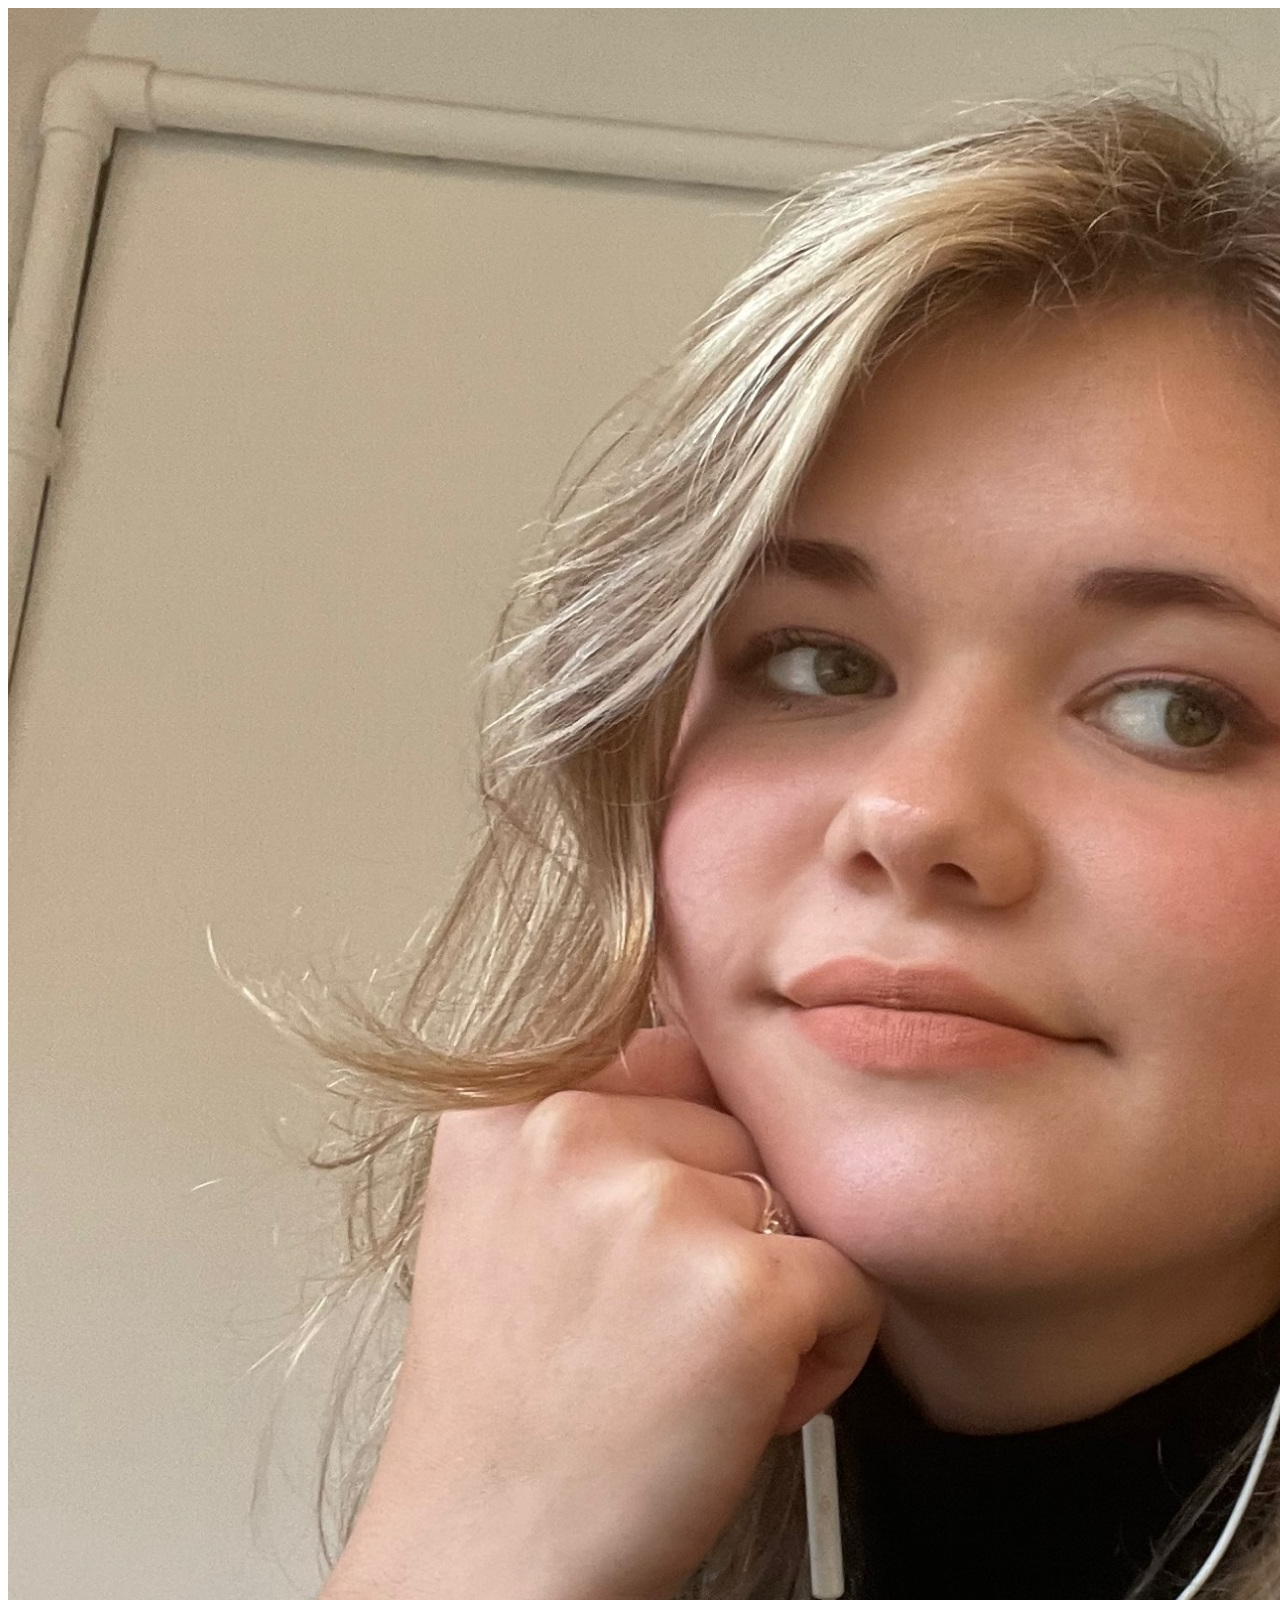
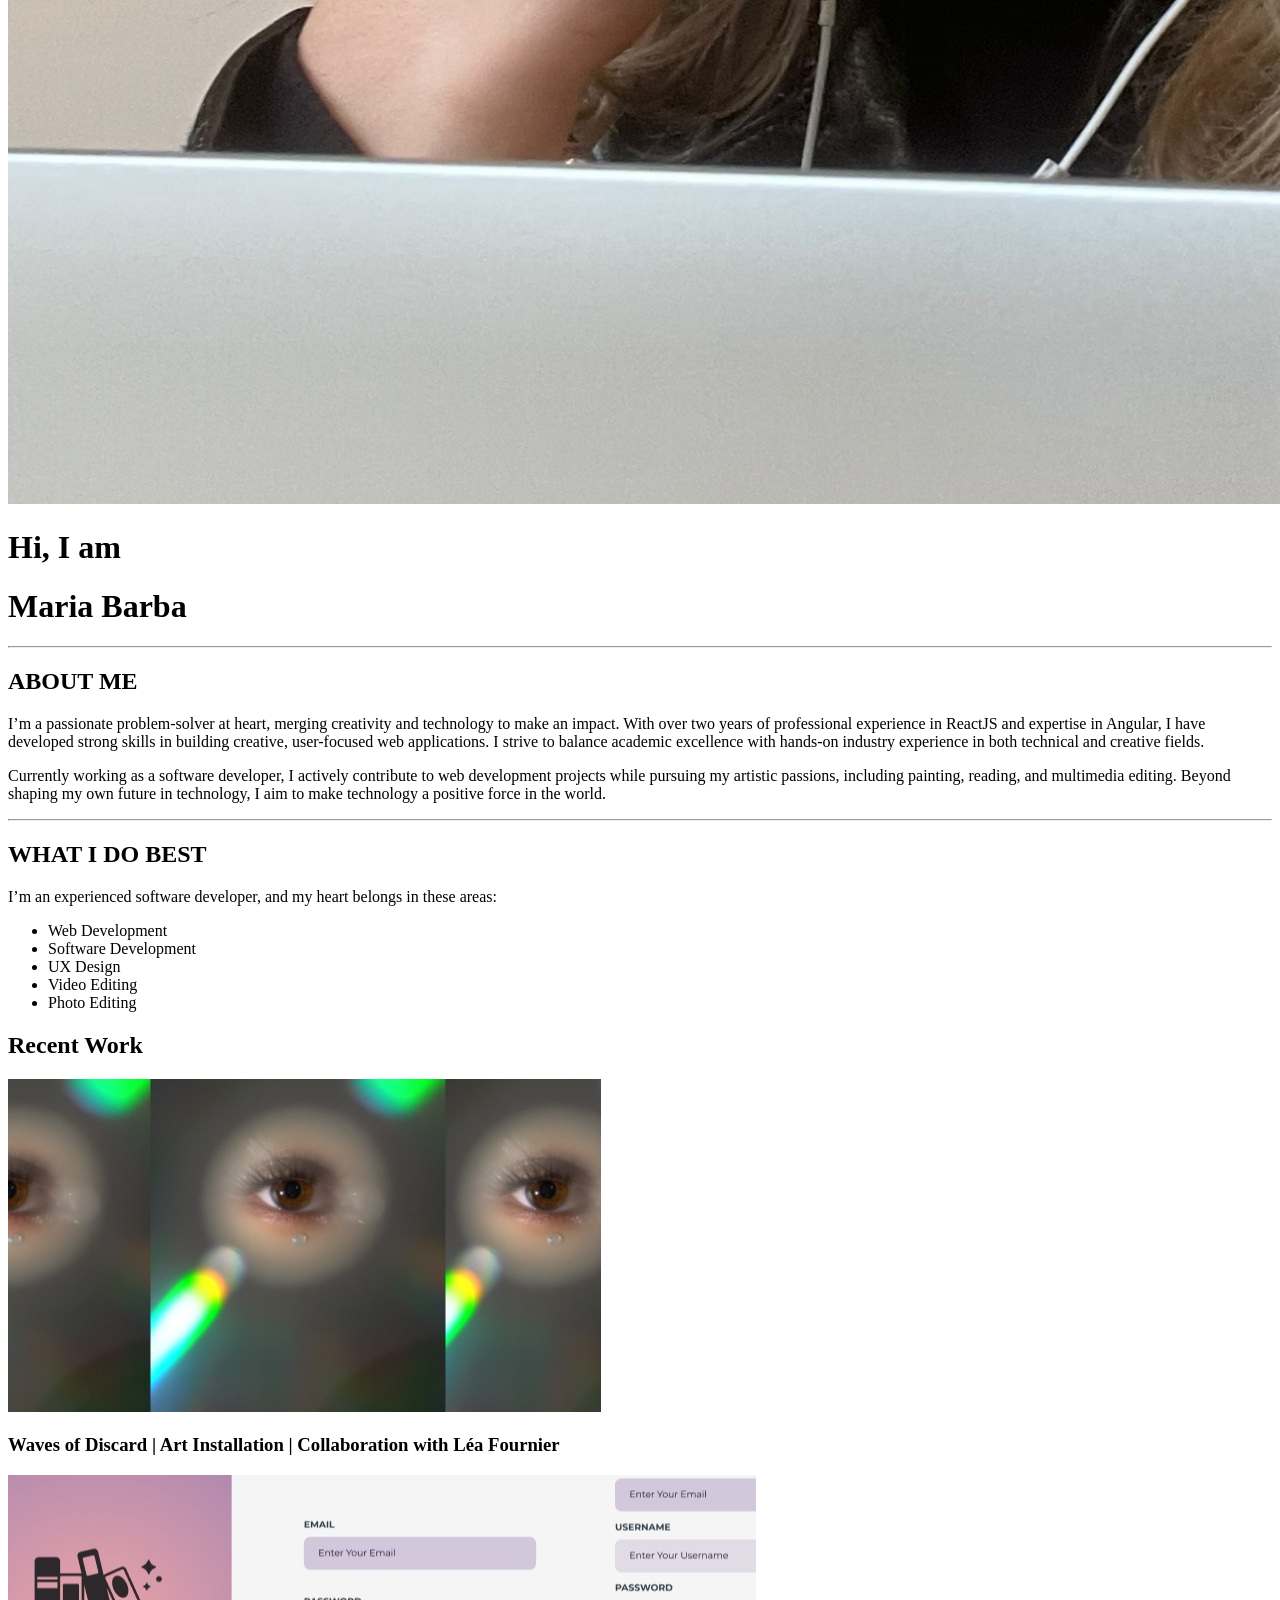
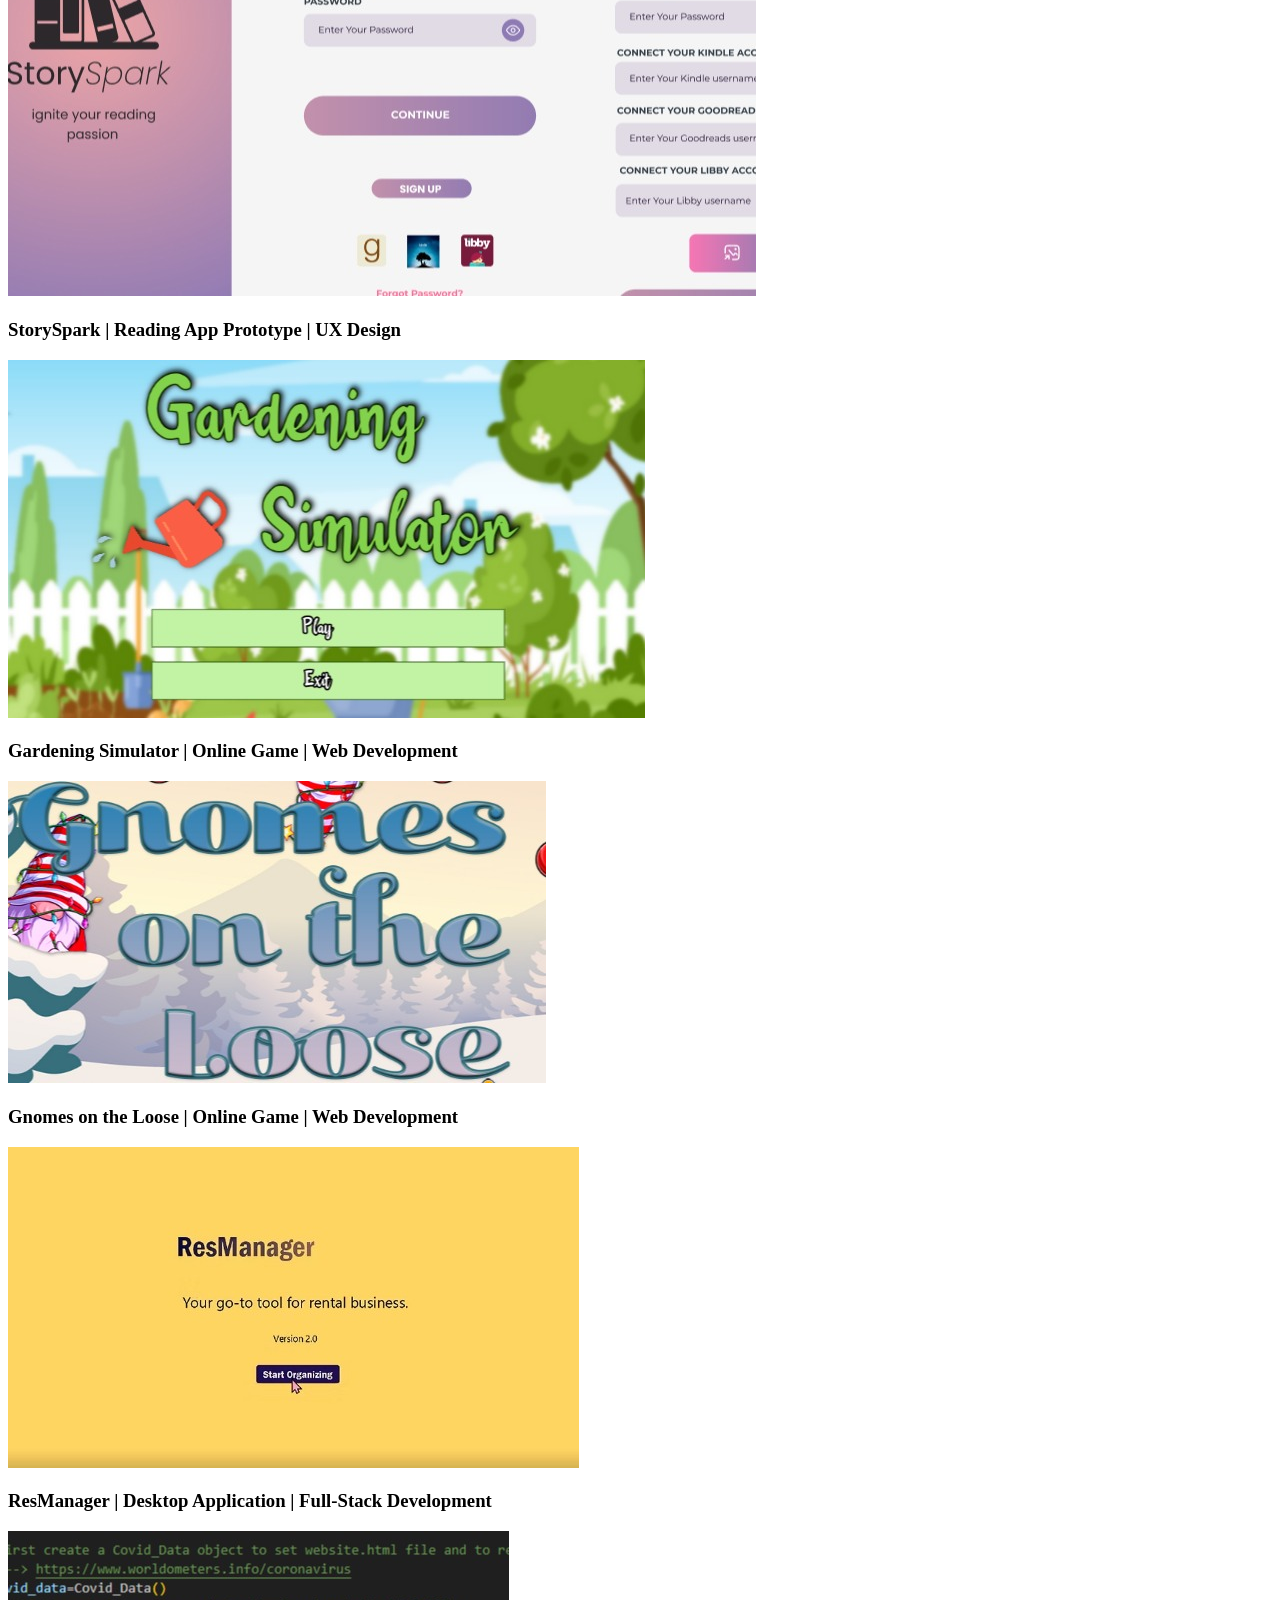
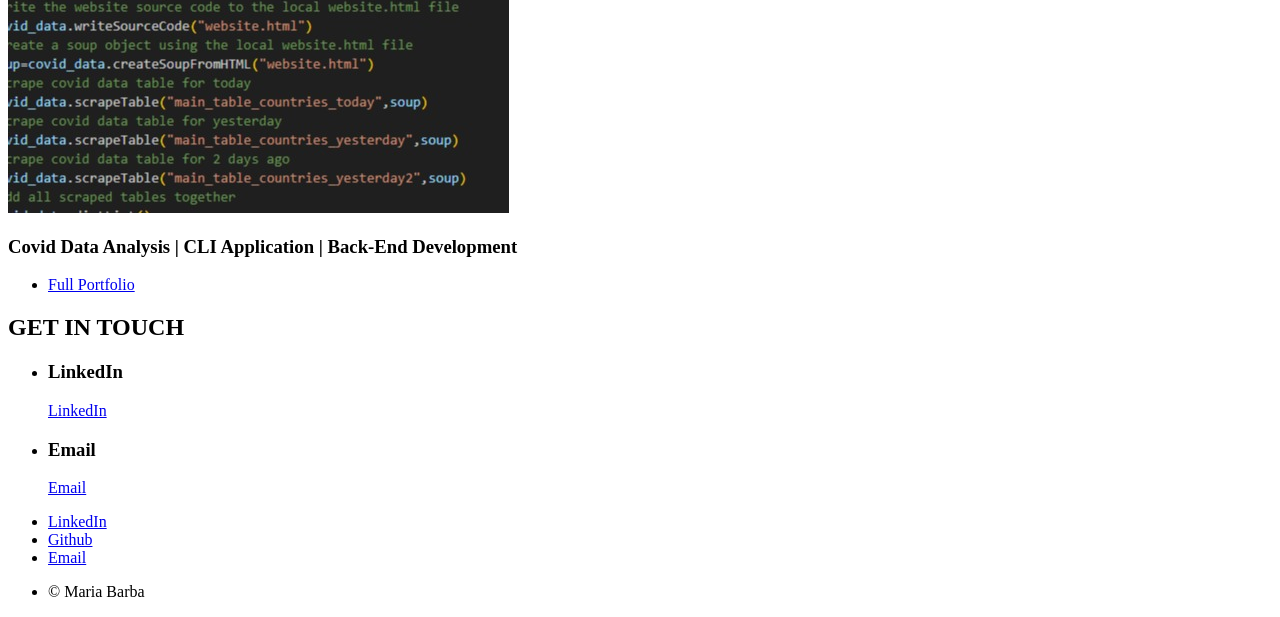
==== index.html @ b574f098 "Add portfolio files" ====
<!DOCTYPE HTML>
<html>

<head>
	<title>Maria Barba</title>
	<meta charset="utf-8" />
	<meta name="viewport" content="width=device-width, initial-scale=1, user-scalable=no" />
	<link rel="stylesheet" href="assets/css/main.css" />
</head>

<body class="is-preload">

	<!-- Header -->
	<header id="header">
		<div class="inner">
			<a href="#" class="image avatar"><img src="images/avatar.jpg" alt="" /></a>
			<h1><strong>Hi, I am </strong> <br />
			</h1>
			<h1><strong>Maria Barba</strong> <br />
			</h1>
		</div>
	</header>

	<!-- Main -->
	<div id="main">

		<!-- One -->
		<section id="one">
			<hr>
			<header class="major">
				<h2>ABOUT ME</h2>
			</header>

			<p>
				I’m a passionate problem-solver at heart, merging creativity and technology to make an impact. With over
				two years of professional experience in ReactJS and expertise in Angular, I have developed strong skills
				in building creative, user-focused web applications. I strive to balance academic excellence with
				hands-on industry experience in both technical and creative fields.
			</p>
			<p>
				Currently working as a software developer, I actively contribute to web development projects while
				pursuing my artistic passions, including painting, reading, and multimedia editing. Beyond shaping my
				own future in technology, I aim to make technology a positive force in the world.
			</p>
			<hr>
			<header class="major">
				<h2>WHAT I DO BEST</h2>
				<p>
					I’m an experienced software developer, and my heart belongs in these areas:
				</p>
				<ul>
					<li>Web Development</li>
					<li>Software Development</li>
					<li>UX Design</li>
					<li>Video Editing</li>
					<li>Photo Editing</li>
				</ul>
			</header>
		</section>

		<!-- Two -->
		<section id="two">
			<h2>Recent Work</h2>
			<div class="row">
				<article class="col-6 col-12-xsmall work-item">
					<a href="images/fulls/01.jpg" class="image fit thumb"><img src="images/thumbs/01.jpg" alt="" /></a>
					<h3>Waves of Discard | Art Installation | Collaboration with Léa Fournier</h3>
				</article>
				<article class="col-6 col-12-xsmall work-item">
					<a href="images/fulls/02.jpg" class="image fit thumb"><img src="images/thumbs/02.jpg" alt="" /></a>
					<h3>StorySpark | Reading App Prototype | UX Design </h3>
				</article>
				<article class="col-6 col-12-xsmall work-item">
					<a href="images/fulls/03.jpg" class="image fit thumb"><img src="images/thumbs/03.jpg" alt="" /></a>
					<h3>Gardening Simulator | Online Game | Web Development </h3>
				</article>
				<article class="col-6 col-12-xsmall work-item">
					<a href="images/fulls/04.jpg" class="image fit thumb"><img src="images/thumbs/04.jpg" alt="" /></a>
					<h3>Gnomes on the Loose | Online Game | Web Development </h3>
				</article>
				<article class="col-6 col-12-xsmall work-item">
					<a href="images/fulls/05.jpg" class="image fit thumb"><img src="images/thumbs/05.jpg" alt="" /></a>
					<h3>ResManager | Desktop Application | Full-Stack Development</h3>
				</article>
				<article class="col-6 col-12-xsmall work-item">
					<a href="images/fulls/06.jpg" class="image fit thumb"><img src="images/thumbs/06.jpg" alt="" /></a>
					<h3>Covid Data Analysis | CLI Application | Back-End Development</h3>
				</article>
			</div>
			<ul class="actions">
				<li><a href="#" class="button">Full Portfolio</a></li>
			</ul>
		</section>

		<!-- Three -->
		<section id="three">
			<h2>GET IN TOUCH</h2>
			<div class="row">
				<div class="col-4 col-12-small">
					<ul class="labeled-icons">
						<li>

							<h3 class="icon brands fa-linkedin"><span class="label">LinkedIn</span></h3>
							<a href="https://www.linkedin.com/in/maria-barba-035b821a1/">LinkedIn</a>

						</li>
						<li>
							<h3 class="icon solid fa-envelope"><span class="label">Email</span></h3>
							<a href="mailto:brmaria716@gmail.com">Email</a>
						</li>
					</ul>
				</div>
			</div>
		</section>
		<!-- Footer -->
		<footer id="footer">
			<div class="inner">
				<ul class="icons">
					<li><a href="https://www.linkedin.com/in/maria-barba-035b821a1/"
							class="icon brands fa-linkedin"><span class="label">LinkedIn</span></a></li>
					<li><a href="https://github.com/marb543" class="icon brands fa-github"><span
								class="label">Github</span></a></li>
					<li><a href="mailto:brmaria716@gmail.com" class="icon solid fa-envelope"><span
								class="label">Email</span></a></li>
				</ul>
				<ul class="copyright">
					<li>&copy; Maria Barba</li>
				</ul>
			</div>
		</footer>

		<!-- Scripts -->
		<script src="assets/js/jquery.min.js"></script>
		<script src="assets/js/jquery.poptrox.min.js"></script>
		<script src="assets/js/browser.min.js"></script>
		<script src="assets/js/breakpoints.min.js"></script>
		<script src="assets/js/util.js"></script>
		<script src="assets/js/main.js"></script>

</body>

</html>
---- assets/css/main.css ----
@import url("fontawesome-all.min.css");
@import url("https://fonts.googleapis.com/css?family=Source+Sans+Pro:400,400italic");

/*
	Strata by HTML5 UP
	html5up.net | @ajlkn
	Free for personal and commercial use under the CCA 3.0 license (html5up.net/license)
*/

html, body, div, span, applet, object,
iframe, h1, h2, h3, h4, h5, h6, p, blockquote,
pre, a, abbr, acronym, address, big, cite,
code, del, dfn, em, img, ins, kbd, q, s, samp,
small, strike, strong, sub, sup, tt, var, b,
u, i, center, dl, dt, dd, ol, ul, li, fieldset,
form, label, legend, table, caption, tbody,
tfoot, thead, tr, th, td, article, aside,
canvas, details, embed, figure, figcaption,
footer, header, hgroup, menu, nav, output, ruby,
section, summary, time, mark, audio, video {
	margin: 0;
	padding: 0;
	border: 0;
	font-size: 100%;
	font: inherit;
	vertical-align: baseline;}

article, aside, details, figcaption, figure,
footer, header, hgroup, menu, nav, section {
	display: block;}

body {
	line-height: 1;
}

ol, ul {
	list-style: none;
}

blockquote, q {
	quotes: none;
}

	blockquote:before, blockquote:after, q:before, q:after {
		content: '';
		content: none;
	}

table {
	border-collapse: collapse;
	border-spacing: 0;
}

body {
	-webkit-text-size-adjust: none;
}

mark {
	background-color: transparent;
	color: inherit;
}

input::-moz-focus-inner {
	border: 0;
	padding: 0;
}

input, select, textarea {
	-moz-appearance: none;
	-webkit-appearance: none;
	-ms-appearance: none;
	appearance: none;
}

/* Basic */

	html {
		box-sizing: border-box;
	}

	*, *:before, *:after {
		box-sizing: inherit;
	}

	body {
		background: #fff;
	}

		body.is-preload *, body.is-preload *:before, body.is-preload *:after {
			-moz-animation: none !important;
			-webkit-animation: none !important;
			-ms-animation: none !important;
			animation: none !important;
			-moz-transition: none !important;
			-webkit-transition: none !important;
			-ms-transition: none !important;
			transition: none !important;
		}

	body, input, select, textarea {
		color: #a2a2a2;
		font-family: "Source Sans Pro", Helvetica, sans-serif;
		font-size: 16pt;
		font-weight: 400;
		line-height: 1.75em;
	}

	a {
		-moz-transition: color 0.2s ease-in-out, border-color 0.2s ease-in-out;
		-webkit-transition: color 0.2s ease-in-out, border-color 0.2s ease-in-out;
		-ms-transition: color 0.2s ease-in-out, border-color 0.2s ease-in-out;
		transition: color 0.2s ease-in-out, border-color 0.2s ease-in-out;
		border-bottom: dotted 1px;
		color: #49bf9d;
		text-decoration: none;
	}

		a:hover {
			border-bottom-color: transparent;
			color: #49bf9d !important;
			text-decoration: none;
		}

	strong, b {
		color: #787878;
		font-weight: 400;
	}

	em, i {
		font-style: italic;
	}

	p {
		margin: 0 0 2em 0;
	}

	h1, h2, h3, h4, h5, h6 {
		color: #787878;
		font-weight: 400;
		line-height: 1em;
		margin: 0 0 1em 0;
	}

		h1 a, h2 a, h3 a, h4 a, h5 a, h6 a {
			color: inherit;
			text-decoration: none;
		}

	h1 {
		font-size: 2em;
		line-height: 1.5em;
	}

	h2 {
		font-size: 1.5em;
		line-height: 1.5em;
	}

	h3 {
		font-size: 1.25em;
		line-height: 1.5em;
	}

	h4 {
		font-size: 1.1em;
		line-height: 1.5em;
	}

	h5 {
		font-size: 0.9em;
		line-height: 1.5em;
	}

	h6 {
		font-size: 0.7em;
		line-height: 1.5em;
	}

	sub {
		font-size: 0.8em;
		position: relative;
		top: 0.5em;
	}

	sup {
		font-size: 0.8em;
		position: relative;
		top: -0.5em;
	}

	hr {
		border: 0;
		border-bottom: solid 2px #efefef;
		margin: 2em 0;
	}

		hr.major {
			margin: 3em 0;
		}

	blockquote {
		border-left: solid 6px #efefef;
		font-style: italic;
		margin: 0 0 2em 0;
		padding: 0.5em 0 0.5em 1.5em;
	}

	code {
		background: #f7f7f7;
		border-radius: 0.35em;
		border: solid 2px #efefef;
		font-family: "Courier New", monospace;
		font-size: 0.9em;
		margin: 0 0.25em;
		padding: 0.25em 0.65em;
	}

	pre {
		-webkit-overflow-scrolling: touch;
		font-family: "Courier New", monospace;
		font-size: 0.9em;
		margin: 0 0 2em 0;
	}

		pre code {
			display: block;
			line-height: 1.75em;
			padding: 1em 1.5em;
			overflow-x: auto;
		}

	.align-left {
		text-align: left;
	}

	.align-center {
		text-align: center;
	}

	.align-right {
		text-align: right;
	}

/* Container */

	.container {
		margin: 0 auto;
		max-width: calc(100% - 4em);
		width: 100%;
	}

		.container.xsmall {
			width: 25%;
		}

		.container.small {
			width: 50%;
		}

		.container.medium {
			width: 75%;
		}

		.container.large {
			width: 125%;
		}

		.container.xlarge {
			width: 150%;
		}

		.container.max {
			width: 100%;
		}

		@media screen and (max-width: 980px) {

			.container {
				width: 100% !important;
				max-width: 100% !important;
			}

		}

		@media screen and (max-width: 480px) {

			.container {
				max-width: calc(100% - 3em);
			}

		}

/* Row */

	.row {
		display: flex;
		flex-wrap: wrap;
		box-sizing: border-box;
		align-items: stretch;
	}

		.row > * {
			box-sizing: border-box;
		}

		.row.gtr-uniform > * > :last-child {
			margin-bottom: 0;
		}

		.row.aln-left {
			justify-content: flex-start;
		}

		.row.aln-center {
			justify-content: center;
		}

		.row.aln-right {
			justify-content: flex-end;
		}

		.row.aln-top {
			align-items: flex-start;
		}

		.row.aln-middle {
			align-items: center;
		}

		.row.aln-bottom {
			align-items: flex-end;
		}

		.row > .imp {
			order: -1;
		}

		.row > .col-1 {
			width: 8.33333%;
		}

		.row > .off-1 {
			margin-left: 8.33333%;
		}

		.row > .col-2 {
			width: 16.66667%;
		}

		.row > .off-2 {
			margin-left: 16.66667%;
		}

		.row > .col-3 {
			width: 25%;
		}

		.row > .off-3 {
			margin-left: 25%;
		}

		.row > .col-4 {
			width: 33.33333%;
		}

		.row > .off-4 {
			margin-left: 33.33333%;
		}

		.row > .col-5 {
			width: 41.66667%;
		}

		.row > .off-5 {
			margin-left: 41.66667%;
		}

		.row > .col-6 {
			width: 50%;
		}

		.row > .off-6 {
			margin-left: 50%;
		}

		.row > .col-7 {
			width: 58.33333%;
		}

		.row > .off-7 {
			margin-left: 58.33333%;
		}

		.row > .col-8 {
			width: 66.66667%;
		}

		.row > .off-8 {
			margin-left: 66.66667%;
		}

		.row > .col-9 {
			width: 75%;
		}

		.row > .off-9 {
			margin-left: 75%;
		}

		.row > .col-10 {
			width: 83.33333%;
		}

		.row > .off-10 {
			margin-left: 83.33333%;
		}

		.row > .col-11 {
			width: 91.66667%;
		}

		.row > .off-11 {
			margin-left: 91.66667%;
		}

		.row > .col-12 {
			width: 100%;
		}

		.row > .off-12 {
			margin-left: 100%;
		}

		.row.gtr-0 {
			margin-top: 0;
			margin-left: 0em;
		}

			.row.gtr-0 > * {
				padding: 0 0 0 0em;
			}

			.row.gtr-0.gtr-uniform {
				margin-top: 0em;
			}

				.row.gtr-0.gtr-uniform > * {
					padding-top: 0em;
				}

		.row.gtr-25 {
			margin-top: 0;
			margin-left: -0.625em;
		}

			.row.gtr-25 > * {
				padding: 0 0 0 0.625em;
			}

			.row.gtr-25.gtr-uniform {
				margin-top: -0.625em;
			}

				.row.gtr-25.gtr-uniform > * {
					padding-top: 0.625em;
				}

		.row.gtr-50 {
			margin-top: 0;
			margin-left: -1.25em;
		}

			.row.gtr-50 > * {
				padding: 0 0 0 1.25em;
			}

			.row.gtr-50.gtr-uniform {
				margin-top: -1.25em;
			}

				.row.gtr-50.gtr-uniform > * {
					padding-top: 1.25em;
				}

		.row {
			margin-top: 0;
			margin-left: -2.5em;
		}

			.row > * {
				padding: 0 0 0 2.5em;
			}

			.row.gtr-uniform {
				margin-top: -2.5em;
			}

				.row.gtr-uniform > * {
					padding-top: 2.5em;
				}

		.row.gtr-150 {
			margin-top: 0;
			margin-left: -3.75em;
		}

			.row.gtr-150 > * {
				padding: 0 0 0 3.75em;
			}

			.row.gtr-150.gtr-uniform {
				margin-top: -3.75em;
			}

				.row.gtr-150.gtr-uniform > * {
					padding-top: 3.75em;
				}

		.row.gtr-200 {
			margin-top: 0;
			margin-left: -5em;
		}

			.row.gtr-200 > * {
				padding: 0 0 0 5em;
			}

			.row.gtr-200.gtr-uniform {
				margin-top: -5em;
			}

				.row.gtr-200.gtr-uniform > * {
					padding-top: 5em;
				}

		@media screen and (max-width: 1800px) {

			.row {
				display: flex;
				flex-wrap: wrap;
				box-sizing: border-box;
				align-items: stretch;
			}

				.row > * {
					box-sizing: border-box;
				}

				.row.gtr-uniform > * > :last-child {
					margin-bottom: 0;
				}

				.row.aln-left {
					justify-content: flex-start;
				}

				.row.aln-center {
					justify-content: center;
				}

				.row.aln-right {
					justify-content: flex-end;
				}

				.row.aln-top {
					align-items: flex-start;
				}

				.row.aln-middle {
					align-items: center;
				}

				.row.aln-bottom {
					align-items: flex-end;
				}

				.row > .imp-xlarge {
					order: -1;
				}

				.row > .col-1-xlarge {
					width: 8.33333%;
				}

				.row > .off-1-xlarge {
					margin-left: 8.33333%;
				}

				.row > .col-2-xlarge {
					width: 16.66667%;
				}

				.row > .off-2-xlarge {
					margin-left: 16.66667%;
				}

				.row > .col-3-xlarge {
					width: 25%;
				}

				.row > .off-3-xlarge {
					margin-left: 25%;
				}

				.row > .col-4-xlarge {
					width: 33.33333%;
				}

				.row > .off-4-xlarge {
					margin-left: 33.33333%;
				}

				.row > .col-5-xlarge {
					width: 41.66667%;
				}

				.row > .off-5-xlarge {
					margin-left: 41.66667%;
				}

				.row > .col-6-xlarge {
					width: 50%;
				}

				.row > .off-6-xlarge {
					margin-left: 50%;
				}

				.row > .col-7-xlarge {
					width: 58.33333%;
				}

				.row > .off-7-xlarge {
					margin-left: 58.33333%;
				}

				.row > .col-8-xlarge {
					width: 66.66667%;
				}

				.row > .off-8-xlarge {
					margin-left: 66.66667%;
				}

				.row > .col-9-xlarge {
					width: 75%;
				}

				.row > .off-9-xlarge {
					margin-left: 75%;
				}

				.row > .col-10-xlarge {
					width: 83.33333%;
				}

				.row > .off-10-xlarge {
					margin-left: 83.33333%;
				}

				.row > .col-11-xlarge {
					width: 91.66667%;
				}

				.row > .off-11-xlarge {
					margin-left: 91.66667%;
				}

				.row > .col-12-xlarge {
					width: 100%;
				}

				.row > .off-12-xlarge {
					margin-left: 100%;
				}

				.row.gtr-0 {
					margin-top: 0;
					margin-left: 0em;
				}

					.row.gtr-0 > * {
						padding: 0 0 0 0em;
					}

					.row.gtr-0.gtr-uniform {
						margin-top: 0em;
					}

						.row.gtr-0.gtr-uniform > * {
							padding-top: 0em;
						}

				.row.gtr-25 {
					margin-top: 0;
					margin-left: -0.625em;
				}

					.row.gtr-25 > * {
						padding: 0 0 0 0.625em;
					}

					.row.gtr-25.gtr-uniform {
						margin-top: -0.625em;
					}

						.row.gtr-25.gtr-uniform > * {
							padding-top: 0.625em;
						}

				.row.gtr-50 {
					margin-top: 0;
					margin-left: -1.25em;
				}

					.row.gtr-50 > * {
						padding: 0 0 0 1.25em;
					}

					.row.gtr-50.gtr-uniform {
						margin-top: -1.25em;
					}

						.row.gtr-50.gtr-uniform > * {
							padding-top: 1.25em;
						}

				.row {
					margin-top: 0;
					margin-left: -2.5em;
				}

					.row > * {
						padding: 0 0 0 2.5em;
					}

					.row.gtr-uniform {
						margin-top: -2.5em;
					}

						.row.gtr-uniform > * {
							padding-top: 2.5em;
						}

				.row.gtr-150 {
					margin-top: 0;
					margin-left: -3.75em;
				}

					.row.gtr-150 > * {
						padding: 0 0 0 3.75em;
					}

					.row.gtr-150.gtr-uniform {
						margin-top: -3.75em;
					}

						.row.gtr-150.gtr-uniform > * {
							padding-top: 3.75em;
						}

				.row.gtr-200 {
					margin-top: 0;
					margin-left: -5em;
				}

					.row.gtr-200 > * {
						padding: 0 0 0 5em;
					}

					.row.gtr-200.gtr-uniform {
						margin-top: -5em;
					}

						.row.gtr-200.gtr-uniform > * {
							padding-top: 5em;
						}

		}

		@media screen and (max-width: 1280px) {

			.row {
				display: flex;
				flex-wrap: wrap;
				box-sizing: border-box;
				align-items: stretch;
			}

				.row > * {
					box-sizing: border-box;
				}

				.row.gtr-uniform > * > :last-child {
					margin-bottom: 0;
				}

				.row.aln-left {
					justify-content: flex-start;
				}

				.row.aln-center {
					justify-content: center;
				}

				.row.aln-right {
					justify-content: flex-end;
				}

				.row.aln-top {
					align-items: flex-start;
				}

				.row.aln-middle {
					align-items: center;
				}

				.row.aln-bottom {
					align-items: flex-end;
				}

				.row > .imp-large {
					order: -1;
				}

				.row > .col-1-large {
					width: 8.33333%;
				}

				.row > .off-1-large {
					margin-left: 8.33333%;
				}

				.row > .col-2-large {
					width: 16.66667%;
				}

				.row > .off-2-large {
					margin-left: 16.66667%;
				}

				.row > .col-3-large {
					width: 25%;
				}

				.row > .off-3-large {
					margin-left: 25%;
				}

				.row > .col-4-large {
					width: 33.33333%;
				}

				.row > .off-4-large {
					margin-left: 33.33333%;
				}

				.row > .col-5-large {
					width: 41.66667%;
				}

				.row > .off-5-large {
					margin-left: 41.66667%;
				}

				.row > .col-6-large {
					width: 50%;
				}

				.row > .off-6-large {
					margin-left: 50%;
				}

				.row > .col-7-large {
					width: 58.33333%;
				}

				.row > .off-7-large {
					margin-left: 58.33333%;
				}

				.row > .col-8-large {
					width: 66.66667%;
				}

				.row > .off-8-large {
					margin-left: 66.66667%;
				}

				.row > .col-9-large {
					width: 75%;
				}

				.row > .off-9-large {
					margin-left: 75%;
				}

				.row > .col-10-large {
					width: 83.33333%;
				}

				.row > .off-10-large {
					margin-left: 83.33333%;
				}

				.row > .col-11-large {
					width: 91.66667%;
				}

				.row > .off-11-large {
					margin-left: 91.66667%;
				}

				.row > .col-12-large {
					width: 100%;
				}

				.row > .off-12-large {
					margin-left: 100%;
				}

				.row.gtr-0 {
					margin-top: 0;
					margin-left: 0em;
				}

					.row.gtr-0 > * {
						padding: 0 0 0 0em;
					}

					.row.gtr-0.gtr-uniform {
						margin-top: 0em;
					}

						.row.gtr-0.gtr-uniform > * {
							padding-top: 0em;
						}

				.row.gtr-25 {
					margin-top: 0;
					margin-left: -0.5em;
				}

					.row.gtr-25 > * {
						padding: 0 0 0 0.5em;
					}

					.row.gtr-25.gtr-uniform {
						margin-top: -0.5em;
					}

						.row.gtr-25.gtr-uniform > * {
							padding-top: 0.5em;
						}

				.row.gtr-50 {
					margin-top: 0;
					margin-left: -1em;
				}

					.row.gtr-50 > * {
						padding: 0 0 0 1em;
					}

					.row.gtr-50.gtr-uniform {
						margin-top: -1em;
					}

						.row.gtr-50.gtr-uniform > * {
							padding-top: 1em;
						}

				.row {
					margin-top: 0;
					margin-left: -2em;
				}

					.row > * {
						padding: 0 0 0 2em;
					}

					.row.gtr-uniform {
						margin-top: -2em;
					}

						.row.gtr-uniform > * {
							padding-top: 2em;
						}

				.row.gtr-150 {
					margin-top: 0;
					margin-left: -3em;
				}

					.row.gtr-150 > * {
						padding: 0 0 0 3em;
					}

					.row.gtr-150.gtr-uniform {
						margin-top: -3em;
					}

						.row.gtr-150.gtr-uniform > * {
							padding-top: 3em;
						}

				.row.gtr-200 {
					margin-top: 0;
					margin-left: -4em;
				}

					.row.gtr-200 > * {
						padding: 0 0 0 4em;
					}

					.row.gtr-200.gtr-uniform {
						margin-top: -4em;
					}

						.row.gtr-200.gtr-uniform > * {
							padding-top: 4em;
						}

		}

		@media screen and (max-width: 980px) {

			.row {
				display: flex;
				flex-wrap: wrap;
				box-sizing: border-box;
				align-items: stretch;
			}

				.row > * {
					box-sizing: border-box;
				}

				.row.gtr-uniform > * > :last-child {
					margin-bottom: 0;
				}

				.row.aln-left {
					justify-content: flex-start;
				}

				.row.aln-center {
					justify-content: center;
				}

				.row.aln-right {
					justify-content: flex-end;
				}

				.row.aln-top {
					align-items: flex-start;
				}

				.row.aln-middle {
					align-items: center;
				}

				.row.aln-bottom {
					align-items: flex-end;
				}

				.row > .imp-medium {
					order: -1;
				}

				.row > .col-1-medium {
					width: 8.33333%;
				}

				.row > .off-1-medium {
					margin-left: 8.33333%;
				}

				.row > .col-2-medium {
					width: 16.66667%;
				}

				.row > .off-2-medium {
					margin-left: 16.66667%;
				}

				.row > .col-3-medium {
					width: 25%;
				}

				.row > .off-3-medium {
					margin-left: 25%;
				}

				.row > .col-4-medium {
					width: 33.33333%;
				}

				.row > .off-4-medium {
					margin-left: 33.33333%;
				}

				.row > .col-5-medium {
					width: 41.66667%;
				}

				.row > .off-5-medium {
					margin-left: 41.66667%;
				}

				.row > .col-6-medium {
					width: 50%;
				}

				.row > .off-6-medium {
					margin-left: 50%;
				}

				.row > .col-7-medium {
					width: 58.33333%;
				}

				.row > .off-7-medium {
					margin-left: 58.33333%;
				}

				.row > .col-8-medium {
					width: 66.66667%;
				}

				.row > .off-8-medium {
					margin-left: 66.66667%;
				}

				.row > .col-9-medium {
					width: 75%;
				}

				.row > .off-9-medium {
					margin-left: 75%;
				}

				.row > .col-10-medium {
					width: 83.33333%;
				}

				.row > .off-10-medium {
					margin-left: 83.33333%;
				}

				.row > .col-11-medium {
					width: 91.66667%;
				}

				.row > .off-11-medium {
					margin-left: 91.66667%;
				}

				.row > .col-12-medium {
					width: 100%;
				}

				.row > .off-12-medium {
					margin-left: 100%;
				}

				.row.gtr-0 {
					margin-top: 0;
					margin-left: 0em;
				}

					.row.gtr-0 > * {
						padding: 0 0 0 0em;
					}

					.row.gtr-0.gtr-uniform {
						margin-top: 0em;
					}

						.row.gtr-0.gtr-uniform > * {
							padding-top: 0em;
						}

				.row.gtr-25 {
					margin-top: 0;
					margin-left: -0.5em;
				}

					.row.gtr-25 > * {
						padding: 0 0 0 0.5em;
					}

					.row.gtr-25.gtr-uniform {
						margin-top: -0.5em;
					}

						.row.gtr-25.gtr-uniform > * {
							padding-top: 0.5em;
						}

				.row.gtr-50 {
					margin-top: 0;
					margin-left: -1em;
				}

					.row.gtr-50 > * {
						padding: 0 0 0 1em;
					}

					.row.gtr-50.gtr-uniform {
						margin-top: -1em;
					}

						.row.gtr-50.gtr-uniform > * {
							padding-top: 1em;
						}

				.row {
					margin-top: 0;
					margin-left: -2em;
				}

					.row > * {
						padding: 0 0 0 2em;
					}

					.row.gtr-uniform {
						margin-top: -2em;
					}

						.row.gtr-uniform > * {
							padding-top: 2em;
						}

				.row.gtr-150 {
					margin-top: 0;
					margin-left: -3em;
				}

					.row.gtr-150 > * {
						padding: 0 0 0 3em;
					}

					.row.gtr-150.gtr-uniform {
						margin-top: -3em;
					}

						.row.gtr-150.gtr-uniform > * {
							padding-top: 3em;
						}

				.row.gtr-200 {
					margin-top: 0;
					margin-left: -4em;
				}

					.row.gtr-200 > * {
						padding: 0 0 0 4em;
					}

					.row.gtr-200.gtr-uniform {
						margin-top: -4em;
					}

						.row.gtr-200.gtr-uniform > * {
							padding-top: 4em;
						}

		}

		@media screen and (max-width: 736px) {

			.row {
				display: flex;
				flex-wrap: wrap;
				box-sizing: border-box;
				align-items: stretch;
			}

				.row > * {
					box-sizing: border-box;
				}

				.row.gtr-uniform > * > :last-child {
					margin-bottom: 0;
				}

				.row.aln-left {
					justify-content: flex-start;
				}

				.row.aln-center {
					justify-content: center;
				}

				.row.aln-right {
					justify-content: flex-end;
				}

				.row.aln-top {
					align-items: flex-start;
				}

				.row.aln-middle {
					align-items: center;
				}

				.row.aln-bottom {
					align-items: flex-end;
				}

				.row > .imp-small {
					order: -1;
				}

				.row > .col-1-small {
					width: 8.33333%;
				}

				.row > .off-1-small {
					margin-left: 8.33333%;
				}

				.row > .col-2-small {
					width: 16.66667%;
				}

				.row > .off-2-small {
					margin-left: 16.66667%;
				}

				.row > .col-3-small {
					width: 25%;
				}

				.row > .off-3-small {
					margin-left: 25%;
				}

				.row > .col-4-small {
					width: 33.33333%;
				}

				.row > .off-4-small {
					margin-left: 33.33333%;
				}

				.row > .col-5-small {
					width: 41.66667%;
				}

				.row > .off-5-small {
					margin-left: 41.66667%;
				}

				.row > .col-6-small {
					width: 50%;
				}

				.row > .off-6-small {
					margin-left: 50%;
				}

				.row > .col-7-small {
					width: 58.33333%;
				}

				.row > .off-7-small {
					margin-left: 58.33333%;
				}

				.row > .col-8-small {
					width: 66.66667%;
				}

				.row > .off-8-small {
					margin-left: 66.66667%;
				}

				.row > .col-9-small {
					width: 75%;
				}

				.row > .off-9-small {
					margin-left: 75%;
				}

				.row > .col-10-small {
					width: 83.33333%;
				}

				.row > .off-10-small {
					margin-left: 83.33333%;
				}

				.row > .col-11-small {
					width: 91.66667%;
				}

				.row > .off-11-small {
					margin-left: 91.66667%;
				}

				.row > .col-12-small {
					width: 100%;
				}

				.row > .off-12-small {
					margin-left: 100%;
				}

				.row.gtr-0 {
					margin-top: 0;
					margin-left: 0em;
				}

					.row.gtr-0 > * {
						padding: 0 0 0 0em;
					}

					.row.gtr-0.gtr-uniform {
						margin-top: 0em;
					}

						.row.gtr-0.gtr-uniform > * {
							padding-top: 0em;
						}

				.row.gtr-25 {
					margin-top: 0;
					margin-left: -0.375em;
				}

					.row.gtr-25 > * {
						padding: 0 0 0 0.375em;
					}

					.row.gtr-25.gtr-uniform {
						margin-top: -0.375em;
					}

						.row.gtr-25.gtr-uniform > * {
							padding-top: 0.375em;
						}

				.row.gtr-50 {
					margin-top: 0;
					margin-left: -0.75em;
				}

					.row.gtr-50 > * {
						padding: 0 0 0 0.75em;
					}

					.row.gtr-50.gtr-uniform {
						margin-top: -0.75em;
					}

						.row.gtr-50.gtr-uniform > * {
							padding-top: 0.75em;
						}

				.row {
					margin-top: 0;
					margin-left: -1.5em;
				}

					.row > * {
						padding: 0 0 0 1.5em;
					}

					.row.gtr-uniform {
						margin-top: -1.5em;
					}

						.row.gtr-uniform > * {
							padding-top: 1.5em;
						}

				.row.gtr-150 {
					margin-top: 0;
					margin-left: -2.25em;
				}

					.row.gtr-150 > * {
						padding: 0 0 0 2.25em;
					}

					.row.gtr-150.gtr-uniform {
						margin-top: -2.25em;
					}

						.row.gtr-150.gtr-uniform > * {
							padding-top: 2.25em;
						}

				.row.gtr-200 {
					margin-top: 0;
					margin-left: -3em;
				}

					.row.gtr-200 > * {
						padding: 0 0 0 3em;
					}

					.row.gtr-200.gtr-uniform {
						margin-top: -3em;
					}

						.row.gtr-200.gtr-uniform > * {
							padding-top: 3em;
						}

		}

		@media screen and (max-width: 480px) {

			.row {
				display: flex;
				flex-wrap: wrap;
				box-sizing: border-box;
				align-items: stretch;
			}

				.row > * {
					box-sizing: border-box;
				}

				.row.gtr-uniform > * > :last-child {
					margin-bottom: 0;
				}

				.row.aln-left {
					justify-content: flex-start;
				}

				.row.aln-center {
					justify-content: center;
				}

				.row.aln-right {
					justify-content: flex-end;
				}

				.row.aln-top {
					align-items: flex-start;
				}

				.row.aln-middle {
					align-items: center;
				}

				.row.aln-bottom {
					align-items: flex-end;
				}

				.row > .imp-xsmall {
					order: -1;
				}

				.row > .col-1-xsmall {
					width: 8.33333%;
				}

				.row > .off-1-xsmall {
					margin-left: 8.33333%;
				}

				.row > .col-2-xsmall {
					width: 16.66667%;
				}

				.row > .off-2-xsmall {
					margin-left: 16.66667%;
				}

				.row > .col-3-xsmall {
					width: 25%;
				}

				.row > .off-3-xsmall {
					margin-left: 25%;
				}

				.row > .col-4-xsmall {
					width: 33.33333%;
				}

				.row > .off-4-xsmall {
					margin-left: 33.33333%;
				}

				.row > .col-5-xsmall {
					width: 41.66667%;
				}

				.row > .off-5-xsmall {
					margin-left: 41.66667%;
				}

				.row > .col-6-xsmall {
					width: 50%;
				}

				.row > .off-6-xsmall {
					margin-left: 50%;
				}

				.row > .col-7-xsmall {
					width: 58.33333%;
				}

				.row > .off-7-xsmall {
					margin-left: 58.33333%;
				}

				.row > .col-8-xsmall {
					width: 66.66667%;
				}

				.row > .off-8-xsmall {
					margin-left: 66.66667%;
				}

				.row > .col-9-xsmall {
					width: 75%;
				}

				.row > .off-9-xsmall {
					margin-left: 75%;
				}

				.row > .col-10-xsmall {
					width: 83.33333%;
				}

				.row > .off-10-xsmall {
					margin-left: 83.33333%;
				}

				.row > .col-11-xsmall {
					width: 91.66667%;
				}

				.row > .off-11-xsmall {
					margin-left: 91.66667%;
				}

				.row > .col-12-xsmall {
					width: 100%;
				}

				.row > .off-12-xsmall {
					margin-left: 100%;
				}

				.row.gtr-0 {
					margin-top: 0;
					margin-left: 0em;
				}

					.row.gtr-0 > * {
						padding: 0 0 0 0em;
					}

					.row.gtr-0.gtr-uniform {
						margin-top: 0em;
					}

						.row.gtr-0.gtr-uniform > * {
							padding-top: 0em;
						}

				.row.gtr-25 {
					margin-top: 0;
					margin-left: -0.375em;
				}

					.row.gtr-25 > * {
						padding: 0 0 0 0.375em;
					}

					.row.gtr-25.gtr-uniform {
						margin-top: -0.375em;
					}

						.row.gtr-25.gtr-uniform > * {
							padding-top: 0.375em;
						}

				.row.gtr-50 {
					margin-top: 0;
					margin-left: -0.75em;
				}

					.row.gtr-50 > * {
						padding: 0 0 0 0.75em;
					}

					.row.gtr-50.gtr-uniform {
						margin-top: -0.75em;
					}

						.row.gtr-50.gtr-uniform > * {
							padding-top: 0.75em;
						}

				.row {
					margin-top: 0;
					margin-left: -1.5em;
				}

					.row > * {
						padding: 0 0 0 1.5em;
					}

					.row.gtr-uniform {
						margin-top: -1.5em;
					}

						.row.gtr-uniform > * {
							padding-top: 1.5em;
						}

				.row.gtr-150 {
					margin-top: 0;
					margin-left: -2.25em;
				}

					.row.gtr-150 > * {
						padding: 0 0 0 2.25em;
					}

					.row.gtr-150.gtr-uniform {
						margin-top: -2.25em;
					}

						.row.gtr-150.gtr-uniform > * {
							padding-top: 2.25em;
						}

				.row.gtr-200 {
					margin-top: 0;
					margin-left: -3em;
				}

					.row.gtr-200 > * {
						padding: 0 0 0 3em;
					}

					.row.gtr-200.gtr-uniform {
						margin-top: -3em;
					}

						.row.gtr-200.gtr-uniform > * {
							padding-top: 3em;
						}

		}

/* Section/Article */

	section.special, article.special {
		text-align: center;
	}

	header p {
		color: #b2b2b2;
		position: relative;
		margin: 0 0 1.5em 0;
	}

	header h2 + p {
		font-size: 1.25em;
		margin-top: -1em;
		line-height: 1.5em;
	}

	header h3 + p {
		font-size: 1.1em;
		margin-top: -0.8em;
		line-height: 1.5em;
	}

	header h4 + p,
	header h5 + p,
	header h6 + p {
		font-size: 0.9em;
		margin-top: -0.6em;
		line-height: 1.5em;
	}

	header.major h2 {
		font-size: 2em;
	}

/* Form */

	form {
		margin: 0 0 2em 0;
	}

	label {
		color: #787878;
		display: block;
		font-size: 0.9em;
		font-weight: 400;
		margin: 0 0 1em 0;
	}

	input[type="text"],
	input[type="password"],
	input[type="email"],
	select,
	textarea {
		-moz-appearance: none;
		-webkit-appearance: none;
		-ms-appearance: none;
		appearance: none;
		background: #f7f7f7;
		border-radius: 0.35em;
		border: solid 2px transparent;
		color: inherit;
		display: block;
		outline: 0;
		padding: 0 0.75em;
		text-decoration: none;
		width: 100%;
	}

		input[type="text"]:invalid,
		input[type="password"]:invalid,
		input[type="email"]:invalid,
		select:invalid,
		textarea:invalid {
			box-shadow: none;
		}

		input[type="text"]:focus,
		input[type="password"]:focus,
		input[type="email"]:focus,
		select:focus,
		textarea:focus {
			border-color: #49bf9d;
		}

	select {
		background-image: url("data:image/svg+xml;charset=utf8,%3Csvg xmlns='http://www.w3.org/2000/svg' width='40' height='40' preserveAspectRatio='none' viewBox='0 0 40 40'%3E%3Cpath d='M9.4,12.3l10.4,10.4l10.4-10.4c0.2-0.2,0.5-0.4,0.9-0.4c0.3,0,0.6,0.1,0.9,0.4l3.3,3.3c0.2,0.2,0.4,0.5,0.4,0.9 c0,0.4-0.1,0.6-0.4,0.9L20.7,31.9c-0.2,0.2-0.5,0.4-0.9,0.4c-0.3,0-0.6-0.1-0.9-0.4L4.3,17.3c-0.2-0.2-0.4-0.5-0.4-0.9 c0-0.4,0.1-0.6,0.4-0.9l3.3-3.3c0.2-0.2,0.5-0.4,0.9-0.4S9.1,12.1,9.4,12.3z' fill='%23dfdfdf' /%3E%3C/svg%3E");
		background-size: 1.25rem;
		background-repeat: no-repeat;
		background-position: calc(100% - 1rem) center;
		height: 2.75em;
		padding-right: 2.75em;
		text-overflow: ellipsis;
	}

		select option {
			color: #787878;
			background: #fff;
		}

		select:focus::-ms-value {
			background-color: transparent;
		}

		select::-ms-expand {
			display: none;
		}

	input[type="text"],
	input[type="password"],
	input[type="email"],
	select {
		height: 2.75em;
	}

	textarea {
		padding: 0.75em;
	}

	input[type="checkbox"],
	input[type="radio"] {
		-moz-appearance: none;
		-webkit-appearance: none;
		-ms-appearance: none;
		appearance: none;
		display: block;
		float: left;
		margin-right: -2em;
		opacity: 0;
		width: 1em;
		z-index: -1;
	}

		input[type="checkbox"] + label,
		input[type="radio"] + label {
			text-decoration: none;
			color: #a2a2a2;
			cursor: pointer;
			display: inline-block;
			font-size: 1em;
			font-weight: 400;
			padding-left: 2.4em;
			padding-right: 0.75em;
			position: relative;
		}

			input[type="checkbox"] + label:before,
			input[type="radio"] + label:before {
				-moz-osx-font-smoothing: grayscale;
				-webkit-font-smoothing: antialiased;
				display: inline-block;
				font-style: normal;
				font-variant: normal;
				text-rendering: auto;
				line-height: 1;
				text-transform: none !important;
				font-family: 'Font Awesome 5 Free';
				font-weight: 900;
			}

			input[type="checkbox"] + label:before,
			input[type="radio"] + label:before {
				background: #f7f7f7;
				border-radius: 0.35em;
				border: solid 2px transparent;
				content: '';
				display: inline-block;
				font-size: 0.8em;
				height: 2.0625em;
				left: 0;
				line-height: 1.85625em;
				position: absolute;
				text-align: center;
				top: 0;
				width: 2.0625em;
			}

		input[type="checkbox"]:checked + label:before,
		input[type="radio"]:checked + label:before {
			background: #787878;
			border-color: #787878;
			color: #fff;
			content: '\f00c';
		}

		input[type="checkbox"]:focus + label:before,
		input[type="radio"]:focus + label:before {
			border-color: #49bf9d;
		}

	input[type="checkbox"] + label:before {
		border-radius: 0.35em;
	}

	input[type="radio"] + label:before {
		border-radius: 100%;
	}

	::-webkit-input-placeholder {
		color: #b2b2b2 !important;
		opacity: 1.0;
	}

	:-moz-placeholder {
		color: #b2b2b2 !important;
		opacity: 1.0;
	}

	::-moz-placeholder {
		color: #b2b2b2 !important;
		opacity: 1.0;
	}

	:-ms-input-placeholder {
		color: #b2b2b2 !important;
		opacity: 1.0;
	}

/* Box */

	.box {
		border-radius: 0.35em;
		border: solid 2px #efefef;
		margin-bottom: 2em;
		padding: 1.5em;
	}

		.box > :last-child,
		.box > :last-child > :last-child,
		.box > :last-child > :last-child > :last-child {
			margin-bottom: 0;
		}

		.box.alt {
			border: 0;
			border-radius: 0;
			padding: 0;
		}

/* Icon */

	.icon {
		text-decoration: none;
		border-bottom: none;
		position: relative;
	}

		.icon:before {
			-moz-osx-font-smoothing: grayscale;
			-webkit-font-smoothing: antialiased;
			display: inline-block;
			font-style: normal;
			font-variant: normal;
			text-rendering: auto;
			line-height: 1;
			text-transform: none !important;
			font-family: 'Font Awesome 5 Free';
			font-weight: 400;
		}

		.icon > .label {
			display: none;
		}

		.icon:before {
			line-height: inherit;
		}

		.icon.solid:before {
			font-weight: 900;
		}

		.icon.brands:before {
			font-family: 'Font Awesome 5 Brands';
		}

/* Image */

	.image {
		border-radius: 0.35em;
		border: 0;
		display: inline-block;
		position: relative;
	}

		.image:before {
			-moz-transition: opacity 0.2s ease-in-out;
			-webkit-transition: opacity 0.2s ease-in-out;
			-ms-transition: opacity 0.2s ease-in-out;
			transition: opacity 0.2s ease-in-out;
			background: url("images/overlay.png");
			border-radius: 0.35em;
			content: '';
			display: block;
			height: 100%;
			left: 0;
			opacity: 0.5;
			position: absolute;
			top: 0;
			width: 100%;
		}

		.image.thumb {
			text-align: center;
		}

			.image.thumb:after {
				-moz-transition: opacity 0.2s ease-in-out;
				-webkit-transition: opacity 0.2s ease-in-out;
				-ms-transition: opacity 0.2s ease-in-out;
				transition: opacity 0.2s ease-in-out;
				border-radius: 0.35em;
				border: solid 3px rgba(255, 255, 255, 0.5);
				color: #fff;
				content: 'View';
				display: inline-block;
				font-size: 0.8em;
				font-weight: 400;
				left: 50%;
				line-height: 2.25em;
				margin: -1.25em 0 0 -3em;
				opacity: 0;
				padding: 0 1.5em;
				position: absolute;
				text-align: center;
				text-decoration: none;
				top: 50%;
				white-space: nowrap;
			}

			.image.thumb:hover:after {
				opacity: 1.0;
			}

			.image.thumb:hover:before {
				background: url("images/overlay.png"), url("images/overlay.png");
				opacity: 1.0;
			}

		.image img {
			border-radius: 0.35em;
			display: block;
		}

		.image.left {
			float: left;
			margin: 0 1.5em 1em 0;
			top: 0.25em;
		}

		.image.right {
			float: right;
			margin: 0 0 1em 1.5em;
			top: 0.25em;
		}

		.image.left, .image.right {
			max-width: 40%;
		}

			.image.left img, .image.right img {
				width: 100%;
			}

		.image.fit {
			display: block;
			margin: 0 0 2em 0;
			width: 100%;
		}

			.image.fit img {
				width: 100%;
			}

		.image.avatar {
			border-radius: 100%;
		}

			.image.avatar:before {
				display: none;
			}

			.image.avatar img {
				border-radius: 100%;
				width: 100%;
			}

/* List */

	ol {
		list-style: decimal;
		margin: 0 0 2em 0;
		padding-left: 1.25em;
	}

		ol li {
			padding-left: 0.25em;
		}

	ul {
		list-style: disc;
		margin: 0 0 2em 0;
		padding-left: 1em;
	}

		ul li {
			padding-left: 0.5em;
		}

		ul.alt {
			list-style: none;
			padding-left: 0;
		}

			ul.alt li {
				border-top: solid 2px #efefef;
				padding: 0.5em 0;
			}

				ul.alt li:first-child {
					border-top: 0;
					padding-top: 0;
				}

	dl {
		margin: 0 0 2em 0;
	}

/* Icons */

	ul.icons {
		cursor: default;
		list-style: none;
		padding-left: 0;
	}

		ul.icons li {
			display: inline-block;
			padding: 0 1em 0 0;
		}

			ul.icons li:last-child {
				padding-right: 0;
			}

			ul.icons li .icon:before {
				font-size: 1.5em;
			}

/* Labeled Icons */

	ul.labeled-icons {
		list-style: none;
		padding: 0;
	}

		ul.labeled-icons li {
			line-height: 1.75em;
			margin: 1.5em 0 0 0;
			padding-left: 2.25em;
			position: relative;
		}

			ul.labeled-icons li:first-child {
				margin-top: 0;
			}

			ul.labeled-icons li a {
				color: inherit;
			}

			ul.labeled-icons li h3 {
				color: #b2b2b2;
				left: 0;
				position: absolute;
				text-align: center;
				top: 0;
				width: 1em;
			}

/* Actions */

	ul.actions {
		display: -moz-flex;
		display: -webkit-flex;
		display: -ms-flex;
		display: flex;
		cursor: default;
		list-style: none;
		margin-left: -1em;
		padding-left: 0;
	}

		ul.actions li {
			padding: 0 0 0 1em;
			vertical-align: middle;
		}

		ul.actions.special {
			-moz-justify-content: center;
			-webkit-justify-content: center;
			-ms-justify-content: center;
			justify-content: center;
			width: 100%;
			margin-left: 0;
		}

			ul.actions.special li:first-child {
				padding-left: 0;
			}

		ul.actions.stacked {
			-moz-flex-direction: column;
			-webkit-flex-direction: column;
			-ms-flex-direction: column;
			flex-direction: column;
			margin-left: 0;
		}

			ul.actions.stacked li {
				padding: 1.3em 0 0 0;
			}

				ul.actions.stacked li:first-child {
					padding-top: 0;
				}

		ul.actions.fit {
			width: calc(100% + 1em);
		}

			ul.actions.fit li {
				-moz-flex-grow: 1;
				-webkit-flex-grow: 1;
				-ms-flex-grow: 1;
				flex-grow: 1;
				-moz-flex-shrink: 1;
				-webkit-flex-shrink: 1;
				-ms-flex-shrink: 1;
				flex-shrink: 1;
				width: 100%;
			}

				ul.actions.fit li > * {
					width: 100%;
				}

			ul.actions.fit.stacked {
				width: 100%;
			}

		@media screen and (max-width: 480px) {

			ul.actions:not(.fixed) {
				-moz-flex-direction: column;
				-webkit-flex-direction: column;
				-ms-flex-direction: column;
				flex-direction: column;
				margin-left: 0;
				width: 100% !important;
			}

				ul.actions:not(.fixed) li {
					-moz-flex-grow: 1;
					-webkit-flex-grow: 1;
					-ms-flex-grow: 1;
					flex-grow: 1;
					-moz-flex-shrink: 1;
					-webkit-flex-shrink: 1;
					-ms-flex-shrink: 1;
					flex-shrink: 1;
					padding: 1em 0 0 0;
					text-align: center;
					width: 100%;
				}

					ul.actions:not(.fixed) li > * {
						width: 100%;
					}

					ul.actions:not(.fixed) li:first-child {
						padding-top: 0;
					}

					ul.actions:not(.fixed) li input[type="submit"],
					ul.actions:not(.fixed) li input[type="reset"],
					ul.actions:not(.fixed) li input[type="button"],
					ul.actions:not(.fixed) li button,
					ul.actions:not(.fixed) li .button {
						width: 100%;
					}

						ul.actions:not(.fixed) li input[type="submit"].icon:before,
						ul.actions:not(.fixed) li input[type="reset"].icon:before,
						ul.actions:not(.fixed) li input[type="button"].icon:before,
						ul.actions:not(.fixed) li button.icon:before,
						ul.actions:not(.fixed) li .button.icon:before {
							margin-left: -0.5em;
						}

		}

/* Table */

	.table-wrapper {
		-webkit-overflow-scrolling: touch;
		overflow-x: auto;
	}

	table {
		margin: 0 0 2em 0;
		width: 100%;
	}

		table tbody tr {
			border: solid 1px #efefef;
			border-left: 0;
			border-right: 0;
		}

			table tbody tr:nth-child(2n + 1) {
				background-color: #f7f7f7;
			}

		table td {
			padding: 0.75em 0.75em;
		}

		table th {
			color: #787878;
			font-size: 0.9em;
			font-weight: 400;
			padding: 0 0.75em 0.75em 0.75em;
			text-align: left;
		}

		table thead {
			border-bottom: solid 2px #efefef;
		}

		table tfoot {
			border-top: solid 2px #efefef;
		}

		table.alt {
			border-collapse: separate;
		}

			table.alt tbody tr td {
				border: solid 2px #efefef;
				border-left-width: 0;
				border-top-width: 0;
			}

				table.alt tbody tr td:first-child {
					border-left-width: 2px;
				}

			table.alt tbody tr:first-child td {
				border-top-width: 2px;
			}

			table.alt thead {
				border-bottom: 0;
			}

			table.alt tfoot {
				border-top: 0;
			}

/* Button */

	input[type="submit"],
	input[type="reset"],
	input[type="button"],
	.button {
		-moz-appearance: none;
		-webkit-appearance: none;
		-ms-appearance: none;
		appearance: none;
		-moz-transition: background-color 0.2s ease-in-out, color 0.2s ease-in-out, border-color 0.2s ease-in-out;
		-webkit-transition: background-color 0.2s ease-in-out, color 0.2s ease-in-out, border-color 0.2s ease-in-out;
		-ms-transition: background-color 0.2s ease-in-out, color 0.2s ease-in-out, border-color 0.2s ease-in-out;
		transition: background-color 0.2s ease-in-out, color 0.2s ease-in-out, border-color 0.2s ease-in-out;
		background-color: transparent;
		border-radius: 0.35em;
		border: solid 3px #efefef;
		color: #787878 !important;
		cursor: pointer;
		display: inline-block;
		font-weight: 400;
		height: 3.15em;
		height: calc(2.75em + 6px);
		line-height: 2.75em;
		min-width: 10em;
		padding: 0 1.5em;
		text-align: center;
		text-decoration: none;
		white-space: nowrap;
	}

		input[type="submit"]:hover,
		input[type="reset"]:hover,
		input[type="button"]:hover,
		.button:hover {
			border-color: #49bf9d;
			color: #49bf9d !important;
		}

		input[type="submit"]:active,
		input[type="reset"]:active,
		input[type="button"]:active,
		.button:active {
			background-color: rgba(73, 191, 157, 0.1);
			border-color: #49bf9d;
			color: #49bf9d !important;
		}

		input[type="submit"].icon,
		input[type="reset"].icon,
		input[type="button"].icon,
		.button.icon {
			padding-left: 1.35em;
		}

			input[type="submit"].icon:before,
			input[type="reset"].icon:before,
			input[type="button"].icon:before,
			.button.icon:before {
				margin-right: 0.5em;
			}

		input[type="submit"].fit,
		input[type="reset"].fit,
		input[type="button"].fit,
		.button.fit {
			min-width: 0;
			width: 100%;
		}

		input[type="submit"].small,
		input[type="reset"].small,
		input[type="button"].small,
		.button.small {
			font-size: 0.8em;
		}

		input[type="submit"].large,
		input[type="reset"].large,
		input[type="button"].large,
		.button.large {
			font-size: 1.35em;
		}

		input[type="submit"].primary,
		input[type="reset"].primary,
		input[type="button"].primary,
		.button.primary {
			background-color: #49bf9d;
			border-color: #49bf9d;
			color: #ffffff !important;
		}

			input[type="submit"].primary:hover,
			input[type="reset"].primary:hover,
			input[type="button"].primary:hover,
			.button.primary:hover {
				background-color: #5cc6a7;
				border-color: #5cc6a7;
			}

			input[type="submit"].primary:active,
			input[type="reset"].primary:active,
			input[type="button"].primary:active,
			.button.primary:active {
				background-color: #3eb08f;
				border-color: #3eb08f;
			}

		input[type="submit"].disabled, input[type="submit"]:disabled,
		input[type="reset"].disabled,
		input[type="reset"]:disabled,
		input[type="button"].disabled,
		input[type="button"]:disabled,
		.button.disabled,
		.button:disabled {
			background-color: #e7e7e7 !important;
			border-color: #e7e7e7 !important;
			color: #b2b2b2 !important;
			cursor: default;
		}

/* Work Item */

	.work-item {
		margin: 0 0 2em 0;
	}

		.work-item .image {
			margin: 0 0 1.5em 0;
		}

		.work-item h3 {
			font-size: 1em;
			margin: 0 0 0.5em 0;
		}

		.work-item p {
			font-size: 0.8em;
			line-height: 1.5em;
			margin: 0;
		}

/* Header */

	#header {
		display: -moz-flex;
		display: -webkit-flex;
		display: -ms-flex;
		display: flex;
		-moz-flex-direction: column;
		-webkit-flex-direction: column;
		-ms-flex-direction: column;
		flex-direction: column;
		-moz-align-items: -moz-flex-end;
		-webkit-align-items: -webkit-flex-end;
		-ms-align-items: -ms-flex-end;
		align-items: flex-end;
		-moz-justify-content: space-between;
		-webkit-justify-content: space-between;
		-ms-justify-content: space-between;
		justify-content: space-between;
		background-color: #1f1815;
		background-attachment: scroll,								scroll;
		background-image: url("images/overlay.png"), url("../../images/bg.jpg");
		background-position: top left,							top left;
		background-repeat: repeat,								no-repeat;
		background-size: auto,								150%;
		color: rgba(255, 255, 255, 0.5);
		height: 100%;
		left: 0;
		padding: 8em 4em;
		position: fixed;
		text-align: right;
		top: 0;
		width: 35%;
	}

		#header > * {
			-moz-flex-shrink: 0;
			-webkit-flex-shrink: 0;
			-ms-flex-shrink: 0;
			flex-shrink: 0;
			width: 100%;
		}

		#header > .inner {
			-moz-flex-grow: 1;
			-webkit-flex-grow: 1;
			-ms-flex-grow: 1;
			flex-grow: 1;
			margin: 0 0 2em 0;
		}

		#header strong, #header b {
			color: #ffffff;
		}

		#header h2, #header h3, #header h4, #header h5, #header h6 {
			color: #ffffff;
		}

		#header h1 {
			color: rgba(255, 255, 255, 0.5);
			font-size: 1.35em;
			line-height: 1.75em;
			margin: 0;
		}

		#header .image.avatar {
			margin: 0 0 1em 0;
			width: 6.25em;
		}

/* Footer */

	#footer .icons {
		margin: 1em 0 0 0;
	}

		#footer .icons a {
			color: rgba(255, 255, 255, 0.4);
		}

	#footer .copyright {
		color: rgba(255, 255, 255, 0.4);
		font-size: 0.8em;
		list-style: none;
		margin: 1em 0 0 0;
		padding: 0;
	}

		#footer .copyright li {
			border-left: solid 1px rgba(255, 255, 255, 0.25);
			display: inline-block;
			line-height: 1em;
			margin-left: 0.75em;
			padding-left: 0.75em;
		}

			#footer .copyright li:first-child {
				border-left: 0;
				margin-left: 0;
				padding-left: 0;
			}

			#footer .copyright li a {
				color: inherit;
			}

/* Main */

	#main {
		margin-left: 35%;
		max-width: 54em;
		padding: 8em 4em 4em 4em;
		width: calc(100% - 35%);
	}

		#main > section {
			border-top: solid 2px #efefef;
			margin: 4em 0 0 0;
			padding: 4em 0 0 0;
		}

			#main > section:first-child {
				border-top: 0;
				margin-top: 0;
				padding-top: 0;
			}

/* Poptrox */

	@-moz-keyframes spin {
		0% {
			-moz-transform: rotate(0deg);
			-webkit-transform: rotate(0deg);
			-ms-transform: rotate(0deg);
			transform: rotate(0deg);
		}

		100% {
			-moz-transform: rotate(360deg);
			-webkit-transform: rotate(360deg);
			-ms-transform: rotate(360deg);
			transform: rotate(360deg);
		}
	}

	@-webkit-keyframes spin {
		0% {
			-moz-transform: rotate(0deg);
			-webkit-transform: rotate(0deg);
			-ms-transform: rotate(0deg);
			transform: rotate(0deg);
		}

		100% {
			-moz-transform: rotate(360deg);
			-webkit-transform: rotate(360deg);
			-ms-transform: rotate(360deg);
			transform: rotate(360deg);
		}
	}

	@-ms-keyframes spin {
		0% {
			-moz-transform: rotate(0deg);
			-webkit-transform: rotate(0deg);
			-ms-transform: rotate(0deg);
			transform: rotate(0deg);
		}

		100% {
			-moz-transform: rotate(360deg);
			-webkit-transform: rotate(360deg);
			-ms-transform: rotate(360deg);
			transform: rotate(360deg);
		}
	}

	@keyframes spin {
		0% {
			-moz-transform: rotate(0deg);
			-webkit-transform: rotate(0deg);
			-ms-transform: rotate(0deg);
			transform: rotate(0deg);
		}

		100% {
			-moz-transform: rotate(360deg);
			-webkit-transform: rotate(360deg);
			-ms-transform: rotate(360deg);
			transform: rotate(360deg);
		}
	}

	.poptrox-popup {
		-moz-box-sizing: content-box;
		-webkit-box-sizing: content-box;
		-ms-box-sizing: content-box;
		box-sizing: content-box;
		-webkit-tap-highlight-color: rgba(255, 255, 255, 0);
		background: #fff;
		border-radius: 0.35em;
		box-shadow: 0 0.1em 0.15em 0 rgba(0, 0, 0, 0.15);
		overflow: hidden;
		padding-bottom: 3em;
	}

		.poptrox-popup .loader {
			text-decoration: none;
			-moz-animation: spin 1s linear infinite;
			-webkit-animation: spin 1s linear infinite;
			-ms-animation: spin 1s linear infinite;
			animation: spin 1s linear infinite;
			font-size: 1.5em;
			height: 1em;
			left: 50%;
			line-height: 1em;
			margin: -0.5em 0 0 -0.5em;
			position: absolute;
			top: 50%;
			width: 1em;
		}

			.poptrox-popup .loader:before {
				-moz-osx-font-smoothing: grayscale;
				-webkit-font-smoothing: antialiased;
				display: inline-block;
				font-style: normal;
				font-variant: normal;
				text-rendering: auto;
				line-height: 1;
				text-transform: none !important;
				font-family: 'Font Awesome 5 Free';
				font-weight: 900;
			}

			.poptrox-popup .loader:before {
				content: '\f1ce';
			}

		.poptrox-popup .caption {
			background: #fff;
			bottom: 0;
			cursor: default;
			font-size: 0.9em;
			height: 3em;
			left: 0;
			line-height: 2.8em;
			position: absolute;
			text-align: center;
			width: 100%;
			z-index: 1;
		}

		.poptrox-popup .nav-next,
		.poptrox-popup .nav-previous {
			text-decoration: none;
			-moz-transition: opacity 0.2s ease-in-out;
			-webkit-transition: opacity 0.2s ease-in-out;
			-ms-transition: opacity 0.2s ease-in-out;
			transition: opacity 0.2s ease-in-out;
			-webkit-tap-highlight-color: rgba(255, 255, 255, 0);
			background: rgba(0, 0, 0, 0.01);
			cursor: pointer;
			height: 100%;
			opacity: 0;
			position: absolute;
			top: 0;
			width: 50%;
		}

			.poptrox-popup .nav-next:before,
			.poptrox-popup .nav-previous:before {
				-moz-osx-font-smoothing: grayscale;
				-webkit-font-smoothing: antialiased;
				display: inline-block;
				font-style: normal;
				font-variant: normal;
				text-rendering: auto;
				line-height: 1;
				text-transform: none !important;
				font-family: 'Font Awesome 5 Free';
				font-weight: 900;
			}

			.poptrox-popup .nav-next:before,
			.poptrox-popup .nav-previous:before {
				color: #fff;
				font-size: 2.5em;
				height: 1em;
				line-height: 1em;
				margin-top: -0.75em;
				position: absolute;
				text-align: center;
				top: 50%;
				width: 1.5em;
			}

		.poptrox-popup .nav-next {
			right: 0;
		}

			.poptrox-popup .nav-next:before {
				content: '\f105';
				right: 0;
			}

		.poptrox-popup .nav-previous {
			left: 0;
		}

			.poptrox-popup .nav-previous:before {
				content: '\f104';
				left: 0;
			}

		.poptrox-popup .closer {
			text-decoration: none;
			-moz-transition: opacity 0.2s ease-in-out;
			-webkit-transition: opacity 0.2s ease-in-out;
			-ms-transition: opacity 0.2s ease-in-out;
			transition: opacity 0.2s ease-in-out;
			-webkit-tap-highlight-color: rgba(255, 255, 255, 0);
			color: #fff;
			height: 4em;
			line-height: 4em;
			opacity: 0;
			position: absolute;
			right: 0;
			text-align: center;
			top: 0;
			width: 4em;
			z-index: 2;
		}

			.poptrox-popup .closer:before {
				-moz-osx-font-smoothing: grayscale;
				-webkit-font-smoothing: antialiased;
				display: inline-block;
				font-style: normal;
				font-variant: normal;
				text-rendering: auto;
				line-height: 1;
				text-transform: none !important;
				font-family: 'Font Awesome 5 Free';
				font-weight: 900;
			}

			.poptrox-popup .closer:before {
				-moz-box-sizing: content-box;
				-webkit-box-sizing: content-box;
				-ms-box-sizing: content-box;
				box-sizing: content-box;
				border-radius: 100%;
				border: solid 3px rgba(255, 255, 255, 0.5);
				content: '\f00d';
				display: block;
				font-size: 1em;
				height: 1.75em;
				left: 50%;
				line-height: 1.75em;
				margin: -0.875em 0 0 -0.875em;
				position: absolute;
				top: 50%;
				width: 1.75em;
			}

		.poptrox-popup:hover .nav-next,
		.poptrox-popup:hover .nav-previous {
			opacity: 0.5;
		}

			.poptrox-popup:hover .nav-next:hover,
			.poptrox-popup:hover .nav-previous:hover {
				opacity: 1.0;
			}

		.poptrox-popup:hover .closer {
			opacity: 0.5;
		}

			.poptrox-popup:hover .closer:hover {
				opacity: 1.0;
			}

/* Touch */

	body.is-touch .image.thumb:before {
		opacity: 0.5 !important;
	}

	body.is-touch .image.thumb:after {
		display: none !important;
	}

	body.is-touch #header {
		background-attachment: scroll;
		background-size: auto, cover;
	}

	body.is-touch .poptrox-popup .nav-next,
	body.is-touch .poptrox-popup .nav-previous,
	body.is-touch .poptrox-popup .closer {
		opacity: 1.0 !important;
	}

/* XLarge */

	@media screen and (max-width: 1800px) {

		/* Basic */

			body, input, select, textarea {
				font-size: 12pt;
			}

	}

/* Large */

	@media screen and (max-width: 1280px) {

		/* Header */

			#header {
				padding: 6em 3em 3em 3em;
				width: 30%;
			}

				#header h1 {
					font-size: 1.25em;
				}

					#header h1 br {
						display: none;
					}

				#header > .inner {
					margin-bottom: 0;
				}

		/* Footer */

			#footer .copyright li {
				border-left-width: 0;
				display: block;
				line-height: 2.25em;
				margin-left: 0;
				padding-left: 0;
			}

		/* Main */

			#main {
				margin-left: 30%;
				max-width: none;
				padding: 6em 3em 3em 3em;
				width: calc(100% - 30%);
			}

	}

/* Medium */

	@media screen and (max-width: 980px) {

		/* Basic */

			h1 br, h2 br, h3 br, h4 br, h5 br, h6 br {
				display: none;
			}

		/* List */

			ul.icons li .icon {
				font-size: 1.25em;
			}

		/* Header */

			#header {
				background-attachment: scroll;
				background-position: top left, center center;
				background-size: auto,		cover;
				left: auto;
				padding: 6em 4em;
				position: relative;
				text-align: center;
				top: auto;
				width: 100%;
				display: block;
			}

				#header h1 {
					font-size: 1.75em;
				}

					#header h1 br {
						display: inline;
					}

		/* Footer */

			#footer {
				background-attachment: scroll;
				background-color: #1f1815;
				background-image: url("images/overlay.png"), url("../../images/bg.jpg");
				background-position: top left,						bottom center;
				background-repeat: repeat,							no-repeat;
				background-size: auto,							cover;
				bottom: auto;
				left: auto;
				padding: 4em 4em 6em 4em;
				position: relative;
				text-align: center;
				width: 100%;
			}

				#footer .icons {
					margin: 0 0 1em 0;
				}

				#footer .copyright {
					margin: 0 0 1em 0;
				}

					#footer .copyright li {
						border-left-width: 1px;
						display: inline-block;
						line-height: 1em;
						margin-left: 0.75em;
						padding-left: 0.75em;
					}

		/* Main */

			#main {
				margin: 0;
				padding: 6em 4em;
				width: 100%;
			}

	}

/* Small */

	@media screen and (max-width: 736px) {

		/* Basic */

			h1 {
				font-size: 1.5em;
			}

			h2 {
				font-size: 1.2em;
			}

			h3 {
				font-size: 1em;
			}

		/* Section/Article */

			section.special, article.special {
				text-align: center;
			}

			header.major h2 {
				font-size: 1.35em;
			}

		/* List */

			ul.labeled-icons li {
				padding-left: 2em;
			}

				ul.labeled-icons li h3 {
					line-height: 1.75em;
				}

		/* Header */

			#header {
				padding: 2.25em 1.5em;
			}

				#header h1 {
					font-size: 1.35em;
				}

		/* Footer */

			#footer {
				padding: 2.25em 1.5em;
			}

		/* Main */

			#main {
				padding: 2.25em 1.5em 0.25em 1.5em;
			}

				#main > section {
					margin: 2.25em 0 0 0;
					padding: 2.25em 0 0 0;
				}

		/* Poptrox */

			.poptrox-popup {
				border-radius: 0;
			}

				.poptrox-popup .nav-next:before,
				.poptrox-popup .nav-previous:before {
					margin-top: -1em;
				}

	}

/* XSmall */

	@media screen and (max-width: 480px) {

		/* Header */

			#header {
				padding: 4.5em 1.5em;
			}

				#header h1 br {
					display: none;
				}

		/* Footer */

			#footer .copyright li {
				border-left-width: 0;
				display: block;
				line-height: 2.25em;
				margin-left: 0;
				padding-left: 0;
			}

	}
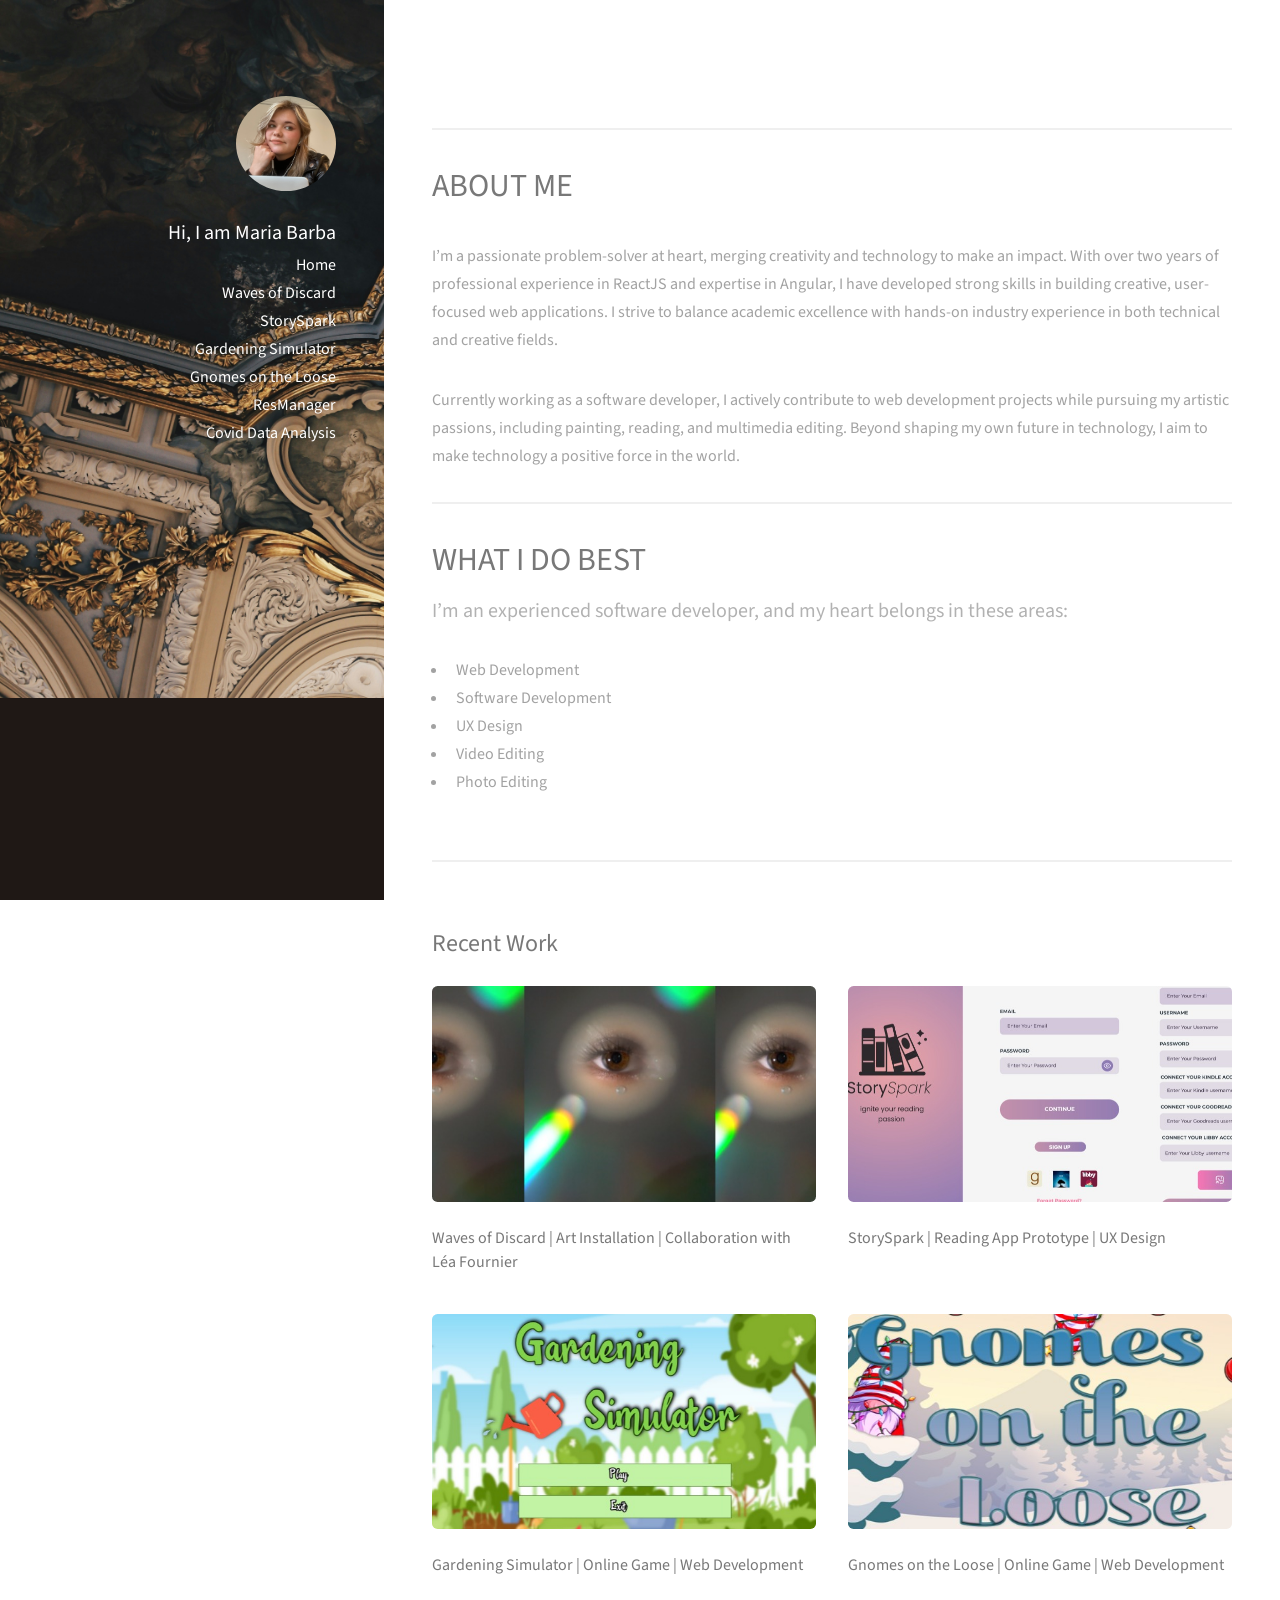
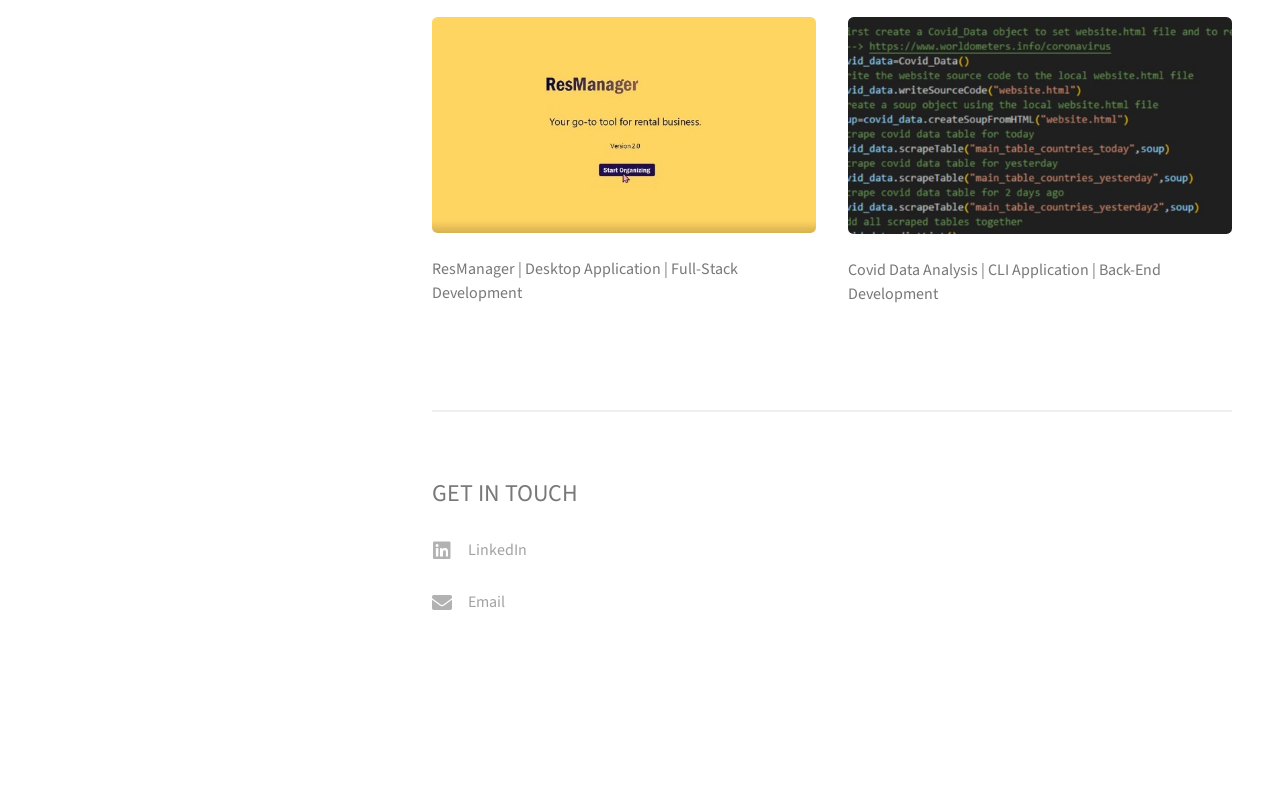
==== commit 6a7d1010: "Push updates" ====
--- a/index.html
+++ b/index.html
@@ -14,10 +14,15 @@
 	<header id="header">
 		<div class="inner">
 			<a href="#" class="image avatar"><img src="images/avatar.jpg" alt="" /></a>
-			<h1><strong>Hi, I am </strong> <br />
+			<h1><strong>Hi, I am Maria Barba</strong>
 			</h1>
-			<h1><strong>Maria Barba</strong> <br />
-			</h1>
+			<div><a href="./index.html">Home</a></div>
+			<div><a href="./WavesOfDiscard.html">Waves of Discard</a></div>
+			<div><a href="./StorySpark.html">StorySpark</a></div>
+			<div><a href="./GardeningSimulator.html">Gardening Simulator</a></div>
+			<div><a href="./GnomesOnTheLoose.html">Gnomes on the Loose</a></div>
+			<div><a href="./ResManager.html">ResManager</a></div>
+			<div><a href="./CovidDataAnalysis.html">Covid Data Analysis</a></div>
 		</div>
 	</header>
 
@@ -64,32 +69,34 @@
 			<div class="row">
 				<article class="col-6 col-12-xsmall work-item">
 					<a href="images/fulls/01.jpg" class="image fit thumb"><img src="images/thumbs/01.jpg" alt="" /></a>
-					<h3>Waves of Discard | Art Installation | Collaboration with Léa Fournier</h3>
+					<h3><a href="./WavesOfDiscard.html">Waves of Discard | Art Installation | Collaboration with Léa
+							Fournier</a></h3>
 				</article>
 				<article class="col-6 col-12-xsmall work-item">
 					<a href="images/fulls/02.jpg" class="image fit thumb"><img src="images/thumbs/02.jpg" alt="" /></a>
-					<h3>StorySpark | Reading App Prototype | UX Design </h3>
+					<h3><a href="./StorySpark.html">StorySpark | Reading App Prototype | UX Design </a></h3>
 				</article>
 				<article class="col-6 col-12-xsmall work-item">
 					<a href="images/fulls/03.jpg" class="image fit thumb"><img src="images/thumbs/03.jpg" alt="" /></a>
-					<h3>Gardening Simulator | Online Game | Web Development </h3>
+					<h3><a href="./GardeningSimulator.html">Gardening Simulator | Online Game | Web Development </a>
+					</h3>
 				</article>
 				<article class="col-6 col-12-xsmall work-item">
 					<a href="images/fulls/04.jpg" class="image fit thumb"><img src="images/thumbs/04.jpg" alt="" /></a>
-					<h3>Gnomes on the Loose | Online Game | Web Development </h3>
+					<h3><a href="./GnomesOnTheLoose.html">Gnomes on the Loose | Online Game | Web Development</a></h3>
 				</article>
 				<article class="col-6 col-12-xsmall work-item">
 					<a href="images/fulls/05.jpg" class="image fit thumb"><img src="images/thumbs/05.jpg" alt="" /></a>
-					<h3>ResManager | Desktop Application | Full-Stack Development</h3>
+					<h3><a href="./ResManager.html">ResManager | Desktop Application | Full-Stack Development</a>
+					</h3>
 				</article>
 				<article class="col-6 col-12-xsmall work-item">
 					<a href="images/fulls/06.jpg" class="image fit thumb"><img src="images/thumbs/06.jpg" alt="" /></a>
-					<h3>Covid Data Analysis | CLI Application | Back-End Development</h3>
+					<h3><a href="./CovidDataAnalysis.html">Covid Data Analysis | CLI Application | Back-End
+							Development</a>
+					</h3>
 				</article>
 			</div>
-			<ul class="actions">
-				<li><a href="#" class="button">Full Portfolio</a></li>
-			</ul>
 		</section>
 
 		<!-- Three -->
--- a/assets/css/main.css
+++ b/assets/css/main.css
@@ -110,8 +110,7 @@
 		-webkit-transition: color 0.2s ease-in-out, border-color 0.2s ease-in-out;
 		-ms-transition: color 0.2s ease-in-out, border-color 0.2s ease-in-out;
 		transition: color 0.2s ease-in-out, border-color 0.2s ease-in-out;
-		border-bottom: dotted 1px;
-		color: #49bf9d;
+		color: #fffffe;
 		text-decoration: none;
 	}
 
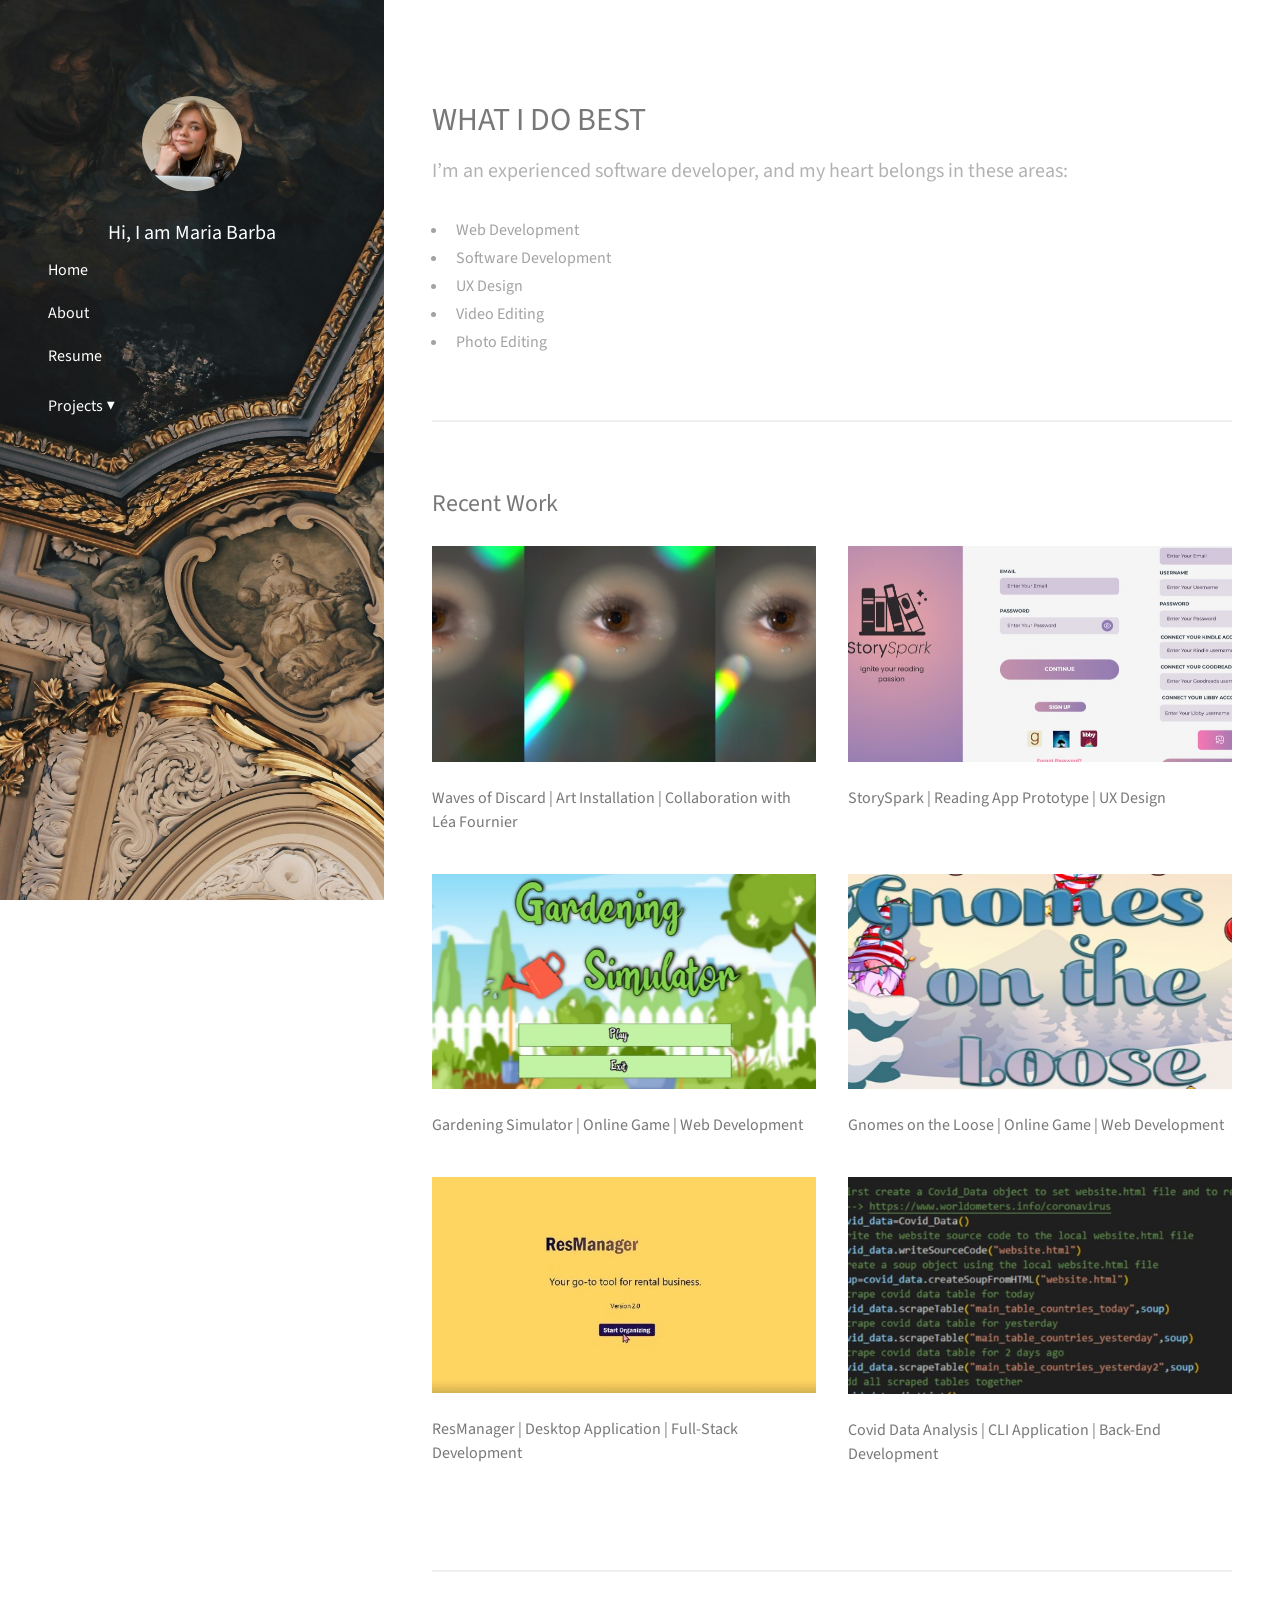
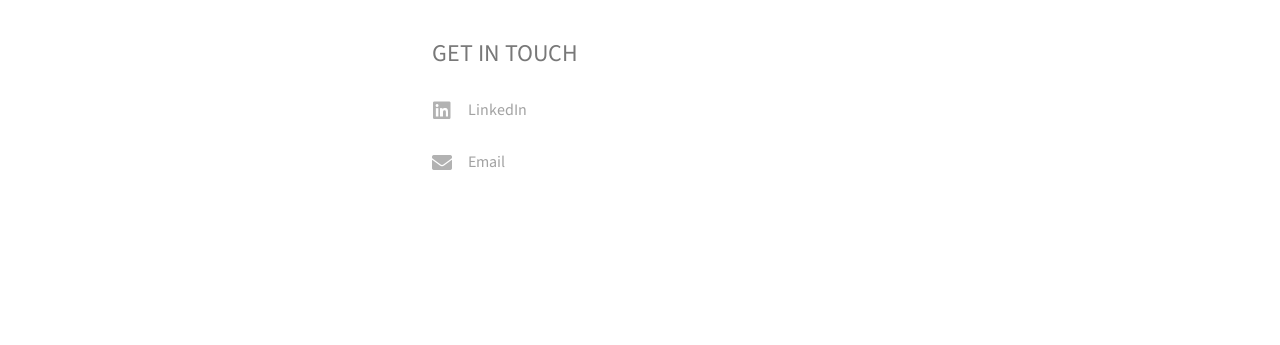
==== commit df25fd17: "Add new header" ====
--- a/index.html
+++ b/index.html
@@ -11,56 +11,25 @@
 <body class="is-preload">
 
 	<!-- Header -->
-	<header id="header">
-		<div class="inner">
-			<a href="#" class="image avatar"><img src="images/avatar.jpg" alt="" /></a>
-			<h1><strong>Hi, I am Maria Barba</strong>
-			</h1>
-			<div><a href="./index.html">Home</a></div>
-			<div><a href="./WavesOfDiscard.html">Waves of Discard</a></div>
-			<div><a href="./StorySpark.html">StorySpark</a></div>
-			<div><a href="./GardeningSimulator.html">Gardening Simulator</a></div>
-			<div><a href="./GnomesOnTheLoose.html">Gnomes on the Loose</a></div>
-			<div><a href="./ResManager.html">ResManager</a></div>
-			<div><a href="./CovidDataAnalysis.html">Covid Data Analysis</a></div>
-		</div>
-	</header>
+	<div id="header-container"></div>
 
 	<!-- Main -->
 	<div id="main">
 
 		<!-- One -->
-		<section id="one">
-			<hr>
-			<header class="major">
-				<h2>ABOUT ME</h2>
-			</header>
-
+		<header class="major">
+			<h2>WHAT I DO BEST</h2>
 			<p>
-				I’m a passionate problem-solver at heart, merging creativity and technology to make an impact. With over
-				two years of professional experience in ReactJS and expertise in Angular, I have developed strong skills
-				in building creative, user-focused web applications. I strive to balance academic excellence with
-				hands-on industry experience in both technical and creative fields.
+				I’m an experienced software developer, and my heart belongs in these areas:
 			</p>
-			<p>
-				Currently working as a software developer, I actively contribute to web development projects while
-				pursuing my artistic passions, including painting, reading, and multimedia editing. Beyond shaping my
-				own future in technology, I aim to make technology a positive force in the world.
-			</p>
-			<hr>
-			<header class="major">
-				<h2>WHAT I DO BEST</h2>
-				<p>
-					I’m an experienced software developer, and my heart belongs in these areas:
-				</p>
-				<ul>
-					<li>Web Development</li>
-					<li>Software Development</li>
-					<li>UX Design</li>
-					<li>Video Editing</li>
-					<li>Photo Editing</li>
-				</ul>
-			</header>
+			<ul>
+				<li>Web Development</li>
+				<li>Software Development</li>
+				<li>UX Design</li>
+				<li>Video Editing</li>
+				<li>Photo Editing</li>
+			</ul>
+		</header>
 		</section>
 
 		<!-- Two -->
@@ -120,21 +89,7 @@
 			</div>
 		</section>
 		<!-- Footer -->
-		<footer id="footer">
-			<div class="inner">
-				<ul class="icons">
-					<li><a href="https://www.linkedin.com/in/maria-barba-035b821a1/"
-							class="icon brands fa-linkedin"><span class="label">LinkedIn</span></a></li>
-					<li><a href="https://github.com/marb543" class="icon brands fa-github"><span
-								class="label">Github</span></a></li>
-					<li><a href="mailto:brmaria716@gmail.com" class="icon solid fa-envelope"><span
-								class="label">Email</span></a></li>
-				</ul>
-				<ul class="copyright">
-					<li>&copy; Maria Barba</li>
-				</ul>
-			</div>
-		</footer>
+		<div id="footer-container"></div>
 
 		<!-- Scripts -->
 		<script src="assets/js/jquery.min.js"></script>
--- a/assets/css/main.css
+++ b/assets/css/main.css
@@ -7,44 +7,130 @@
 	Free for personal and commercial use under the CCA 3.0 license (html5up.net/license)
 */
 
-html, body, div, span, applet, object,
-iframe, h1, h2, h3, h4, h5, h6, p, blockquote,
-pre, a, abbr, acronym, address, big, cite,
-code, del, dfn, em, img, ins, kbd, q, s, samp,
-small, strike, strong, sub, sup, tt, var, b,
-u, i, center, dl, dt, dd, ol, ul, li, fieldset,
-form, label, legend, table, caption, tbody,
-tfoot, thead, tr, th, td, article, aside,
-canvas, details, embed, figure, figcaption,
-footer, header, hgroup, menu, nav, output, ruby,
-section, summary, time, mark, audio, video {
+html,
+body,
+div,
+span,
+applet,
+object,
+iframe,
+h1,
+h2,
+h3,
+h4,
+h5,
+h6,
+p,
+blockquote,
+pre,
+a,
+abbr,
+acronym,
+address,
+big,
+cite,
+code,
+del,
+dfn,
+em,
+img,
+ins,
+kbd,
+q,
+s,
+samp,
+small,
+strike,
+strong,
+sub,
+sup,
+tt,
+var,
+b,
+u,
+i,
+center,
+dl,
+dt,
+dd,
+ol,
+ul,
+li,
+fieldset,
+form,
+label,
+legend,
+table,
+caption,
+tbody,
+tfoot,
+thead,
+tr,
+th,
+td,
+article,
+aside,
+canvas,
+details,
+embed,
+figure,
+figcaption,
+footer,
+header,
+hgroup,
+menu,
+nav,
+output,
+ruby,
+section,
+summary,
+time,
+mark,
+audio,
+video {
 	margin: 0;
 	padding: 0;
 	border: 0;
 	font-size: 100%;
 	font: inherit;
-	vertical-align: baseline;}
-
-article, aside, details, figcaption, figure,
-footer, header, hgroup, menu, nav, section {
-	display: block;}
+	vertical-align: baseline;
+}
+
+article,
+aside,
+details,
+figcaption,
+figure,
+footer,
+header,
+hgroup,
+menu,
+nav,
+section {
+	display: block;
+}
 
 body {
 	line-height: 1;
 }
 
-ol, ul {
+ol,
+ul {
 	list-style: none;
 }
 
-blockquote, q {
+blockquote,
+q {
 	quotes: none;
 }
 
-	blockquote:before, blockquote:after, q:before, q:after {
-		content: '';
-		content: none;
-	}
+blockquote:before,
+blockquote:after,
+q:before,
+q:after {
+	content: '';
+	content: none;
+}
 
 table {
 	border-collapse: collapse;
@@ -65,7 +151,9 @@
 	padding: 0;
 }
 
-input, select, textarea {
+input,
+select,
+textarea {
 	-moz-appearance: none;
 	-webkit-appearance: none;
 	-ms-appearance: none;
@@ -74,222 +162,484 @@
 
 /* Basic */
 
-	html {
-		box-sizing: border-box;
-	}
-
-	*, *:before, *:after {
-		box-sizing: inherit;
-	}
-
-	body {
-		background: #fff;
-	}
-
-		body.is-preload *, body.is-preload *:before, body.is-preload *:after {
-			-moz-animation: none !important;
-			-webkit-animation: none !important;
-			-ms-animation: none !important;
-			animation: none !important;
-			-moz-transition: none !important;
-			-webkit-transition: none !important;
-			-ms-transition: none !important;
-			transition: none !important;
-		}
-
-	body, input, select, textarea {
-		color: #a2a2a2;
-		font-family: "Source Sans Pro", Helvetica, sans-serif;
-		font-size: 16pt;
-		font-weight: 400;
-		line-height: 1.75em;
-	}
-
-	a {
-		-moz-transition: color 0.2s ease-in-out, border-color 0.2s ease-in-out;
-		-webkit-transition: color 0.2s ease-in-out, border-color 0.2s ease-in-out;
-		-ms-transition: color 0.2s ease-in-out, border-color 0.2s ease-in-out;
-		transition: color 0.2s ease-in-out, border-color 0.2s ease-in-out;
-		color: #fffffe;
-		text-decoration: none;
-	}
-
-		a:hover {
-			border-bottom-color: transparent;
-			color: #49bf9d !important;
-			text-decoration: none;
-		}
-
-	strong, b {
-		color: #787878;
-		font-weight: 400;
-	}
-
-	em, i {
-		font-style: italic;
-	}
-
-	p {
-		margin: 0 0 2em 0;
-	}
-
-	h1, h2, h3, h4, h5, h6 {
-		color: #787878;
-		font-weight: 400;
-		line-height: 1em;
-		margin: 0 0 1em 0;
-	}
-
-		h1 a, h2 a, h3 a, h4 a, h5 a, h6 a {
-			color: inherit;
-			text-decoration: none;
-		}
-
-	h1 {
-		font-size: 2em;
-		line-height: 1.5em;
-	}
-
-	h2 {
-		font-size: 1.5em;
-		line-height: 1.5em;
-	}
-
-	h3 {
-		font-size: 1.25em;
-		line-height: 1.5em;
-	}
-
-	h4 {
-		font-size: 1.1em;
-		line-height: 1.5em;
-	}
-
-	h5 {
-		font-size: 0.9em;
-		line-height: 1.5em;
-	}
-
-	h6 {
-		font-size: 0.7em;
-		line-height: 1.5em;
-	}
-
-	sub {
-		font-size: 0.8em;
-		position: relative;
-		top: 0.5em;
-	}
-
-	sup {
-		font-size: 0.8em;
-		position: relative;
-		top: -0.5em;
-	}
-
-	hr {
-		border: 0;
-		border-bottom: solid 2px #efefef;
-		margin: 2em 0;
-	}
-
-		hr.major {
-			margin: 3em 0;
-		}
-
-	blockquote {
-		border-left: solid 6px #efefef;
-		font-style: italic;
-		margin: 0 0 2em 0;
-		padding: 0.5em 0 0.5em 1.5em;
-	}
-
-	code {
-		background: #f7f7f7;
-		border-radius: 0.35em;
-		border: solid 2px #efefef;
-		font-family: "Courier New", monospace;
-		font-size: 0.9em;
-		margin: 0 0.25em;
-		padding: 0.25em 0.65em;
-	}
-
-	pre {
-		-webkit-overflow-scrolling: touch;
-		font-family: "Courier New", monospace;
-		font-size: 0.9em;
-		margin: 0 0 2em 0;
-	}
-
-		pre code {
-			display: block;
-			line-height: 1.75em;
-			padding: 1em 1.5em;
-			overflow-x: auto;
-		}
-
-	.align-left {
-		text-align: left;
-	}
-
-	.align-center {
-		text-align: center;
-	}
-
-	.align-right {
-		text-align: right;
-	}
+html {
+	box-sizing: border-box;
+}
+
+*,
+*:before,
+*:after {
+	box-sizing: inherit;
+}
+
+body {
+	background: #fff;
+}
+
+body.is-preload *,
+body.is-preload *:before,
+body.is-preload *:after {
+	-moz-animation: none !important;
+	-webkit-animation: none !important;
+	-ms-animation: none !important;
+	animation: none !important;
+	-moz-transition: none !important;
+	-webkit-transition: none !important;
+	-ms-transition: none !important;
+	transition: none !important;
+}
+
+body,
+input,
+select,
+textarea {
+	color: #a2a2a2;
+	font-family: "Source Sans Pro", Helvetica, sans-serif;
+	font-size: 16pt;
+	font-weight: 400;
+	line-height: 1.75em;
+}
+
+a {
+	-moz-transition: color 0.2s ease-in-out, border-color 0.2s ease-in-out;
+	-webkit-transition: color 0.2s ease-in-out, border-color 0.2s ease-in-out;
+	-ms-transition: color 0.2s ease-in-out, border-color 0.2s ease-in-out;
+	transition: color 0.2s ease-in-out, border-color 0.2s ease-in-out;
+	color: #fffffe;
+	text-decoration: none;
+}
+
+a:hover {
+	border-bottom-color: transparent;
+	color: #d1caa8 !important;
+	text-decoration: none;
+}
+
+strong,
+b {
+	color: #787878;
+	font-weight: 400;
+}
+
+em,
+i {
+	font-style: italic;
+}
+
+p {
+	margin: 0 0 2em 0;
+}
+
+h1,
+h2,
+h3,
+h4,
+h5,
+h6 {
+	color: #787878;
+	font-weight: 400;
+	line-height: 1em;
+	margin: 0 0 1em 0;
+}
+
+h1 a,
+h2 a,
+h3 a,
+h4 a,
+h5 a,
+h6 a {
+	color: inherit;
+	text-decoration: none;
+}
+
+h1 {
+	font-size: 2em;
+	line-height: 1.5em;
+}
+
+h2 {
+	font-size: 1.5em;
+	line-height: 1.5em;
+}
+
+h3 {
+	font-size: 1.25em;
+	line-height: 1.5em;
+}
+
+h4 {
+	font-size: 1.1em;
+	line-height: 1.5em;
+}
+
+h5 {
+	font-size: 0.9em;
+	line-height: 1.5em;
+}
+
+h6 {
+	font-size: 0.7em;
+	line-height: 1.5em;
+}
+
+sub {
+	font-size: 0.8em;
+	position: relative;
+	top: 0.5em;
+}
+
+sup {
+	font-size: 0.8em;
+	position: relative;
+	top: -0.5em;
+}
+
+hr {
+	border: 0;
+	border-bottom: solid 2px #efefef;
+	margin: 2em 0;
+}
+
+hr.major {
+	margin: 3em 0;
+}
+
+blockquote {
+	border-left: solid 6px #efefef;
+	font-style: italic;
+	margin: 0 0 2em 0;
+	padding: 0.5em 0 0.5em 1.5em;
+}
+
+code {
+	background: #f7f7f7;
+	border-radius: 0.35em;
+	border: solid 2px #efefef;
+	font-family: "Courier New", monospace;
+	font-size: 0.9em;
+	margin: 0 0.25em;
+	padding: 0.25em 0.65em;
+}
+
+pre {
+	-webkit-overflow-scrolling: touch;
+	font-family: "Courier New", monospace;
+	font-size: 0.9em;
+	margin: 0 0 2em 0;
+}
+
+pre code {
+	display: block;
+	line-height: 1.75em;
+	padding: 1em 1.5em;
+	overflow-x: auto;
+}
+
+.align-left {
+	text-align: left;
+}
+
+.align-center {
+	text-align: center;
+}
+
+.align-right {
+	text-align: right;
+}
 
 /* Container */
 
+.container {
+	margin: 0 auto;
+	max-width: calc(100% - 4em);
+	width: 100%;
+}
+
+.container.xsmall {
+	width: 25%;
+}
+
+.container.small {
+	width: 50%;
+}
+
+.container.medium {
+	width: 75%;
+}
+
+.container.large {
+	width: 125%;
+}
+
+.container.xlarge {
+	width: 150%;
+}
+
+.container.max {
+	width: 100%;
+}
+
+@media screen and (max-width: 980px) {
+
 	.container {
-		margin: 0 auto;
-		max-width: calc(100% - 4em);
-		width: 100%;
-	}
-
-		.container.xsmall {
-			width: 25%;
-		}
-
-		.container.small {
-			width: 50%;
-		}
-
-		.container.medium {
-			width: 75%;
-		}
-
-		.container.large {
-			width: 125%;
-		}
-
-		.container.xlarge {
-			width: 150%;
-		}
-
-		.container.max {
-			width: 100%;
-		}
-
-		@media screen and (max-width: 980px) {
-
-			.container {
-				width: 100% !important;
-				max-width: 100% !important;
-			}
-
-		}
-
-		@media screen and (max-width: 480px) {
-
-			.container {
-				max-width: calc(100% - 3em);
-			}
-
-		}
+		width: 100% !important;
+		max-width: 100% !important;
+	}
+
+}
+
+@media screen and (max-width: 480px) {
+
+	.container {
+		max-width: calc(100% - 3em);
+	}
+
+}
 
 /* Row */
+
+.row {
+	display: flex;
+	flex-wrap: wrap;
+	box-sizing: border-box;
+	align-items: stretch;
+}
+
+.row>* {
+	box-sizing: border-box;
+}
+
+.row.gtr-uniform>*> :last-child {
+	margin-bottom: 0;
+}
+
+.row.aln-left {
+	justify-content: flex-start;
+}
+
+.row.aln-center {
+	justify-content: center;
+}
+
+.row.aln-right {
+	justify-content: flex-end;
+}
+
+.row.aln-top {
+	align-items: flex-start;
+}
+
+.row.aln-middle {
+	align-items: center;
+}
+
+.row.aln-bottom {
+	align-items: flex-end;
+}
+
+.row>.imp {
+	order: -1;
+}
+
+.row>.col-1 {
+	width: 8.33333%;
+}
+
+.row>.off-1 {
+	margin-left: 8.33333%;
+}
+
+.row>.col-2 {
+	width: 16.66667%;
+}
+
+.row>.off-2 {
+	margin-left: 16.66667%;
+}
+
+.row>.col-3 {
+	width: 25%;
+}
+
+.row>.off-3 {
+	margin-left: 25%;
+}
+
+.row>.col-4 {
+	width: 33.33333%;
+}
+
+.row>.off-4 {
+	margin-left: 33.33333%;
+}
+
+.row>.col-5 {
+	width: 41.66667%;
+}
+
+.row>.off-5 {
+	margin-left: 41.66667%;
+}
+
+.row>.col-6 {
+	width: 50%;
+}
+
+.row>.off-6 {
+	margin-left: 50%;
+}
+
+.row>.col-7 {
+	width: 58.33333%;
+}
+
+.row>.off-7 {
+	margin-left: 58.33333%;
+}
+
+.row>.col-8 {
+	width: 66.66667%;
+}
+
+.row>.off-8 {
+	margin-left: 66.66667%;
+}
+
+.row>.col-9 {
+	width: 75%;
+}
+
+.row>.off-9 {
+	margin-left: 75%;
+}
+
+.row>.col-10 {
+	width: 83.33333%;
+}
+
+.row>.off-10 {
+	margin-left: 83.33333%;
+}
+
+.row>.col-11 {
+	width: 91.66667%;
+}
+
+.row>.off-11 {
+	margin-left: 91.66667%;
+}
+
+.row>.col-12 {
+	width: 100%;
+}
+
+.row>.off-12 {
+	margin-left: 100%;
+}
+
+.row.gtr-0 {
+	margin-top: 0;
+	margin-left: 0em;
+}
+
+.row.gtr-0>* {
+	padding: 0 0 0 0em;
+}
+
+.row.gtr-0.gtr-uniform {
+	margin-top: 0em;
+}
+
+.row.gtr-0.gtr-uniform>* {
+	padding-top: 0em;
+}
+
+.row.gtr-25 {
+	margin-top: 0;
+	margin-left: -0.625em;
+}
+
+.row.gtr-25>* {
+	padding: 0 0 0 0.625em;
+}
+
+.row.gtr-25.gtr-uniform {
+	margin-top: -0.625em;
+}
+
+.row.gtr-25.gtr-uniform>* {
+	padding-top: 0.625em;
+}
+
+.row.gtr-50 {
+	margin-top: 0;
+	margin-left: -1.25em;
+}
+
+.row.gtr-50>* {
+	padding: 0 0 0 1.25em;
+}
+
+.row.gtr-50.gtr-uniform {
+	margin-top: -1.25em;
+}
+
+.row.gtr-50.gtr-uniform>* {
+	padding-top: 1.25em;
+}
+
+.row {
+	margin-top: 0;
+	margin-left: -2.5em;
+}
+
+.row>* {
+	padding: 0 0 0 2.5em;
+}
+
+.row.gtr-uniform {
+	margin-top: -2.5em;
+}
+
+.row.gtr-uniform>* {
+	padding-top: 2.5em;
+}
+
+.row.gtr-150 {
+	margin-top: 0;
+	margin-left: -3.75em;
+}
+
+.row.gtr-150>* {
+	padding: 0 0 0 3.75em;
+}
+
+.row.gtr-150.gtr-uniform {
+	margin-top: -3.75em;
+}
+
+.row.gtr-150.gtr-uniform>* {
+	padding-top: 3.75em;
+}
+
+.row.gtr-200 {
+	margin-top: 0;
+	margin-left: -5em;
+}
+
+.row.gtr-200>* {
+	padding: 0 0 0 5em;
+}
+
+.row.gtr-200.gtr-uniform {
+	margin-top: -5em;
+}
+
+.row.gtr-200.gtr-uniform>* {
+	padding-top: 5em;
+}
+
+@media screen and (max-width: 1800px) {
 
 	.row {
 		display: flex;
@@ -298,2923 +648,2826 @@
 		align-items: stretch;
 	}
 
-		.row > * {
-			box-sizing: border-box;
-		}
-
-		.row.gtr-uniform > * > :last-child {
-			margin-bottom: 0;
-		}
-
-		.row.aln-left {
-			justify-content: flex-start;
-		}
-
-		.row.aln-center {
-			justify-content: center;
-		}
-
-		.row.aln-right {
-			justify-content: flex-end;
-		}
-
-		.row.aln-top {
-			align-items: flex-start;
-		}
-
-		.row.aln-middle {
-			align-items: center;
-		}
-
-		.row.aln-bottom {
-			align-items: flex-end;
-		}
-
-		.row > .imp {
-			order: -1;
-		}
-
-		.row > .col-1 {
-			width: 8.33333%;
-		}
-
-		.row > .off-1 {
-			margin-left: 8.33333%;
-		}
-
-		.row > .col-2 {
-			width: 16.66667%;
-		}
-
-		.row > .off-2 {
-			margin-left: 16.66667%;
-		}
-
-		.row > .col-3 {
-			width: 25%;
-		}
-
-		.row > .off-3 {
-			margin-left: 25%;
-		}
-
-		.row > .col-4 {
-			width: 33.33333%;
-		}
-
-		.row > .off-4 {
-			margin-left: 33.33333%;
-		}
-
-		.row > .col-5 {
-			width: 41.66667%;
-		}
-
-		.row > .off-5 {
-			margin-left: 41.66667%;
-		}
-
-		.row > .col-6 {
-			width: 50%;
-		}
-
-		.row > .off-6 {
-			margin-left: 50%;
-		}
-
-		.row > .col-7 {
-			width: 58.33333%;
-		}
-
-		.row > .off-7 {
-			margin-left: 58.33333%;
-		}
-
-		.row > .col-8 {
-			width: 66.66667%;
-		}
-
-		.row > .off-8 {
-			margin-left: 66.66667%;
-		}
-
-		.row > .col-9 {
-			width: 75%;
-		}
-
-		.row > .off-9 {
-			margin-left: 75%;
-		}
-
-		.row > .col-10 {
-			width: 83.33333%;
-		}
-
-		.row > .off-10 {
-			margin-left: 83.33333%;
-		}
-
-		.row > .col-11 {
-			width: 91.66667%;
-		}
-
-		.row > .off-11 {
-			margin-left: 91.66667%;
-		}
-
-		.row > .col-12 {
-			width: 100%;
-		}
-
-		.row > .off-12 {
-			margin-left: 100%;
-		}
-
-		.row.gtr-0 {
-			margin-top: 0;
-			margin-left: 0em;
-		}
-
-			.row.gtr-0 > * {
-				padding: 0 0 0 0em;
-			}
-
-			.row.gtr-0.gtr-uniform {
-				margin-top: 0em;
-			}
-
-				.row.gtr-0.gtr-uniform > * {
-					padding-top: 0em;
-				}
-
-		.row.gtr-25 {
-			margin-top: 0;
-			margin-left: -0.625em;
-		}
-
-			.row.gtr-25 > * {
-				padding: 0 0 0 0.625em;
-			}
-
-			.row.gtr-25.gtr-uniform {
-				margin-top: -0.625em;
-			}
-
-				.row.gtr-25.gtr-uniform > * {
-					padding-top: 0.625em;
-				}
-
-		.row.gtr-50 {
-			margin-top: 0;
-			margin-left: -1.25em;
-		}
-
-			.row.gtr-50 > * {
-				padding: 0 0 0 1.25em;
-			}
-
-			.row.gtr-50.gtr-uniform {
-				margin-top: -1.25em;
-			}
-
-				.row.gtr-50.gtr-uniform > * {
-					padding-top: 1.25em;
-				}
-
-		.row {
-			margin-top: 0;
-			margin-left: -2.5em;
-		}
-
-			.row > * {
-				padding: 0 0 0 2.5em;
-			}
-
-			.row.gtr-uniform {
-				margin-top: -2.5em;
-			}
-
-				.row.gtr-uniform > * {
-					padding-top: 2.5em;
-				}
-
-		.row.gtr-150 {
-			margin-top: 0;
-			margin-left: -3.75em;
-		}
-
-			.row.gtr-150 > * {
-				padding: 0 0 0 3.75em;
-			}
-
-			.row.gtr-150.gtr-uniform {
-				margin-top: -3.75em;
-			}
-
-				.row.gtr-150.gtr-uniform > * {
-					padding-top: 3.75em;
-				}
-
-		.row.gtr-200 {
-			margin-top: 0;
-			margin-left: -5em;
-		}
-
-			.row.gtr-200 > * {
-				padding: 0 0 0 5em;
-			}
-
-			.row.gtr-200.gtr-uniform {
-				margin-top: -5em;
-			}
-
-				.row.gtr-200.gtr-uniform > * {
-					padding-top: 5em;
-				}
-
-		@media screen and (max-width: 1800px) {
-
-			.row {
-				display: flex;
-				flex-wrap: wrap;
-				box-sizing: border-box;
-				align-items: stretch;
-			}
-
-				.row > * {
-					box-sizing: border-box;
-				}
-
-				.row.gtr-uniform > * > :last-child {
-					margin-bottom: 0;
-				}
-
-				.row.aln-left {
-					justify-content: flex-start;
-				}
-
-				.row.aln-center {
-					justify-content: center;
-				}
-
-				.row.aln-right {
-					justify-content: flex-end;
-				}
-
-				.row.aln-top {
-					align-items: flex-start;
-				}
-
-				.row.aln-middle {
-					align-items: center;
-				}
-
-				.row.aln-bottom {
-					align-items: flex-end;
-				}
-
-				.row > .imp-xlarge {
-					order: -1;
-				}
-
-				.row > .col-1-xlarge {
-					width: 8.33333%;
-				}
-
-				.row > .off-1-xlarge {
-					margin-left: 8.33333%;
-				}
-
-				.row > .col-2-xlarge {
-					width: 16.66667%;
-				}
-
-				.row > .off-2-xlarge {
-					margin-left: 16.66667%;
-				}
-
-				.row > .col-3-xlarge {
-					width: 25%;
-				}
-
-				.row > .off-3-xlarge {
-					margin-left: 25%;
-				}
-
-				.row > .col-4-xlarge {
-					width: 33.33333%;
-				}
-
-				.row > .off-4-xlarge {
-					margin-left: 33.33333%;
-				}
-
-				.row > .col-5-xlarge {
-					width: 41.66667%;
-				}
-
-				.row > .off-5-xlarge {
-					margin-left: 41.66667%;
-				}
-
-				.row > .col-6-xlarge {
-					width: 50%;
-				}
-
-				.row > .off-6-xlarge {
-					margin-left: 50%;
-				}
-
-				.row > .col-7-xlarge {
-					width: 58.33333%;
-				}
-
-				.row > .off-7-xlarge {
-					margin-left: 58.33333%;
-				}
-
-				.row > .col-8-xlarge {
-					width: 66.66667%;
-				}
-
-				.row > .off-8-xlarge {
-					margin-left: 66.66667%;
-				}
-
-				.row > .col-9-xlarge {
-					width: 75%;
-				}
-
-				.row > .off-9-xlarge {
-					margin-left: 75%;
-				}
-
-				.row > .col-10-xlarge {
-					width: 83.33333%;
-				}
-
-				.row > .off-10-xlarge {
-					margin-left: 83.33333%;
-				}
-
-				.row > .col-11-xlarge {
-					width: 91.66667%;
-				}
-
-				.row > .off-11-xlarge {
-					margin-left: 91.66667%;
-				}
-
-				.row > .col-12-xlarge {
-					width: 100%;
-				}
-
-				.row > .off-12-xlarge {
-					margin-left: 100%;
-				}
-
-				.row.gtr-0 {
-					margin-top: 0;
-					margin-left: 0em;
-				}
-
-					.row.gtr-0 > * {
-						padding: 0 0 0 0em;
-					}
-
-					.row.gtr-0.gtr-uniform {
-						margin-top: 0em;
-					}
-
-						.row.gtr-0.gtr-uniform > * {
-							padding-top: 0em;
-						}
-
-				.row.gtr-25 {
-					margin-top: 0;
-					margin-left: -0.625em;
-				}
-
-					.row.gtr-25 > * {
-						padding: 0 0 0 0.625em;
-					}
-
-					.row.gtr-25.gtr-uniform {
-						margin-top: -0.625em;
-					}
-
-						.row.gtr-25.gtr-uniform > * {
-							padding-top: 0.625em;
-						}
-
-				.row.gtr-50 {
-					margin-top: 0;
-					margin-left: -1.25em;
-				}
-
-					.row.gtr-50 > * {
-						padding: 0 0 0 1.25em;
-					}
-
-					.row.gtr-50.gtr-uniform {
-						margin-top: -1.25em;
-					}
-
-						.row.gtr-50.gtr-uniform > * {
-							padding-top: 1.25em;
-						}
-
-				.row {
-					margin-top: 0;
-					margin-left: -2.5em;
-				}
-
-					.row > * {
-						padding: 0 0 0 2.5em;
-					}
-
-					.row.gtr-uniform {
-						margin-top: -2.5em;
-					}
-
-						.row.gtr-uniform > * {
-							padding-top: 2.5em;
-						}
-
-				.row.gtr-150 {
-					margin-top: 0;
-					margin-left: -3.75em;
-				}
-
-					.row.gtr-150 > * {
-						padding: 0 0 0 3.75em;
-					}
-
-					.row.gtr-150.gtr-uniform {
-						margin-top: -3.75em;
-					}
-
-						.row.gtr-150.gtr-uniform > * {
-							padding-top: 3.75em;
-						}
-
-				.row.gtr-200 {
-					margin-top: 0;
-					margin-left: -5em;
-				}
-
-					.row.gtr-200 > * {
-						padding: 0 0 0 5em;
-					}
-
-					.row.gtr-200.gtr-uniform {
-						margin-top: -5em;
-					}
-
-						.row.gtr-200.gtr-uniform > * {
-							padding-top: 5em;
-						}
-
-		}
-
-		@media screen and (max-width: 1280px) {
-
-			.row {
-				display: flex;
-				flex-wrap: wrap;
-				box-sizing: border-box;
-				align-items: stretch;
-			}
-
-				.row > * {
-					box-sizing: border-box;
-				}
-
-				.row.gtr-uniform > * > :last-child {
-					margin-bottom: 0;
-				}
-
-				.row.aln-left {
-					justify-content: flex-start;
-				}
-
-				.row.aln-center {
-					justify-content: center;
-				}
-
-				.row.aln-right {
-					justify-content: flex-end;
-				}
-
-				.row.aln-top {
-					align-items: flex-start;
-				}
-
-				.row.aln-middle {
-					align-items: center;
-				}
-
-				.row.aln-bottom {
-					align-items: flex-end;
-				}
-
-				.row > .imp-large {
-					order: -1;
-				}
-
-				.row > .col-1-large {
-					width: 8.33333%;
-				}
-
-				.row > .off-1-large {
-					margin-left: 8.33333%;
-				}
-
-				.row > .col-2-large {
-					width: 16.66667%;
-				}
-
-				.row > .off-2-large {
-					margin-left: 16.66667%;
-				}
-
-				.row > .col-3-large {
-					width: 25%;
-				}
-
-				.row > .off-3-large {
-					margin-left: 25%;
-				}
-
-				.row > .col-4-large {
-					width: 33.33333%;
-				}
-
-				.row > .off-4-large {
-					margin-left: 33.33333%;
-				}
-
-				.row > .col-5-large {
-					width: 41.66667%;
-				}
-
-				.row > .off-5-large {
-					margin-left: 41.66667%;
-				}
-
-				.row > .col-6-large {
-					width: 50%;
-				}
-
-				.row > .off-6-large {
-					margin-left: 50%;
-				}
-
-				.row > .col-7-large {
-					width: 58.33333%;
-				}
-
-				.row > .off-7-large {
-					margin-left: 58.33333%;
-				}
-
-				.row > .col-8-large {
-					width: 66.66667%;
-				}
-
-				.row > .off-8-large {
-					margin-left: 66.66667%;
-				}
-
-				.row > .col-9-large {
-					width: 75%;
-				}
-
-				.row > .off-9-large {
-					margin-left: 75%;
-				}
-
-				.row > .col-10-large {
-					width: 83.33333%;
-				}
-
-				.row > .off-10-large {
-					margin-left: 83.33333%;
-				}
-
-				.row > .col-11-large {
-					width: 91.66667%;
-				}
-
-				.row > .off-11-large {
-					margin-left: 91.66667%;
-				}
-
-				.row > .col-12-large {
-					width: 100%;
-				}
-
-				.row > .off-12-large {
-					margin-left: 100%;
-				}
-
-				.row.gtr-0 {
-					margin-top: 0;
-					margin-left: 0em;
-				}
-
-					.row.gtr-0 > * {
-						padding: 0 0 0 0em;
-					}
-
-					.row.gtr-0.gtr-uniform {
-						margin-top: 0em;
-					}
-
-						.row.gtr-0.gtr-uniform > * {
-							padding-top: 0em;
-						}
-
-				.row.gtr-25 {
-					margin-top: 0;
-					margin-left: -0.5em;
-				}
-
-					.row.gtr-25 > * {
-						padding: 0 0 0 0.5em;
-					}
-
-					.row.gtr-25.gtr-uniform {
-						margin-top: -0.5em;
-					}
-
-						.row.gtr-25.gtr-uniform > * {
-							padding-top: 0.5em;
-						}
-
-				.row.gtr-50 {
-					margin-top: 0;
-					margin-left: -1em;
-				}
-
-					.row.gtr-50 > * {
-						padding: 0 0 0 1em;
-					}
-
-					.row.gtr-50.gtr-uniform {
-						margin-top: -1em;
-					}
-
-						.row.gtr-50.gtr-uniform > * {
-							padding-top: 1em;
-						}
-
-				.row {
-					margin-top: 0;
-					margin-left: -2em;
-				}
-
-					.row > * {
-						padding: 0 0 0 2em;
-					}
-
-					.row.gtr-uniform {
-						margin-top: -2em;
-					}
-
-						.row.gtr-uniform > * {
-							padding-top: 2em;
-						}
-
-				.row.gtr-150 {
-					margin-top: 0;
-					margin-left: -3em;
-				}
-
-					.row.gtr-150 > * {
-						padding: 0 0 0 3em;
-					}
-
-					.row.gtr-150.gtr-uniform {
-						margin-top: -3em;
-					}
-
-						.row.gtr-150.gtr-uniform > * {
-							padding-top: 3em;
-						}
-
-				.row.gtr-200 {
-					margin-top: 0;
-					margin-left: -4em;
-				}
-
-					.row.gtr-200 > * {
-						padding: 0 0 0 4em;
-					}
-
-					.row.gtr-200.gtr-uniform {
-						margin-top: -4em;
-					}
-
-						.row.gtr-200.gtr-uniform > * {
-							padding-top: 4em;
-						}
-
-		}
-
-		@media screen and (max-width: 980px) {
-
-			.row {
-				display: flex;
-				flex-wrap: wrap;
-				box-sizing: border-box;
-				align-items: stretch;
-			}
-
-				.row > * {
-					box-sizing: border-box;
-				}
-
-				.row.gtr-uniform > * > :last-child {
-					margin-bottom: 0;
-				}
-
-				.row.aln-left {
-					justify-content: flex-start;
-				}
-
-				.row.aln-center {
-					justify-content: center;
-				}
-
-				.row.aln-right {
-					justify-content: flex-end;
-				}
-
-				.row.aln-top {
-					align-items: flex-start;
-				}
-
-				.row.aln-middle {
-					align-items: center;
-				}
-
-				.row.aln-bottom {
-					align-items: flex-end;
-				}
-
-				.row > .imp-medium {
-					order: -1;
-				}
-
-				.row > .col-1-medium {
-					width: 8.33333%;
-				}
-
-				.row > .off-1-medium {
-					margin-left: 8.33333%;
-				}
-
-				.row > .col-2-medium {
-					width: 16.66667%;
-				}
-
-				.row > .off-2-medium {
-					margin-left: 16.66667%;
-				}
-
-				.row > .col-3-medium {
-					width: 25%;
-				}
-
-				.row > .off-3-medium {
-					margin-left: 25%;
-				}
-
-				.row > .col-4-medium {
-					width: 33.33333%;
-				}
-
-				.row > .off-4-medium {
-					margin-left: 33.33333%;
-				}
-
-				.row > .col-5-medium {
-					width: 41.66667%;
-				}
-
-				.row > .off-5-medium {
-					margin-left: 41.66667%;
-				}
-
-				.row > .col-6-medium {
-					width: 50%;
-				}
-
-				.row > .off-6-medium {
-					margin-left: 50%;
-				}
-
-				.row > .col-7-medium {
-					width: 58.33333%;
-				}
-
-				.row > .off-7-medium {
-					margin-left: 58.33333%;
-				}
-
-				.row > .col-8-medium {
-					width: 66.66667%;
-				}
-
-				.row > .off-8-medium {
-					margin-left: 66.66667%;
-				}
-
-				.row > .col-9-medium {
-					width: 75%;
-				}
-
-				.row > .off-9-medium {
-					margin-left: 75%;
-				}
-
-				.row > .col-10-medium {
-					width: 83.33333%;
-				}
-
-				.row > .off-10-medium {
-					margin-left: 83.33333%;
-				}
-
-				.row > .col-11-medium {
-					width: 91.66667%;
-				}
-
-				.row > .off-11-medium {
-					margin-left: 91.66667%;
-				}
-
-				.row > .col-12-medium {
-					width: 100%;
-				}
-
-				.row > .off-12-medium {
-					margin-left: 100%;
-				}
-
-				.row.gtr-0 {
-					margin-top: 0;
-					margin-left: 0em;
-				}
-
-					.row.gtr-0 > * {
-						padding: 0 0 0 0em;
-					}
-
-					.row.gtr-0.gtr-uniform {
-						margin-top: 0em;
-					}
-
-						.row.gtr-0.gtr-uniform > * {
-							padding-top: 0em;
-						}
-
-				.row.gtr-25 {
-					margin-top: 0;
-					margin-left: -0.5em;
-				}
-
-					.row.gtr-25 > * {
-						padding: 0 0 0 0.5em;
-					}
-
-					.row.gtr-25.gtr-uniform {
-						margin-top: -0.5em;
-					}
-
-						.row.gtr-25.gtr-uniform > * {
-							padding-top: 0.5em;
-						}
-
-				.row.gtr-50 {
-					margin-top: 0;
-					margin-left: -1em;
-				}
-
-					.row.gtr-50 > * {
-						padding: 0 0 0 1em;
-					}
-
-					.row.gtr-50.gtr-uniform {
-						margin-top: -1em;
-					}
-
-						.row.gtr-50.gtr-uniform > * {
-							padding-top: 1em;
-						}
-
-				.row {
-					margin-top: 0;
-					margin-left: -2em;
-				}
-
-					.row > * {
-						padding: 0 0 0 2em;
-					}
-
-					.row.gtr-uniform {
-						margin-top: -2em;
-					}
-
-						.row.gtr-uniform > * {
-							padding-top: 2em;
-						}
-
-				.row.gtr-150 {
-					margin-top: 0;
-					margin-left: -3em;
-				}
-
-					.row.gtr-150 > * {
-						padding: 0 0 0 3em;
-					}
-
-					.row.gtr-150.gtr-uniform {
-						margin-top: -3em;
-					}
-
-						.row.gtr-150.gtr-uniform > * {
-							padding-top: 3em;
-						}
-
-				.row.gtr-200 {
-					margin-top: 0;
-					margin-left: -4em;
-				}
-
-					.row.gtr-200 > * {
-						padding: 0 0 0 4em;
-					}
-
-					.row.gtr-200.gtr-uniform {
-						margin-top: -4em;
-					}
-
-						.row.gtr-200.gtr-uniform > * {
-							padding-top: 4em;
-						}
-
-		}
-
-		@media screen and (max-width: 736px) {
-
-			.row {
-				display: flex;
-				flex-wrap: wrap;
-				box-sizing: border-box;
-				align-items: stretch;
-			}
-
-				.row > * {
-					box-sizing: border-box;
-				}
-
-				.row.gtr-uniform > * > :last-child {
-					margin-bottom: 0;
-				}
-
-				.row.aln-left {
-					justify-content: flex-start;
-				}
-
-				.row.aln-center {
-					justify-content: center;
-				}
-
-				.row.aln-right {
-					justify-content: flex-end;
-				}
-
-				.row.aln-top {
-					align-items: flex-start;
-				}
-
-				.row.aln-middle {
-					align-items: center;
-				}
-
-				.row.aln-bottom {
-					align-items: flex-end;
-				}
-
-				.row > .imp-small {
-					order: -1;
-				}
-
-				.row > .col-1-small {
-					width: 8.33333%;
-				}
-
-				.row > .off-1-small {
-					margin-left: 8.33333%;
-				}
-
-				.row > .col-2-small {
-					width: 16.66667%;
-				}
-
-				.row > .off-2-small {
-					margin-left: 16.66667%;
-				}
-
-				.row > .col-3-small {
-					width: 25%;
-				}
-
-				.row > .off-3-small {
-					margin-left: 25%;
-				}
-
-				.row > .col-4-small {
-					width: 33.33333%;
-				}
-
-				.row > .off-4-small {
-					margin-left: 33.33333%;
-				}
-
-				.row > .col-5-small {
-					width: 41.66667%;
-				}
-
-				.row > .off-5-small {
-					margin-left: 41.66667%;
-				}
-
-				.row > .col-6-small {
-					width: 50%;
-				}
-
-				.row > .off-6-small {
-					margin-left: 50%;
-				}
-
-				.row > .col-7-small {
-					width: 58.33333%;
-				}
-
-				.row > .off-7-small {
-					margin-left: 58.33333%;
-				}
-
-				.row > .col-8-small {
-					width: 66.66667%;
-				}
-
-				.row > .off-8-small {
-					margin-left: 66.66667%;
-				}
-
-				.row > .col-9-small {
-					width: 75%;
-				}
-
-				.row > .off-9-small {
-					margin-left: 75%;
-				}
-
-				.row > .col-10-small {
-					width: 83.33333%;
-				}
-
-				.row > .off-10-small {
-					margin-left: 83.33333%;
-				}
-
-				.row > .col-11-small {
-					width: 91.66667%;
-				}
-
-				.row > .off-11-small {
-					margin-left: 91.66667%;
-				}
-
-				.row > .col-12-small {
-					width: 100%;
-				}
-
-				.row > .off-12-small {
-					margin-left: 100%;
-				}
-
-				.row.gtr-0 {
-					margin-top: 0;
-					margin-left: 0em;
-				}
-
-					.row.gtr-0 > * {
-						padding: 0 0 0 0em;
-					}
-
-					.row.gtr-0.gtr-uniform {
-						margin-top: 0em;
-					}
-
-						.row.gtr-0.gtr-uniform > * {
-							padding-top: 0em;
-						}
-
-				.row.gtr-25 {
-					margin-top: 0;
-					margin-left: -0.375em;
-				}
-
-					.row.gtr-25 > * {
-						padding: 0 0 0 0.375em;
-					}
-
-					.row.gtr-25.gtr-uniform {
-						margin-top: -0.375em;
-					}
-
-						.row.gtr-25.gtr-uniform > * {
-							padding-top: 0.375em;
-						}
-
-				.row.gtr-50 {
-					margin-top: 0;
-					margin-left: -0.75em;
-				}
-
-					.row.gtr-50 > * {
-						padding: 0 0 0 0.75em;
-					}
-
-					.row.gtr-50.gtr-uniform {
-						margin-top: -0.75em;
-					}
-
-						.row.gtr-50.gtr-uniform > * {
-							padding-top: 0.75em;
-						}
-
-				.row {
-					margin-top: 0;
-					margin-left: -1.5em;
-				}
-
-					.row > * {
-						padding: 0 0 0 1.5em;
-					}
-
-					.row.gtr-uniform {
-						margin-top: -1.5em;
-					}
-
-						.row.gtr-uniform > * {
-							padding-top: 1.5em;
-						}
-
-				.row.gtr-150 {
-					margin-top: 0;
-					margin-left: -2.25em;
-				}
-
-					.row.gtr-150 > * {
-						padding: 0 0 0 2.25em;
-					}
-
-					.row.gtr-150.gtr-uniform {
-						margin-top: -2.25em;
-					}
-
-						.row.gtr-150.gtr-uniform > * {
-							padding-top: 2.25em;
-						}
-
-				.row.gtr-200 {
-					margin-top: 0;
-					margin-left: -3em;
-				}
-
-					.row.gtr-200 > * {
-						padding: 0 0 0 3em;
-					}
-
-					.row.gtr-200.gtr-uniform {
-						margin-top: -3em;
-					}
-
-						.row.gtr-200.gtr-uniform > * {
-							padding-top: 3em;
-						}
-
-		}
-
-		@media screen and (max-width: 480px) {
-
-			.row {
-				display: flex;
-				flex-wrap: wrap;
-				box-sizing: border-box;
-				align-items: stretch;
-			}
-
-				.row > * {
-					box-sizing: border-box;
-				}
-
-				.row.gtr-uniform > * > :last-child {
-					margin-bottom: 0;
-				}
-
-				.row.aln-left {
-					justify-content: flex-start;
-				}
-
-				.row.aln-center {
-					justify-content: center;
-				}
-
-				.row.aln-right {
-					justify-content: flex-end;
-				}
-
-				.row.aln-top {
-					align-items: flex-start;
-				}
-
-				.row.aln-middle {
-					align-items: center;
-				}
-
-				.row.aln-bottom {
-					align-items: flex-end;
-				}
-
-				.row > .imp-xsmall {
-					order: -1;
-				}
-
-				.row > .col-1-xsmall {
-					width: 8.33333%;
-				}
-
-				.row > .off-1-xsmall {
-					margin-left: 8.33333%;
-				}
-
-				.row > .col-2-xsmall {
-					width: 16.66667%;
-				}
-
-				.row > .off-2-xsmall {
-					margin-left: 16.66667%;
-				}
-
-				.row > .col-3-xsmall {
-					width: 25%;
-				}
-
-				.row > .off-3-xsmall {
-					margin-left: 25%;
-				}
-
-				.row > .col-4-xsmall {
-					width: 33.33333%;
-				}
-
-				.row > .off-4-xsmall {
-					margin-left: 33.33333%;
-				}
-
-				.row > .col-5-xsmall {
-					width: 41.66667%;
-				}
-
-				.row > .off-5-xsmall {
-					margin-left: 41.66667%;
-				}
-
-				.row > .col-6-xsmall {
-					width: 50%;
-				}
-
-				.row > .off-6-xsmall {
-					margin-left: 50%;
-				}
-
-				.row > .col-7-xsmall {
-					width: 58.33333%;
-				}
-
-				.row > .off-7-xsmall {
-					margin-left: 58.33333%;
-				}
-
-				.row > .col-8-xsmall {
-					width: 66.66667%;
-				}
-
-				.row > .off-8-xsmall {
-					margin-left: 66.66667%;
-				}
-
-				.row > .col-9-xsmall {
-					width: 75%;
-				}
-
-				.row > .off-9-xsmall {
-					margin-left: 75%;
-				}
-
-				.row > .col-10-xsmall {
-					width: 83.33333%;
-				}
-
-				.row > .off-10-xsmall {
-					margin-left: 83.33333%;
-				}
-
-				.row > .col-11-xsmall {
-					width: 91.66667%;
-				}
-
-				.row > .off-11-xsmall {
-					margin-left: 91.66667%;
-				}
-
-				.row > .col-12-xsmall {
-					width: 100%;
-				}
-
-				.row > .off-12-xsmall {
-					margin-left: 100%;
-				}
-
-				.row.gtr-0 {
-					margin-top: 0;
-					margin-left: 0em;
-				}
-
-					.row.gtr-0 > * {
-						padding: 0 0 0 0em;
-					}
-
-					.row.gtr-0.gtr-uniform {
-						margin-top: 0em;
-					}
-
-						.row.gtr-0.gtr-uniform > * {
-							padding-top: 0em;
-						}
-
-				.row.gtr-25 {
-					margin-top: 0;
-					margin-left: -0.375em;
-				}
-
-					.row.gtr-25 > * {
-						padding: 0 0 0 0.375em;
-					}
-
-					.row.gtr-25.gtr-uniform {
-						margin-top: -0.375em;
-					}
-
-						.row.gtr-25.gtr-uniform > * {
-							padding-top: 0.375em;
-						}
-
-				.row.gtr-50 {
-					margin-top: 0;
-					margin-left: -0.75em;
-				}
-
-					.row.gtr-50 > * {
-						padding: 0 0 0 0.75em;
-					}
-
-					.row.gtr-50.gtr-uniform {
-						margin-top: -0.75em;
-					}
-
-						.row.gtr-50.gtr-uniform > * {
-							padding-top: 0.75em;
-						}
-
-				.row {
-					margin-top: 0;
-					margin-left: -1.5em;
-				}
-
-					.row > * {
-						padding: 0 0 0 1.5em;
-					}
-
-					.row.gtr-uniform {
-						margin-top: -1.5em;
-					}
-
-						.row.gtr-uniform > * {
-							padding-top: 1.5em;
-						}
-
-				.row.gtr-150 {
-					margin-top: 0;
-					margin-left: -2.25em;
-				}
-
-					.row.gtr-150 > * {
-						padding: 0 0 0 2.25em;
-					}
-
-					.row.gtr-150.gtr-uniform {
-						margin-top: -2.25em;
-					}
-
-						.row.gtr-150.gtr-uniform > * {
-							padding-top: 2.25em;
-						}
-
-				.row.gtr-200 {
-					margin-top: 0;
-					margin-left: -3em;
-				}
-
-					.row.gtr-200 > * {
-						padding: 0 0 0 3em;
-					}
-
-					.row.gtr-200.gtr-uniform {
-						margin-top: -3em;
-					}
-
-						.row.gtr-200.gtr-uniform > * {
-							padding-top: 3em;
-						}
-
-		}
+	.row>* {
+		box-sizing: border-box;
+	}
+
+	.row.gtr-uniform>*> :last-child {
+		margin-bottom: 0;
+	}
+
+	.row.aln-left {
+		justify-content: flex-start;
+	}
+
+	.row.aln-center {
+		justify-content: center;
+	}
+
+	.row.aln-right {
+		justify-content: flex-end;
+	}
+
+	.row.aln-top {
+		align-items: flex-start;
+	}
+
+	.row.aln-middle {
+		align-items: center;
+	}
+
+	.row.aln-bottom {
+		align-items: flex-end;
+	}
+
+	.row>.imp-xlarge {
+		order: -1;
+	}
+
+	.row>.col-1-xlarge {
+		width: 8.33333%;
+	}
+
+	.row>.off-1-xlarge {
+		margin-left: 8.33333%;
+	}
+
+	.row>.col-2-xlarge {
+		width: 16.66667%;
+	}
+
+	.row>.off-2-xlarge {
+		margin-left: 16.66667%;
+	}
+
+	.row>.col-3-xlarge {
+		width: 25%;
+	}
+
+	.row>.off-3-xlarge {
+		margin-left: 25%;
+	}
+
+	.row>.col-4-xlarge {
+		width: 33.33333%;
+	}
+
+	.row>.off-4-xlarge {
+		margin-left: 33.33333%;
+	}
+
+	.row>.col-5-xlarge {
+		width: 41.66667%;
+	}
+
+	.row>.off-5-xlarge {
+		margin-left: 41.66667%;
+	}
+
+	.row>.col-6-xlarge {
+		width: 50%;
+	}
+
+	.row>.off-6-xlarge {
+		margin-left: 50%;
+	}
+
+	.row>.col-7-xlarge {
+		width: 58.33333%;
+	}
+
+	.row>.off-7-xlarge {
+		margin-left: 58.33333%;
+	}
+
+	.row>.col-8-xlarge {
+		width: 66.66667%;
+	}
+
+	.row>.off-8-xlarge {
+		margin-left: 66.66667%;
+	}
+
+	.row>.col-9-xlarge {
+		width: 75%;
+	}
+
+	.row>.off-9-xlarge {
+		margin-left: 75%;
+	}
+
+	.row>.col-10-xlarge {
+		width: 83.33333%;
+	}
+
+	.row>.off-10-xlarge {
+		margin-left: 83.33333%;
+	}
+
+	.row>.col-11-xlarge {
+		width: 91.66667%;
+	}
+
+	.row>.off-11-xlarge {
+		margin-left: 91.66667%;
+	}
+
+	.row>.col-12-xlarge {
+		width: 100%;
+	}
+
+	.row>.off-12-xlarge {
+		margin-left: 100%;
+	}
+
+	.row.gtr-0 {
+		margin-top: 0;
+		margin-left: 0em;
+	}
+
+	.row.gtr-0>* {
+		padding: 0 0 0 0em;
+	}
+
+	.row.gtr-0.gtr-uniform {
+		margin-top: 0em;
+	}
+
+	.row.gtr-0.gtr-uniform>* {
+		padding-top: 0em;
+	}
+
+	.row.gtr-25 {
+		margin-top: 0;
+		margin-left: -0.625em;
+	}
+
+	.row.gtr-25>* {
+		padding: 0 0 0 0.625em;
+	}
+
+	.row.gtr-25.gtr-uniform {
+		margin-top: -0.625em;
+	}
+
+	.row.gtr-25.gtr-uniform>* {
+		padding-top: 0.625em;
+	}
+
+	.row.gtr-50 {
+		margin-top: 0;
+		margin-left: -1.25em;
+	}
+
+	.row.gtr-50>* {
+		padding: 0 0 0 1.25em;
+	}
+
+	.row.gtr-50.gtr-uniform {
+		margin-top: -1.25em;
+	}
+
+	.row.gtr-50.gtr-uniform>* {
+		padding-top: 1.25em;
+	}
+
+	.row {
+		margin-top: 0;
+		margin-left: -2.5em;
+	}
+
+	.row>* {
+		padding: 0 0 0 2.5em;
+	}
+
+	.row.gtr-uniform {
+		margin-top: -2.5em;
+	}
+
+	.row.gtr-uniform>* {
+		padding-top: 2.5em;
+	}
+
+	.row.gtr-150 {
+		margin-top: 0;
+		margin-left: -3.75em;
+	}
+
+	.row.gtr-150>* {
+		padding: 0 0 0 3.75em;
+	}
+
+	.row.gtr-150.gtr-uniform {
+		margin-top: -3.75em;
+	}
+
+	.row.gtr-150.gtr-uniform>* {
+		padding-top: 3.75em;
+	}
+
+	.row.gtr-200 {
+		margin-top: 0;
+		margin-left: -5em;
+	}
+
+	.row.gtr-200>* {
+		padding: 0 0 0 5em;
+	}
+
+	.row.gtr-200.gtr-uniform {
+		margin-top: -5em;
+	}
+
+	.row.gtr-200.gtr-uniform>* {
+		padding-top: 5em;
+	}
+
+}
+
+@media screen and (max-width: 1280px) {
+
+	.row {
+		display: flex;
+		flex-wrap: wrap;
+		box-sizing: border-box;
+		align-items: stretch;
+	}
+
+	.row>* {
+		box-sizing: border-box;
+	}
+
+	.row.gtr-uniform>*> :last-child {
+		margin-bottom: 0;
+	}
+
+	.row.aln-left {
+		justify-content: flex-start;
+	}
+
+	.row.aln-center {
+		justify-content: center;
+	}
+
+	.row.aln-right {
+		justify-content: flex-end;
+	}
+
+	.row.aln-top {
+		align-items: flex-start;
+	}
+
+	.row.aln-middle {
+		align-items: center;
+	}
+
+	.row.aln-bottom {
+		align-items: flex-end;
+	}
+
+	.row>.imp-large {
+		order: -1;
+	}
+
+	.row>.col-1-large {
+		width: 8.33333%;
+	}
+
+	.row>.off-1-large {
+		margin-left: 8.33333%;
+	}
+
+	.row>.col-2-large {
+		width: 16.66667%;
+	}
+
+	.row>.off-2-large {
+		margin-left: 16.66667%;
+	}
+
+	.row>.col-3-large {
+		width: 25%;
+	}
+
+	.row>.off-3-large {
+		margin-left: 25%;
+	}
+
+	.row>.col-4-large {
+		width: 33.33333%;
+	}
+
+	.row>.off-4-large {
+		margin-left: 33.33333%;
+	}
+
+	.row>.col-5-large {
+		width: 41.66667%;
+	}
+
+	.row>.off-5-large {
+		margin-left: 41.66667%;
+	}
+
+	.row>.col-6-large {
+		width: 50%;
+	}
+
+	.row>.off-6-large {
+		margin-left: 50%;
+	}
+
+	.row>.col-7-large {
+		width: 58.33333%;
+	}
+
+	.row>.off-7-large {
+		margin-left: 58.33333%;
+	}
+
+	.row>.col-8-large {
+		width: 66.66667%;
+	}
+
+	.row>.off-8-large {
+		margin-left: 66.66667%;
+	}
+
+	.row>.col-9-large {
+		width: 75%;
+	}
+
+	.row>.off-9-large {
+		margin-left: 75%;
+	}
+
+	.row>.col-10-large {
+		width: 83.33333%;
+	}
+
+	.row>.off-10-large {
+		margin-left: 83.33333%;
+	}
+
+	.row>.col-11-large {
+		width: 91.66667%;
+	}
+
+	.row>.off-11-large {
+		margin-left: 91.66667%;
+	}
+
+	.row>.col-12-large {
+		width: 100%;
+	}
+
+	.row>.off-12-large {
+		margin-left: 100%;
+	}
+
+	.row.gtr-0 {
+		margin-top: 0;
+		margin-left: 0em;
+	}
+
+	.row.gtr-0>* {
+		padding: 0 0 0 0em;
+	}
+
+	.row.gtr-0.gtr-uniform {
+		margin-top: 0em;
+	}
+
+	.row.gtr-0.gtr-uniform>* {
+		padding-top: 0em;
+	}
+
+	.row.gtr-25 {
+		margin-top: 0;
+		margin-left: -0.5em;
+	}
+
+	.row.gtr-25>* {
+		padding: 0 0 0 0.5em;
+	}
+
+	.row.gtr-25.gtr-uniform {
+		margin-top: -0.5em;
+	}
+
+	.row.gtr-25.gtr-uniform>* {
+		padding-top: 0.5em;
+	}
+
+	.row.gtr-50 {
+		margin-top: 0;
+		margin-left: -1em;
+	}
+
+	.row.gtr-50>* {
+		padding: 0 0 0 1em;
+	}
+
+	.row.gtr-50.gtr-uniform {
+		margin-top: -1em;
+	}
+
+	.row.gtr-50.gtr-uniform>* {
+		padding-top: 1em;
+	}
+
+	.row {
+		margin-top: 0;
+		margin-left: -2em;
+	}
+
+	.row>* {
+		padding: 0 0 0 2em;
+	}
+
+	.row.gtr-uniform {
+		margin-top: -2em;
+	}
+
+	.row.gtr-uniform>* {
+		padding-top: 2em;
+	}
+
+	.row.gtr-150 {
+		margin-top: 0;
+		margin-left: -3em;
+	}
+
+	.row.gtr-150>* {
+		padding: 0 0 0 3em;
+	}
+
+	.row.gtr-150.gtr-uniform {
+		margin-top: -3em;
+	}
+
+	.row.gtr-150.gtr-uniform>* {
+		padding-top: 3em;
+	}
+
+	.row.gtr-200 {
+		margin-top: 0;
+		margin-left: -4em;
+	}
+
+	.row.gtr-200>* {
+		padding: 0 0 0 4em;
+	}
+
+	.row.gtr-200.gtr-uniform {
+		margin-top: -4em;
+	}
+
+	.row.gtr-200.gtr-uniform>* {
+		padding-top: 4em;
+	}
+
+}
+
+@media screen and (max-width: 980px) {
+
+	.row {
+		display: flex;
+		flex-wrap: wrap;
+		box-sizing: border-box;
+		align-items: stretch;
+	}
+
+	.row>* {
+		box-sizing: border-box;
+	}
+
+	.row.gtr-uniform>*> :last-child {
+		margin-bottom: 0;
+	}
+
+	.row.aln-left {
+		justify-content: flex-start;
+	}
+
+	.row.aln-center {
+		justify-content: center;
+	}
+
+	.row.aln-right {
+		justify-content: flex-end;
+	}
+
+	.row.aln-top {
+		align-items: flex-start;
+	}
+
+	.row.aln-middle {
+		align-items: center;
+	}
+
+	.row.aln-bottom {
+		align-items: flex-end;
+	}
+
+	.row>.imp-medium {
+		order: -1;
+	}
+
+	.row>.col-1-medium {
+		width: 8.33333%;
+	}
+
+	.row>.off-1-medium {
+		margin-left: 8.33333%;
+	}
+
+	.row>.col-2-medium {
+		width: 16.66667%;
+	}
+
+	.row>.off-2-medium {
+		margin-left: 16.66667%;
+	}
+
+	.row>.col-3-medium {
+		width: 25%;
+	}
+
+	.row>.off-3-medium {
+		margin-left: 25%;
+	}
+
+	.row>.col-4-medium {
+		width: 33.33333%;
+	}
+
+	.row>.off-4-medium {
+		margin-left: 33.33333%;
+	}
+
+	.row>.col-5-medium {
+		width: 41.66667%;
+	}
+
+	.row>.off-5-medium {
+		margin-left: 41.66667%;
+	}
+
+	.row>.col-6-medium {
+		width: 50%;
+	}
+
+	.row>.off-6-medium {
+		margin-left: 50%;
+	}
+
+	.row>.col-7-medium {
+		width: 58.33333%;
+	}
+
+	.row>.off-7-medium {
+		margin-left: 58.33333%;
+	}
+
+	.row>.col-8-medium {
+		width: 66.66667%;
+	}
+
+	.row>.off-8-medium {
+		margin-left: 66.66667%;
+	}
+
+	.row>.col-9-medium {
+		width: 75%;
+	}
+
+	.row>.off-9-medium {
+		margin-left: 75%;
+	}
+
+	.row>.col-10-medium {
+		width: 83.33333%;
+	}
+
+	.row>.off-10-medium {
+		margin-left: 83.33333%;
+	}
+
+	.row>.col-11-medium {
+		width: 91.66667%;
+	}
+
+	.row>.off-11-medium {
+		margin-left: 91.66667%;
+	}
+
+	.row>.col-12-medium {
+		width: 100%;
+	}
+
+	.row>.off-12-medium {
+		margin-left: 100%;
+	}
+
+	.row.gtr-0 {
+		margin-top: 0;
+		margin-left: 0em;
+	}
+
+	.row.gtr-0>* {
+		padding: 0 0 0 0em;
+	}
+
+	.row.gtr-0.gtr-uniform {
+		margin-top: 0em;
+	}
+
+	.row.gtr-0.gtr-uniform>* {
+		padding-top: 0em;
+	}
+
+	.row.gtr-25 {
+		margin-top: 0;
+		margin-left: -0.5em;
+	}
+
+	.row.gtr-25>* {
+		padding: 0 0 0 0.5em;
+	}
+
+	.row.gtr-25.gtr-uniform {
+		margin-top: -0.5em;
+	}
+
+	.row.gtr-25.gtr-uniform>* {
+		padding-top: 0.5em;
+	}
+
+	.row.gtr-50 {
+		margin-top: 0;
+		margin-left: -1em;
+	}
+
+	.row.gtr-50>* {
+		padding: 0 0 0 1em;
+	}
+
+	.row.gtr-50.gtr-uniform {
+		margin-top: -1em;
+	}
+
+	.row.gtr-50.gtr-uniform>* {
+		padding-top: 1em;
+	}
+
+	.row {
+		margin-top: 0;
+		margin-left: -2em;
+	}
+
+	.row>* {
+		padding: 0 0 0 2em;
+	}
+
+	.row.gtr-uniform {
+		margin-top: -2em;
+	}
+
+	.row.gtr-uniform>* {
+		padding-top: 2em;
+	}
+
+	.row.gtr-150 {
+		margin-top: 0;
+		margin-left: -3em;
+	}
+
+	.row.gtr-150>* {
+		padding: 0 0 0 3em;
+	}
+
+	.row.gtr-150.gtr-uniform {
+		margin-top: -3em;
+	}
+
+	.row.gtr-150.gtr-uniform>* {
+		padding-top: 3em;
+	}
+
+	.row.gtr-200 {
+		margin-top: 0;
+		margin-left: -4em;
+	}
+
+	.row.gtr-200>* {
+		padding: 0 0 0 4em;
+	}
+
+	.row.gtr-200.gtr-uniform {
+		margin-top: -4em;
+	}
+
+	.row.gtr-200.gtr-uniform>* {
+		padding-top: 4em;
+	}
+
+}
+
+@media screen and (max-width: 736px) {
+
+	.row {
+		display: flex;
+		flex-wrap: wrap;
+		box-sizing: border-box;
+		align-items: stretch;
+	}
+
+	.row>* {
+		box-sizing: border-box;
+	}
+
+	.row.gtr-uniform>*> :last-child {
+		margin-bottom: 0;
+	}
+
+	.row.aln-left {
+		justify-content: flex-start;
+	}
+
+	.row.aln-center {
+		justify-content: center;
+	}
+
+	.row.aln-right {
+		justify-content: flex-end;
+	}
+
+	.row.aln-top {
+		align-items: flex-start;
+	}
+
+	.row.aln-middle {
+		align-items: center;
+	}
+
+	.row.aln-bottom {
+		align-items: flex-end;
+	}
+
+	.row>.imp-small {
+		order: -1;
+	}
+
+	.row>.col-1-small {
+		width: 8.33333%;
+	}
+
+	.row>.off-1-small {
+		margin-left: 8.33333%;
+	}
+
+	.row>.col-2-small {
+		width: 16.66667%;
+	}
+
+	.row>.off-2-small {
+		margin-left: 16.66667%;
+	}
+
+	.row>.col-3-small {
+		width: 25%;
+	}
+
+	.row>.off-3-small {
+		margin-left: 25%;
+	}
+
+	.row>.col-4-small {
+		width: 33.33333%;
+	}
+
+	.row>.off-4-small {
+		margin-left: 33.33333%;
+	}
+
+	.row>.col-5-small {
+		width: 41.66667%;
+	}
+
+	.row>.off-5-small {
+		margin-left: 41.66667%;
+	}
+
+	.row>.col-6-small {
+		width: 50%;
+	}
+
+	.row>.off-6-small {
+		margin-left: 50%;
+	}
+
+	.row>.col-7-small {
+		width: 58.33333%;
+	}
+
+	.row>.off-7-small {
+		margin-left: 58.33333%;
+	}
+
+	.row>.col-8-small {
+		width: 66.66667%;
+	}
+
+	.row>.off-8-small {
+		margin-left: 66.66667%;
+	}
+
+	.row>.col-9-small {
+		width: 75%;
+	}
+
+	.row>.off-9-small {
+		margin-left: 75%;
+	}
+
+	.row>.col-10-small {
+		width: 83.33333%;
+	}
+
+	.row>.off-10-small {
+		margin-left: 83.33333%;
+	}
+
+	.row>.col-11-small {
+		width: 91.66667%;
+	}
+
+	.row>.off-11-small {
+		margin-left: 91.66667%;
+	}
+
+	.row>.col-12-small {
+		width: 100%;
+	}
+
+	.row>.off-12-small {
+		margin-left: 100%;
+	}
+
+	.row.gtr-0 {
+		margin-top: 0;
+		margin-left: 0em;
+	}
+
+	.row.gtr-0>* {
+		padding: 0 0 0 0em;
+	}
+
+	.row.gtr-0.gtr-uniform {
+		margin-top: 0em;
+	}
+
+	.row.gtr-0.gtr-uniform>* {
+		padding-top: 0em;
+	}
+
+	.row.gtr-25 {
+		margin-top: 0;
+		margin-left: -0.375em;
+	}
+
+	.row.gtr-25>* {
+		padding: 0 0 0 0.375em;
+	}
+
+	.row.gtr-25.gtr-uniform {
+		margin-top: -0.375em;
+	}
+
+	.row.gtr-25.gtr-uniform>* {
+		padding-top: 0.375em;
+	}
+
+	.row.gtr-50 {
+		margin-top: 0;
+		margin-left: -0.75em;
+	}
+
+	.row.gtr-50>* {
+		padding: 0 0 0 0.75em;
+	}
+
+	.row.gtr-50.gtr-uniform {
+		margin-top: -0.75em;
+	}
+
+	.row.gtr-50.gtr-uniform>* {
+		padding-top: 0.75em;
+	}
+
+	.row {
+		margin-top: 0;
+		margin-left: -1.5em;
+	}
+
+	.row>* {
+		padding: 0 0 0 1.5em;
+	}
+
+	.row.gtr-uniform {
+		margin-top: -1.5em;
+	}
+
+	.row.gtr-uniform>* {
+		padding-top: 1.5em;
+	}
+
+	.row.gtr-150 {
+		margin-top: 0;
+		margin-left: -2.25em;
+	}
+
+	.row.gtr-150>* {
+		padding: 0 0 0 2.25em;
+	}
+
+	.row.gtr-150.gtr-uniform {
+		margin-top: -2.25em;
+	}
+
+	.row.gtr-150.gtr-uniform>* {
+		padding-top: 2.25em;
+	}
+
+	.row.gtr-200 {
+		margin-top: 0;
+		margin-left: -3em;
+	}
+
+	.row.gtr-200>* {
+		padding: 0 0 0 3em;
+	}
+
+	.row.gtr-200.gtr-uniform {
+		margin-top: -3em;
+	}
+
+	.row.gtr-200.gtr-uniform>* {
+		padding-top: 3em;
+	}
+
+}
+
+@media screen and (max-width: 480px) {
+
+	.row {
+		display: flex;
+		flex-wrap: wrap;
+		box-sizing: border-box;
+		align-items: stretch;
+	}
+
+	.row>* {
+		box-sizing: border-box;
+	}
+
+	.row.gtr-uniform>*> :last-child {
+		margin-bottom: 0;
+	}
+
+	.row.aln-left {
+		justify-content: flex-start;
+	}
+
+	.row.aln-center {
+		justify-content: center;
+	}
+
+	.row.aln-right {
+		justify-content: flex-end;
+	}
+
+	.row.aln-top {
+		align-items: flex-start;
+	}
+
+	.row.aln-middle {
+		align-items: center;
+	}
+
+	.row.aln-bottom {
+		align-items: flex-end;
+	}
+
+	.row>.imp-xsmall {
+		order: -1;
+	}
+
+	.row>.col-1-xsmall {
+		width: 8.33333%;
+	}
+
+	.row>.off-1-xsmall {
+		margin-left: 8.33333%;
+	}
+
+	.row>.col-2-xsmall {
+		width: 16.66667%;
+	}
+
+	.row>.off-2-xsmall {
+		margin-left: 16.66667%;
+	}
+
+	.row>.col-3-xsmall {
+		width: 25%;
+	}
+
+	.row>.off-3-xsmall {
+		margin-left: 25%;
+	}
+
+	.row>.col-4-xsmall {
+		width: 33.33333%;
+	}
+
+	.row>.off-4-xsmall {
+		margin-left: 33.33333%;
+	}
+
+	.row>.col-5-xsmall {
+		width: 41.66667%;
+	}
+
+	.row>.off-5-xsmall {
+		margin-left: 41.66667%;
+	}
+
+	.row>.col-6-xsmall {
+		width: 50%;
+	}
+
+	.row>.off-6-xsmall {
+		margin-left: 50%;
+	}
+
+	.row>.col-7-xsmall {
+		width: 58.33333%;
+	}
+
+	.row>.off-7-xsmall {
+		margin-left: 58.33333%;
+	}
+
+	.row>.col-8-xsmall {
+		width: 66.66667%;
+	}
+
+	.row>.off-8-xsmall {
+		margin-left: 66.66667%;
+	}
+
+	.row>.col-9-xsmall {
+		width: 75%;
+	}
+
+	.row>.off-9-xsmall {
+		margin-left: 75%;
+	}
+
+	.row>.col-10-xsmall {
+		width: 83.33333%;
+	}
+
+	.row>.off-10-xsmall {
+		margin-left: 83.33333%;
+	}
+
+	.row>.col-11-xsmall {
+		width: 91.66667%;
+	}
+
+	.row>.off-11-xsmall {
+		margin-left: 91.66667%;
+	}
+
+	.row>.col-12-xsmall {
+		width: 100%;
+	}
+
+	.row>.off-12-xsmall {
+		margin-left: 100%;
+	}
+
+	.row.gtr-0 {
+		margin-top: 0;
+		margin-left: 0em;
+	}
+
+	.row.gtr-0>* {
+		padding: 0 0 0 0em;
+	}
+
+	.row.gtr-0.gtr-uniform {
+		margin-top: 0em;
+	}
+
+	.row.gtr-0.gtr-uniform>* {
+		padding-top: 0em;
+	}
+
+	.row.gtr-25 {
+		margin-top: 0;
+		margin-left: -0.375em;
+	}
+
+	.row.gtr-25>* {
+		padding: 0 0 0 0.375em;
+	}
+
+	.row.gtr-25.gtr-uniform {
+		margin-top: -0.375em;
+	}
+
+	.row.gtr-25.gtr-uniform>* {
+		padding-top: 0.375em;
+	}
+
+	.row.gtr-50 {
+		margin-top: 0;
+		margin-left: -0.75em;
+	}
+
+	.row.gtr-50>* {
+		padding: 0 0 0 0.75em;
+	}
+
+	.row.gtr-50.gtr-uniform {
+		margin-top: -0.75em;
+	}
+
+	.row.gtr-50.gtr-uniform>* {
+		padding-top: 0.75em;
+	}
+
+	.row {
+		margin-top: 0;
+		margin-left: -1.5em;
+	}
+
+	.row>* {
+		padding: 0 0 0 1.5em;
+	}
+
+	.row.gtr-uniform {
+		margin-top: -1.5em;
+	}
+
+	.row.gtr-uniform>* {
+		padding-top: 1.5em;
+	}
+
+	.row.gtr-150 {
+		margin-top: 0;
+		margin-left: -2.25em;
+	}
+
+	.row.gtr-150>* {
+		padding: 0 0 0 2.25em;
+	}
+
+	.row.gtr-150.gtr-uniform {
+		margin-top: -2.25em;
+	}
+
+	.row.gtr-150.gtr-uniform>* {
+		padding-top: 2.25em;
+	}
+
+	.row.gtr-200 {
+		margin-top: 0;
+		margin-left: -3em;
+	}
+
+	.row.gtr-200>* {
+		padding: 0 0 0 3em;
+	}
+
+	.row.gtr-200.gtr-uniform {
+		margin-top: -3em;
+	}
+
+	.row.gtr-200.gtr-uniform>* {
+		padding-top: 3em;
+	}
+
+}
 
 /* Section/Article */
 
-	section.special, article.special {
-		text-align: center;
-	}
-
-	header p {
-		color: #b2b2b2;
-		position: relative;
-		margin: 0 0 1.5em 0;
-	}
-
-	header h2 + p {
-		font-size: 1.25em;
-		margin-top: -1em;
-		line-height: 1.5em;
-	}
-
-	header h3 + p {
-		font-size: 1.1em;
-		margin-top: -0.8em;
-		line-height: 1.5em;
-	}
-
-	header h4 + p,
-	header h5 + p,
-	header h6 + p {
-		font-size: 0.9em;
-		margin-top: -0.6em;
-		line-height: 1.5em;
-	}
-
-	header.major h2 {
-		font-size: 2em;
-	}
+section.special,
+article.special {
+	text-align: center;
+}
+
+header p {
+	color: #b2b2b2;
+	position: relative;
+	margin: 0 0 1.5em 0;
+}
+
+header h2+p {
+	font-size: 1.25em;
+	margin-top: -1em;
+	line-height: 1.5em;
+}
+
+header h3+p {
+	font-size: 1.1em;
+	margin-top: -0.8em;
+	line-height: 1.5em;
+}
+
+header h4+p,
+header h5+p,
+header h6+p {
+	font-size: 0.9em;
+	margin-top: -0.6em;
+	line-height: 1.5em;
+}
+
+header.major h2 {
+	font-size: 2em;
+}
 
 /* Form */
 
-	form {
-		margin: 0 0 2em 0;
-	}
-
-	label {
-		color: #787878;
-		display: block;
-		font-size: 0.9em;
-		font-weight: 400;
-		margin: 0 0 1em 0;
-	}
-
-	input[type="text"],
-	input[type="password"],
-	input[type="email"],
-	select,
-	textarea {
-		-moz-appearance: none;
-		-webkit-appearance: none;
-		-ms-appearance: none;
-		appearance: none;
-		background: #f7f7f7;
-		border-radius: 0.35em;
-		border: solid 2px transparent;
-		color: inherit;
-		display: block;
-		outline: 0;
-		padding: 0 0.75em;
-		text-decoration: none;
-		width: 100%;
-	}
-
-		input[type="text"]:invalid,
-		input[type="password"]:invalid,
-		input[type="email"]:invalid,
-		select:invalid,
-		textarea:invalid {
-			box-shadow: none;
-		}
-
-		input[type="text"]:focus,
-		input[type="password"]:focus,
-		input[type="email"]:focus,
-		select:focus,
-		textarea:focus {
-			border-color: #49bf9d;
-		}
-
-	select {
-		background-image: url("data:image/svg+xml;charset=utf8,%3Csvg xmlns='http://www.w3.org/2000/svg' width='40' height='40' preserveAspectRatio='none' viewBox='0 0 40 40'%3E%3Cpath d='M9.4,12.3l10.4,10.4l10.4-10.4c0.2-0.2,0.5-0.4,0.9-0.4c0.3,0,0.6,0.1,0.9,0.4l3.3,3.3c0.2,0.2,0.4,0.5,0.4,0.9 c0,0.4-0.1,0.6-0.4,0.9L20.7,31.9c-0.2,0.2-0.5,0.4-0.9,0.4c-0.3,0-0.6-0.1-0.9-0.4L4.3,17.3c-0.2-0.2-0.4-0.5-0.4-0.9 c0-0.4,0.1-0.6,0.4-0.9l3.3-3.3c0.2-0.2,0.5-0.4,0.9-0.4S9.1,12.1,9.4,12.3z' fill='%23dfdfdf' /%3E%3C/svg%3E");
-		background-size: 1.25rem;
-		background-repeat: no-repeat;
-		background-position: calc(100% - 1rem) center;
-		height: 2.75em;
-		padding-right: 2.75em;
-		text-overflow: ellipsis;
-	}
-
-		select option {
-			color: #787878;
-			background: #fff;
-		}
-
-		select:focus::-ms-value {
-			background-color: transparent;
-		}
-
-		select::-ms-expand {
-			display: none;
-		}
-
-	input[type="text"],
-	input[type="password"],
-	input[type="email"],
-	select {
-		height: 2.75em;
-	}
-
-	textarea {
-		padding: 0.75em;
-	}
-
-	input[type="checkbox"],
-	input[type="radio"] {
-		-moz-appearance: none;
-		-webkit-appearance: none;
-		-ms-appearance: none;
-		appearance: none;
-		display: block;
-		float: left;
-		margin-right: -2em;
-		opacity: 0;
-		width: 1em;
-		z-index: -1;
-	}
-
-		input[type="checkbox"] + label,
-		input[type="radio"] + label {
-			text-decoration: none;
-			color: #a2a2a2;
-			cursor: pointer;
-			display: inline-block;
-			font-size: 1em;
-			font-weight: 400;
-			padding-left: 2.4em;
-			padding-right: 0.75em;
-			position: relative;
-		}
-
-			input[type="checkbox"] + label:before,
-			input[type="radio"] + label:before {
-				-moz-osx-font-smoothing: grayscale;
-				-webkit-font-smoothing: antialiased;
-				display: inline-block;
-				font-style: normal;
-				font-variant: normal;
-				text-rendering: auto;
-				line-height: 1;
-				text-transform: none !important;
-				font-family: 'Font Awesome 5 Free';
-				font-weight: 900;
-			}
-
-			input[type="checkbox"] + label:before,
-			input[type="radio"] + label:before {
-				background: #f7f7f7;
-				border-radius: 0.35em;
-				border: solid 2px transparent;
-				content: '';
-				display: inline-block;
-				font-size: 0.8em;
-				height: 2.0625em;
-				left: 0;
-				line-height: 1.85625em;
-				position: absolute;
-				text-align: center;
-				top: 0;
-				width: 2.0625em;
-			}
-
-		input[type="checkbox"]:checked + label:before,
-		input[type="radio"]:checked + label:before {
-			background: #787878;
-			border-color: #787878;
-			color: #fff;
-			content: '\f00c';
-		}
-
-		input[type="checkbox"]:focus + label:before,
-		input[type="radio"]:focus + label:before {
-			border-color: #49bf9d;
-		}
-
-	input[type="checkbox"] + label:before {
-		border-radius: 0.35em;
-	}
-
-	input[type="radio"] + label:before {
-		border-radius: 100%;
-	}
-
-	::-webkit-input-placeholder {
-		color: #b2b2b2 !important;
-		opacity: 1.0;
-	}
-
-	:-moz-placeholder {
-		color: #b2b2b2 !important;
-		opacity: 1.0;
-	}
-
-	::-moz-placeholder {
-		color: #b2b2b2 !important;
-		opacity: 1.0;
-	}
-
-	:-ms-input-placeholder {
-		color: #b2b2b2 !important;
-		opacity: 1.0;
-	}
+form {
+	margin: 0 0 2em 0;
+}
+
+label {
+	color: #787878;
+	display: block;
+	font-size: 0.9em;
+	font-weight: 400;
+	margin: 0 0 1em 0;
+}
+
+input[type="text"],
+input[type="password"],
+input[type="email"],
+select,
+textarea {
+	-moz-appearance: none;
+	-webkit-appearance: none;
+	-ms-appearance: none;
+	appearance: none;
+	background: #f7f7f7;
+	border-radius: 0.35em;
+	border: solid 2px transparent;
+	color: inherit;
+	display: block;
+	outline: 0;
+	padding: 0 0.75em;
+	text-decoration: none;
+	width: 100%;
+}
+
+input[type="text"]:invalid,
+input[type="password"]:invalid,
+input[type="email"]:invalid,
+select:invalid,
+textarea:invalid {
+	box-shadow: none;
+}
+
+input[type="text"]:focus,
+input[type="password"]:focus,
+input[type="email"]:focus,
+select:focus,
+textarea:focus {
+	border-color: #49bf9d;
+}
+
+select {
+	background-image: url("data:image/svg+xml;charset=utf8,%3Csvg xmlns='http://www.w3.org/2000/svg' width='40' height='40' preserveAspectRatio='none' viewBox='0 0 40 40'%3E%3Cpath d='M9.4,12.3l10.4,10.4l10.4-10.4c0.2-0.2,0.5-0.4,0.9-0.4c0.3,0,0.6,0.1,0.9,0.4l3.3,3.3c0.2,0.2,0.4,0.5,0.4,0.9 c0,0.4-0.1,0.6-0.4,0.9L20.7,31.9c-0.2,0.2-0.5,0.4-0.9,0.4c-0.3,0-0.6-0.1-0.9-0.4L4.3,17.3c-0.2-0.2-0.4-0.5-0.4-0.9 c0-0.4,0.1-0.6,0.4-0.9l3.3-3.3c0.2-0.2,0.5-0.4,0.9-0.4S9.1,12.1,9.4,12.3z' fill='%23dfdfdf' /%3E%3C/svg%3E");
+	background-size: 1.25rem;
+	background-repeat: no-repeat;
+	background-position: calc(100% - 1rem) center;
+	height: 2.75em;
+	padding-right: 2.75em;
+	text-overflow: ellipsis;
+}
+
+select option {
+	color: #787878;
+	background: #fff;
+}
+
+select:focus::-ms-value {
+	background-color: transparent;
+}
+
+select::-ms-expand {
+	display: none;
+}
+
+input[type="text"],
+input[type="password"],
+input[type="email"],
+select {
+	height: 2.75em;
+}
+
+textarea {
+	padding: 0.75em;
+}
+
+input[type="checkbox"],
+input[type="radio"] {
+	-moz-appearance: none;
+	-webkit-appearance: none;
+	-ms-appearance: none;
+	appearance: none;
+	display: block;
+	float: left;
+	margin-right: -2em;
+	opacity: 0;
+	width: 1em;
+	z-index: -1;
+}
+
+input[type="checkbox"]+label,
+input[type="radio"]+label {
+	text-decoration: none;
+	color: #a2a2a2;
+	cursor: pointer;
+	display: inline-block;
+	font-size: 1em;
+	font-weight: 400;
+	padding-left: 2.4em;
+	padding-right: 0.75em;
+	position: relative;
+}
+
+input[type="checkbox"]+label:before,
+input[type="radio"]+label:before {
+	-moz-osx-font-smoothing: grayscale;
+	-webkit-font-smoothing: antialiased;
+	display: inline-block;
+	font-style: normal;
+	font-variant: normal;
+	text-rendering: auto;
+	line-height: 1;
+	text-transform: none !important;
+	font-family: 'Font Awesome 5 Free';
+	font-weight: 900;
+}
+
+input[type="checkbox"]+label:before,
+input[type="radio"]+label:before {
+	background: #f7f7f7;
+	border-radius: 0.35em;
+	border: solid 2px transparent;
+	content: '';
+	display: inline-block;
+	font-size: 0.8em;
+	height: 2.0625em;
+	left: 0;
+	line-height: 1.85625em;
+	position: absolute;
+	text-align: center;
+	top: 0;
+	width: 2.0625em;
+}
+
+input[type="checkbox"]:checked+label:before,
+input[type="radio"]:checked+label:before {
+	background: #787878;
+	border-color: #787878;
+	color: #fff;
+	content: '\f00c';
+}
+
+input[type="checkbox"]:focus+label:before,
+input[type="radio"]:focus+label:before {
+	border-color: #49bf9d;
+}
+
+input[type="checkbox"]+label:before {
+	border-radius: 0.35em;
+}
+
+input[type="radio"]+label:before {
+	border-radius: 100%;
+}
+
+::-webkit-input-placeholder {
+	color: #b2b2b2 !important;
+	opacity: 1.0;
+}
+
+:-moz-placeholder {
+	color: #b2b2b2 !important;
+	opacity: 1.0;
+}
+
+::-moz-placeholder {
+	color: #b2b2b2 !important;
+	opacity: 1.0;
+}
+
+:-ms-input-placeholder {
+	color: #b2b2b2 !important;
+	opacity: 1.0;
+}
 
 /* Box */
 
-	.box {
-		border-radius: 0.35em;
-		border: solid 2px #efefef;
-		margin-bottom: 2em;
-		padding: 1.5em;
-	}
-
-		.box > :last-child,
-		.box > :last-child > :last-child,
-		.box > :last-child > :last-child > :last-child {
-			margin-bottom: 0;
-		}
-
-		.box.alt {
-			border: 0;
-			border-radius: 0;
-			padding: 0;
-		}
+.box {
+	border: solid 2px #efefef;
+	margin-bottom: 2em;
+	padding: 1.5em;
+}
+
+.box> :last-child,
+.box> :last-child> :last-child,
+.box> :last-child> :last-child> :last-child {
+	margin-bottom: 0;
+}
+
+.box.alt {
+	border: 0;
+	border-radius: 0;
+	padding: 0;
+}
 
 /* Icon */
 
-	.icon {
-		text-decoration: none;
-		border-bottom: none;
-		position: relative;
-	}
-
-		.icon:before {
-			-moz-osx-font-smoothing: grayscale;
-			-webkit-font-smoothing: antialiased;
-			display: inline-block;
-			font-style: normal;
-			font-variant: normal;
-			text-rendering: auto;
-			line-height: 1;
-			text-transform: none !important;
-			font-family: 'Font Awesome 5 Free';
-			font-weight: 400;
-		}
-
-		.icon > .label {
-			display: none;
-		}
-
-		.icon:before {
-			line-height: inherit;
-		}
-
-		.icon.solid:before {
-			font-weight: 900;
-		}
-
-		.icon.brands:before {
-			font-family: 'Font Awesome 5 Brands';
-		}
+.icon {
+	text-decoration: none;
+	border-bottom: none;
+	position: relative;
+}
+
+.icon:before {
+	-moz-osx-font-smoothing: grayscale;
+	-webkit-font-smoothing: antialiased;
+	display: inline-block;
+	font-style: normal;
+	font-variant: normal;
+	text-rendering: auto;
+	line-height: 1;
+	text-transform: none !important;
+	font-family: 'Font Awesome 5 Free';
+	font-weight: 400;
+}
+
+.icon>.label {
+	display: none;
+}
+
+.icon:before {
+	line-height: inherit;
+}
+
+.icon.solid:before {
+	font-weight: 900;
+}
+
+.icon.brands:before {
+	font-family: 'Font Awesome 5 Brands';
+}
 
 /* Image */
 
-	.image {
-		border-radius: 0.35em;
-		border: 0;
-		display: inline-block;
-		position: relative;
-	}
-
-		.image:before {
-			-moz-transition: opacity 0.2s ease-in-out;
-			-webkit-transition: opacity 0.2s ease-in-out;
-			-ms-transition: opacity 0.2s ease-in-out;
-			transition: opacity 0.2s ease-in-out;
-			background: url("images/overlay.png");
-			border-radius: 0.35em;
-			content: '';
-			display: block;
-			height: 100%;
-			left: 0;
-			opacity: 0.5;
-			position: absolute;
-			top: 0;
-			width: 100%;
-		}
-
-		.image.thumb {
-			text-align: center;
-		}
-
-			.image.thumb:after {
-				-moz-transition: opacity 0.2s ease-in-out;
-				-webkit-transition: opacity 0.2s ease-in-out;
-				-ms-transition: opacity 0.2s ease-in-out;
-				transition: opacity 0.2s ease-in-out;
-				border-radius: 0.35em;
-				border: solid 3px rgba(255, 255, 255, 0.5);
-				color: #fff;
-				content: 'View';
-				display: inline-block;
-				font-size: 0.8em;
-				font-weight: 400;
-				left: 50%;
-				line-height: 2.25em;
-				margin: -1.25em 0 0 -3em;
-				opacity: 0;
-				padding: 0 1.5em;
-				position: absolute;
-				text-align: center;
-				text-decoration: none;
-				top: 50%;
-				white-space: nowrap;
-			}
-
-			.image.thumb:hover:after {
-				opacity: 1.0;
-			}
-
-			.image.thumb:hover:before {
-				background: url("images/overlay.png"), url("images/overlay.png");
-				opacity: 1.0;
-			}
-
-		.image img {
-			border-radius: 0.35em;
-			display: block;
-		}
-
-		.image.left {
-			float: left;
-			margin: 0 1.5em 1em 0;
-			top: 0.25em;
-		}
-
-		.image.right {
-			float: right;
-			margin: 0 0 1em 1.5em;
-			top: 0.25em;
-		}
-
-		.image.left, .image.right {
-			max-width: 40%;
-		}
-
-			.image.left img, .image.right img {
-				width: 100%;
-			}
-
-		.image.fit {
-			display: block;
-			margin: 0 0 2em 0;
-			width: 100%;
-		}
-
-			.image.fit img {
-				width: 100%;
-			}
-
-		.image.avatar {
-			border-radius: 100%;
-		}
-
-			.image.avatar:before {
-				display: none;
-			}
-
-			.image.avatar img {
-				border-radius: 100%;
-				width: 100%;
-			}
+.image {
+	border: 0;
+	display: inline-block;
+	position: relative;
+}
+
+.image:before {
+	-moz-transition: opacity 0.2s ease-in-out;
+	-webkit-transition: opacity 0.2s ease-in-out;
+	-ms-transition: opacity 0.2s ease-in-out;
+	transition: opacity 0.2s ease-in-out;
+	background: url("images/overlay.png");
+	border-radius: 0.35em;
+	content: '';
+	display: block;
+	height: 100%;
+	left: 0;
+	opacity: 0.5;
+	position: absolute;
+	top: 0;
+	width: 100%;
+}
+
+.image.thumb {
+	text-align: center;
+}
+
+.image.thumb:after {
+	-moz-transition: opacity 0.2s ease-in-out;
+	-webkit-transition: opacity 0.2s ease-in-out;
+	-ms-transition: opacity 0.2s ease-in-out;
+	transition: opacity 0.2s ease-in-out;
+	border-radius: 0.35em;
+	border: solid 3px rgba(255, 255, 255, 0.5);
+	color: #fff;
+	content: 'View';
+	display: inline-block;
+	font-size: 0.8em;
+	font-weight: 400;
+	left: 50%;
+	line-height: 2.25em;
+	margin: -1.25em 0 0 -3em;
+	opacity: 0;
+	padding: 0 1.5em;
+	position: absolute;
+	text-align: center;
+	text-decoration: none;
+	top: 50%;
+	white-space: nowrap;
+}
+
+.image.thumb:hover:after {
+	opacity: 1.0;
+}
+
+.image.thumb:hover:before {
+	background: url("images/overlay.png"), url("images/overlay.png");
+	opacity: 1.0;
+}
+
+.image img {
+	display: block;
+}
+
+.image.left {
+	float: left;
+	margin: 0 1.5em 1em 0;
+	top: 0.25em;
+}
+
+.image.right {
+	float: right;
+	margin: 0 0 1em 1.5em;
+	top: 0.25em;
+}
+
+.image.left,
+.image.right {
+	max-width: 40%;
+}
+
+.image.left img,
+.image.right img {
+	width: 100%;
+}
+
+.image.fit {
+	display: block;
+	margin: 0 0 2em 0;
+	width: 100%;
+}
+
+.image.fit img {
+	width: 100%;
+}
+
+.image.avatar {
+	border-radius: 100%;
+}
+
+.image.avatar:before {
+	display: none;
+}
+
+.image.avatar img {
+	border-radius: 100%;
+	width: 100%;
+}
 
 /* List */
 
-	ol {
-		list-style: decimal;
-		margin: 0 0 2em 0;
-		padding-left: 1.25em;
-	}
-
-		ol li {
-			padding-left: 0.25em;
-		}
-
-	ul {
-		list-style: disc;
-		margin: 0 0 2em 0;
-		padding-left: 1em;
-	}
-
-		ul li {
-			padding-left: 0.5em;
-		}
-
-		ul.alt {
-			list-style: none;
-			padding-left: 0;
-		}
-
-			ul.alt li {
-				border-top: solid 2px #efefef;
-				padding: 0.5em 0;
-			}
-
-				ul.alt li:first-child {
-					border-top: 0;
-					padding-top: 0;
-				}
-
-	dl {
-		margin: 0 0 2em 0;
-	}
+ol {
+	list-style: decimal;
+	margin: 0 0 2em 0;
+	padding-left: 1.25em;
+}
+
+ol li {
+	padding-left: 0.25em;
+}
+
+ul {
+	list-style: disc;
+	margin: 0 0 2em 0;
+	padding-left: 1em;
+}
+
+ul li {
+	padding-left: 0.5em;
+}
+
+ul.alt {
+	list-style: none;
+	padding-left: 0;
+}
+
+ul.alt li {
+	border-top: solid 2px #efefef;
+	padding: 0.5em 0;
+}
+
+ul.alt li:first-child {
+	border-top: 0;
+	padding-top: 0;
+}
+
+dl {
+	margin: 0 0 2em 0;
+}
 
 /* Icons */
 
-	ul.icons {
-		cursor: default;
-		list-style: none;
-		padding-left: 0;
-	}
-
-		ul.icons li {
-			display: inline-block;
-			padding: 0 1em 0 0;
-		}
-
-			ul.icons li:last-child {
-				padding-right: 0;
-			}
-
-			ul.icons li .icon:before {
-				font-size: 1.5em;
-			}
+ul.icons {
+	cursor: default;
+	list-style: none;
+	padding-left: 0;
+}
+
+ul.icons li {
+	display: inline-block;
+	padding: 0 1em 0 0;
+}
+
+ul.icons li:last-child {
+	padding-right: 0;
+}
+
+ul.icons li .icon:before {
+	font-size: 1.5em;
+}
 
 /* Labeled Icons */
 
-	ul.labeled-icons {
-		list-style: none;
-		padding: 0;
-	}
-
-		ul.labeled-icons li {
-			line-height: 1.75em;
-			margin: 1.5em 0 0 0;
-			padding-left: 2.25em;
-			position: relative;
-		}
-
-			ul.labeled-icons li:first-child {
-				margin-top: 0;
-			}
-
-			ul.labeled-icons li a {
-				color: inherit;
-			}
-
-			ul.labeled-icons li h3 {
-				color: #b2b2b2;
-				left: 0;
-				position: absolute;
-				text-align: center;
-				top: 0;
-				width: 1em;
-			}
+ul.labeled-icons {
+	list-style: none;
+	padding: 0;
+}
+
+ul.labeled-icons li {
+	line-height: 1.75em;
+	margin: 1.5em 0 0 0;
+	padding-left: 2.25em;
+	position: relative;
+}
+
+ul.labeled-icons li:first-child {
+	margin-top: 0;
+}
+
+ul.labeled-icons li a {
+	color: inherit;
+}
+
+ul.labeled-icons li h3 {
+	color: #b2b2b2;
+	left: 0;
+	position: absolute;
+	text-align: center;
+	top: 0;
+	width: 1em;
+}
 
 /* Actions */
 
-	ul.actions {
-		display: -moz-flex;
-		display: -webkit-flex;
-		display: -ms-flex;
-		display: flex;
-		cursor: default;
-		list-style: none;
-		margin-left: -1em;
-		padding-left: 0;
-	}
-
-		ul.actions li {
-			padding: 0 0 0 1em;
-			vertical-align: middle;
-		}
-
-		ul.actions.special {
-			-moz-justify-content: center;
-			-webkit-justify-content: center;
-			-ms-justify-content: center;
-			justify-content: center;
-			width: 100%;
-			margin-left: 0;
-		}
-
-			ul.actions.special li:first-child {
-				padding-left: 0;
-			}
-
-		ul.actions.stacked {
-			-moz-flex-direction: column;
-			-webkit-flex-direction: column;
-			-ms-flex-direction: column;
-			flex-direction: column;
-			margin-left: 0;
-		}
-
-			ul.actions.stacked li {
-				padding: 1.3em 0 0 0;
-			}
-
-				ul.actions.stacked li:first-child {
-					padding-top: 0;
-				}
-
-		ul.actions.fit {
-			width: calc(100% + 1em);
-		}
-
-			ul.actions.fit li {
-				-moz-flex-grow: 1;
-				-webkit-flex-grow: 1;
-				-ms-flex-grow: 1;
-				flex-grow: 1;
-				-moz-flex-shrink: 1;
-				-webkit-flex-shrink: 1;
-				-ms-flex-shrink: 1;
-				flex-shrink: 1;
-				width: 100%;
-			}
-
-				ul.actions.fit li > * {
-					width: 100%;
-				}
-
-			ul.actions.fit.stacked {
-				width: 100%;
-			}
-
-		@media screen and (max-width: 480px) {
-
-			ul.actions:not(.fixed) {
-				-moz-flex-direction: column;
-				-webkit-flex-direction: column;
-				-ms-flex-direction: column;
-				flex-direction: column;
-				margin-left: 0;
-				width: 100% !important;
-			}
-
-				ul.actions:not(.fixed) li {
-					-moz-flex-grow: 1;
-					-webkit-flex-grow: 1;
-					-ms-flex-grow: 1;
-					flex-grow: 1;
-					-moz-flex-shrink: 1;
-					-webkit-flex-shrink: 1;
-					-ms-flex-shrink: 1;
-					flex-shrink: 1;
-					padding: 1em 0 0 0;
-					text-align: center;
-					width: 100%;
-				}
-
-					ul.actions:not(.fixed) li > * {
-						width: 100%;
-					}
-
-					ul.actions:not(.fixed) li:first-child {
-						padding-top: 0;
-					}
-
-					ul.actions:not(.fixed) li input[type="submit"],
-					ul.actions:not(.fixed) li input[type="reset"],
-					ul.actions:not(.fixed) li input[type="button"],
-					ul.actions:not(.fixed) li button,
-					ul.actions:not(.fixed) li .button {
-						width: 100%;
-					}
-
-						ul.actions:not(.fixed) li input[type="submit"].icon:before,
-						ul.actions:not(.fixed) li input[type="reset"].icon:before,
-						ul.actions:not(.fixed) li input[type="button"].icon:before,
-						ul.actions:not(.fixed) li button.icon:before,
-						ul.actions:not(.fixed) li .button.icon:before {
-							margin-left: -0.5em;
-						}
-
-		}
-
-/* Table */
-
-	.table-wrapper {
-		-webkit-overflow-scrolling: touch;
-		overflow-x: auto;
-	}
-
-	table {
-		margin: 0 0 2em 0;
-		width: 100%;
-	}
-
-		table tbody tr {
-			border: solid 1px #efefef;
-			border-left: 0;
-			border-right: 0;
-		}
-
-			table tbody tr:nth-child(2n + 1) {
-				background-color: #f7f7f7;
-			}
-
-		table td {
-			padding: 0.75em 0.75em;
-		}
-
-		table th {
-			color: #787878;
-			font-size: 0.9em;
-			font-weight: 400;
-			padding: 0 0.75em 0.75em 0.75em;
-			text-align: left;
-		}
-
-		table thead {
-			border-bottom: solid 2px #efefef;
-		}
-
-		table tfoot {
-			border-top: solid 2px #efefef;
-		}
-
-		table.alt {
-			border-collapse: separate;
-		}
-
-			table.alt tbody tr td {
-				border: solid 2px #efefef;
-				border-left-width: 0;
-				border-top-width: 0;
-			}
-
-				table.alt tbody tr td:first-child {
-					border-left-width: 2px;
-				}
-
-			table.alt tbody tr:first-child td {
-				border-top-width: 2px;
-			}
-
-			table.alt thead {
-				border-bottom: 0;
-			}
-
-			table.alt tfoot {
-				border-top: 0;
-			}
-
-/* Button */
-
-	input[type="submit"],
-	input[type="reset"],
-	input[type="button"],
-	.button {
-		-moz-appearance: none;
-		-webkit-appearance: none;
-		-ms-appearance: none;
-		appearance: none;
-		-moz-transition: background-color 0.2s ease-in-out, color 0.2s ease-in-out, border-color 0.2s ease-in-out;
-		-webkit-transition: background-color 0.2s ease-in-out, color 0.2s ease-in-out, border-color 0.2s ease-in-out;
-		-ms-transition: background-color 0.2s ease-in-out, color 0.2s ease-in-out, border-color 0.2s ease-in-out;
-		transition: background-color 0.2s ease-in-out, color 0.2s ease-in-out, border-color 0.2s ease-in-out;
-		background-color: transparent;
-		border-radius: 0.35em;
-		border: solid 3px #efefef;
-		color: #787878 !important;
-		cursor: pointer;
-		display: inline-block;
-		font-weight: 400;
-		height: 3.15em;
-		height: calc(2.75em + 6px);
-		line-height: 2.75em;
-		min-width: 10em;
-		padding: 0 1.5em;
-		text-align: center;
-		text-decoration: none;
-		white-space: nowrap;
-	}
-
-		input[type="submit"]:hover,
-		input[type="reset"]:hover,
-		input[type="button"]:hover,
-		.button:hover {
-			border-color: #49bf9d;
-			color: #49bf9d !important;
-		}
-
-		input[type="submit"]:active,
-		input[type="reset"]:active,
-		input[type="button"]:active,
-		.button:active {
-			background-color: rgba(73, 191, 157, 0.1);
-			border-color: #49bf9d;
-			color: #49bf9d !important;
-		}
-
-		input[type="submit"].icon,
-		input[type="reset"].icon,
-		input[type="button"].icon,
-		.button.icon {
-			padding-left: 1.35em;
-		}
-
-			input[type="submit"].icon:before,
-			input[type="reset"].icon:before,
-			input[type="button"].icon:before,
-			.button.icon:before {
-				margin-right: 0.5em;
-			}
-
-		input[type="submit"].fit,
-		input[type="reset"].fit,
-		input[type="button"].fit,
-		.button.fit {
-			min-width: 0;
-			width: 100%;
-		}
-
-		input[type="submit"].small,
-		input[type="reset"].small,
-		input[type="button"].small,
-		.button.small {
-			font-size: 0.8em;
-		}
-
-		input[type="submit"].large,
-		input[type="reset"].large,
-		input[type="button"].large,
-		.button.large {
-			font-size: 1.35em;
-		}
-
-		input[type="submit"].primary,
-		input[type="reset"].primary,
-		input[type="button"].primary,
-		.button.primary {
-			background-color: #49bf9d;
-			border-color: #49bf9d;
-			color: #ffffff !important;
-		}
-
-			input[type="submit"].primary:hover,
-			input[type="reset"].primary:hover,
-			input[type="button"].primary:hover,
-			.button.primary:hover {
-				background-color: #5cc6a7;
-				border-color: #5cc6a7;
-			}
-
-			input[type="submit"].primary:active,
-			input[type="reset"].primary:active,
-			input[type="button"].primary:active,
-			.button.primary:active {
-				background-color: #3eb08f;
-				border-color: #3eb08f;
-			}
-
-		input[type="submit"].disabled, input[type="submit"]:disabled,
-		input[type="reset"].disabled,
-		input[type="reset"]:disabled,
-		input[type="button"].disabled,
-		input[type="button"]:disabled,
-		.button.disabled,
-		.button:disabled {
-			background-color: #e7e7e7 !important;
-			border-color: #e7e7e7 !important;
-			color: #b2b2b2 !important;
-			cursor: default;
-		}
-
-/* Work Item */
-
-	.work-item {
-		margin: 0 0 2em 0;
-	}
-
-		.work-item .image {
-			margin: 0 0 1.5em 0;
-		}
-
-		.work-item h3 {
-			font-size: 1em;
-			margin: 0 0 0.5em 0;
-		}
-
-		.work-item p {
-			font-size: 0.8em;
-			line-height: 1.5em;
-			margin: 0;
-		}
-
-/* Header */
-
-	#header {
-		display: -moz-flex;
-		display: -webkit-flex;
-		display: -ms-flex;
-		display: flex;
+ul.actions {
+	display: -moz-flex;
+	display: -webkit-flex;
+	display: -ms-flex;
+	display: flex;
+	cursor: default;
+	list-style: none;
+	margin-left: -1em;
+	padding-left: 0;
+}
+
+ul.actions li {
+	padding: 0 0 0 1em;
+	vertical-align: middle;
+}
+
+ul.actions.special {
+	-moz-justify-content: center;
+	-webkit-justify-content: center;
+	-ms-justify-content: center;
+	justify-content: center;
+	width: 100%;
+	margin-left: 0;
+}
+
+ul.actions.special li:first-child {
+	padding-left: 0;
+}
+
+ul.actions.stacked {
+	-moz-flex-direction: column;
+	-webkit-flex-direction: column;
+	-ms-flex-direction: column;
+	flex-direction: column;
+	margin-left: 0;
+}
+
+ul.actions.stacked li {
+	padding: 1.3em 0 0 0;
+}
+
+ul.actions.stacked li:first-child {
+	padding-top: 0;
+}
+
+ul.actions.fit {
+	width: calc(100% + 1em);
+}
+
+ul.actions.fit li {
+	-moz-flex-grow: 1;
+	-webkit-flex-grow: 1;
+	-ms-flex-grow: 1;
+	flex-grow: 1;
+	-moz-flex-shrink: 1;
+	-webkit-flex-shrink: 1;
+	-ms-flex-shrink: 1;
+	flex-shrink: 1;
+	width: 100%;
+}
+
+ul.actions.fit li>* {
+	width: 100%;
+}
+
+ul.actions.fit.stacked {
+	width: 100%;
+}
+
+@media screen and (max-width: 480px) {
+
+	ul.actions:not(.fixed) {
 		-moz-flex-direction: column;
 		-webkit-flex-direction: column;
 		-ms-flex-direction: column;
 		flex-direction: column;
-		-moz-align-items: -moz-flex-end;
-		-webkit-align-items: -webkit-flex-end;
-		-ms-align-items: -ms-flex-end;
-		align-items: flex-end;
-		-moz-justify-content: space-between;
-		-webkit-justify-content: space-between;
-		-ms-justify-content: space-between;
-		justify-content: space-between;
+		margin-left: 0;
+		width: 100% !important;
+	}
+
+	ul.actions:not(.fixed) li {
+		-moz-flex-grow: 1;
+		-webkit-flex-grow: 1;
+		-ms-flex-grow: 1;
+		flex-grow: 1;
+		-moz-flex-shrink: 1;
+		-webkit-flex-shrink: 1;
+		-ms-flex-shrink: 1;
+		flex-shrink: 1;
+		padding: 1em 0 0 0;
+		text-align: center;
+		width: 100%;
+	}
+
+	ul.actions:not(.fixed) li>* {
+		width: 100%;
+	}
+
+	ul.actions:not(.fixed) li:first-child {
+		padding-top: 0;
+	}
+
+	ul.actions:not(.fixed) li input[type="submit"],
+	ul.actions:not(.fixed) li input[type="reset"],
+	ul.actions:not(.fixed) li input[type="button"],
+	ul.actions:not(.fixed) li button,
+	ul.actions:not(.fixed) li .button {
+		width: 100%;
+	}
+
+	ul.actions:not(.fixed) li input[type="submit"].icon:before,
+	ul.actions:not(.fixed) li input[type="reset"].icon:before,
+	ul.actions:not(.fixed) li input[type="button"].icon:before,
+	ul.actions:not(.fixed) li button.icon:before,
+	ul.actions:not(.fixed) li .button.icon:before {
+		margin-left: -0.5em;
+	}
+
+}
+
+/* Table */
+
+.table-wrapper {
+	-webkit-overflow-scrolling: touch;
+	overflow-x: auto;
+}
+
+table {
+	margin: 0 0 2em 0;
+	width: 100%;
+}
+
+table tbody tr {
+	border: solid 1px #efefef;
+	border-left: 0;
+	border-right: 0;
+}
+
+table tbody tr:nth-child(2n + 1) {
+	background-color: #f7f7f7;
+}
+
+table td {
+	padding: 0.75em 0.75em;
+}
+
+table th {
+	color: #787878;
+	font-size: 0.9em;
+	font-weight: 400;
+	padding: 0 0.75em 0.75em 0.75em;
+	text-align: left;
+}
+
+table thead {
+	border-bottom: solid 2px #efefef;
+}
+
+table tfoot {
+	border-top: solid 2px #efefef;
+}
+
+table.alt {
+	border-collapse: separate;
+}
+
+table.alt tbody tr td {
+	border: solid 2px #efefef;
+	border-left-width: 0;
+	border-top-width: 0;
+}
+
+table.alt tbody tr td:first-child {
+	border-left-width: 2px;
+}
+
+table.alt tbody tr:first-child td {
+	border-top-width: 2px;
+}
+
+table.alt thead {
+	border-bottom: 0;
+}
+
+table.alt tfoot {
+	border-top: 0;
+}
+
+/* Button */
+
+input[type="submit"],
+input[type="reset"],
+input[type="button"],
+.button {
+	-moz-appearance: none;
+	-webkit-appearance: none;
+	-ms-appearance: none;
+	appearance: none;
+	-moz-transition: background-color 0.2s ease-in-out, color 0.2s ease-in-out, border-color 0.2s ease-in-out;
+	-webkit-transition: background-color 0.2s ease-in-out, color 0.2s ease-in-out, border-color 0.2s ease-in-out;
+	-ms-transition: background-color 0.2s ease-in-out, color 0.2s ease-in-out, border-color 0.2s ease-in-out;
+	transition: background-color 0.2s ease-in-out, color 0.2s ease-in-out, border-color 0.2s ease-in-out;
+	background-color: transparent;
+	border-radius: 0.35em;
+	border: solid 3px #efefef;
+	color: #787878 !important;
+	cursor: pointer;
+	display: inline-block;
+	font-weight: 400;
+	height: 3.15em;
+	height: calc(2.75em + 6px);
+	line-height: 2.75em;
+	min-width: 10em;
+	padding: 0 1.5em;
+	text-align: center;
+	text-decoration: none;
+	white-space: nowrap;
+}
+
+input[type="submit"]:hover,
+input[type="reset"]:hover,
+input[type="button"]:hover,
+.button:hover {
+	border-color: #d1caa8;
+	color: #d1caa8 !important;
+}
+
+input[type="submit"]:active,
+input[type="reset"]:active,
+input[type="button"]:active,
+.button:active {
+	background-color: rgba(73, 191, 157, 0.1);
+	border-color: #d1caa8;
+	color: #d1caa8 !important;
+}
+
+input[type="submit"].icon,
+input[type="reset"].icon,
+input[type="button"].icon,
+.button.icon {
+	padding-left: 1.35em;
+}
+
+input[type="submit"].icon:before,
+input[type="reset"].icon:before,
+input[type="button"].icon:before,
+.button.icon:before {
+	margin-right: 0.5em;
+}
+
+input[type="submit"].fit,
+input[type="reset"].fit,
+input[type="button"].fit,
+.button.fit {
+	min-width: 0;
+	width: 100%;
+}
+
+input[type="submit"].small,
+input[type="reset"].small,
+input[type="button"].small,
+.button.small {
+	font-size: 0.8em;
+}
+
+input[type="submit"].large,
+input[type="reset"].large,
+input[type="button"].large,
+.button.large {
+	font-size: 1.35em;
+}
+
+input[type="submit"].primary,
+input[type="reset"].primary,
+input[type="button"].primary,
+.button.primary {
+	background-color: #49bf9d;
+	border-color: #49bf9d;
+	color: #ffffff !important;
+}
+
+input[type="submit"].primary:hover,
+input[type="reset"].primary:hover,
+input[type="button"].primary:hover,
+.button.primary:hover {
+	background-color: #5cc6a7;
+	border-color: #5cc6a7;
+}
+
+input[type="submit"].primary:active,
+input[type="reset"].primary:active,
+input[type="button"].primary:active,
+.button.primary:active {
+	background-color: #3eb08f;
+	border-color: #3eb08f;
+}
+
+input[type="submit"].disabled,
+input[type="submit"]:disabled,
+input[type="reset"].disabled,
+input[type="reset"]:disabled,
+input[type="button"].disabled,
+input[type="button"]:disabled,
+.button.disabled,
+.button:disabled {
+	background-color: #e7e7e7 !important;
+	border-color: #e7e7e7 !important;
+	color: #b2b2b2 !important;
+	cursor: default;
+}
+
+/* Work Item */
+
+.work-item {
+	margin: 0 0 2em 0;
+}
+
+.work-item .image {
+	margin: 0 0 1.5em 0;
+}
+
+.work-item h3 {
+	font-size: 1em;
+	margin: 0 0 0.5em 0;
+}
+
+.work-item p {
+	font-size: 0.8em;
+	line-height: 1.5em;
+	margin: 0;
+}
+
+/* Header */
+
+#header {
+	display: -moz-flex;
+	display: -webkit-flex;
+	display: -ms-flex;
+	display: flex;
+	-moz-flex-direction: column;
+	-webkit-flex-direction: column;
+	-ms-flex-direction: column;
+	flex-direction: column;
+	-moz-align-items: -moz-flex-end;
+	-webkit-align-items: -webkit-flex-end;
+	-ms-align-items: -ms-flex-end;
+	align-items: flex-end;
+	-moz-justify-content: space-between;
+	-webkit-justify-content: space-between;
+	-ms-justify-content: space-between;
+	justify-content: space-between;
+	background-color: #1f1815;
+	background-attachment: scroll, scroll;
+	background-image: url("images/overlay.png"), url("../../images/bg.jpg");
+	background-position: top left, top left;
+	background-repeat: repeat, no-repeat;
+	background-size: auto, 150%;
+	color: rgba(255, 255, 255, 0.5);
+	height: 100%;
+	left: 0;
+	padding: 8em 4em;
+	position: fixed;
+	text-align: right;
+	top: 0;
+	width: 35%;
+}
+
+#header>* {
+	-moz-flex-shrink: 0;
+	-webkit-flex-shrink: 0;
+	-ms-flex-shrink: 0;
+	flex-shrink: 0;
+	width: 100%;
+}
+
+#header>.inner {
+	-moz-flex-grow: 1;
+	-webkit-flex-grow: 1;
+	-ms-flex-grow: 1;
+	flex-grow: 1;
+	margin: 0 0 2em 0;
+}
+
+#header strong,
+#header b {
+	color: #ffffff;
+}
+
+#header h2,
+#header h3,
+#header h4,
+#header h5,
+#header h6 {
+	color: #ffffff;
+}
+
+#header h1 {
+	color: rgba(255, 255, 255, 0.5);
+	font-size: 1.35em;
+	line-height: 1.75em;
+	margin: 0;
+}
+
+#header .image.avatar {
+	margin: 0 0 1em 0;
+	width: 6.25em;
+}
+
+/* Footer */
+
+#footer .icons {
+	margin: 1em 0 0 0;
+}
+
+#footer .icons a {
+	color: rgba(255, 255, 255, 0.788);
+}
+
+#footer .copyright {
+	color: rgba(255, 255, 255, 0.788);
+	font-size: 0.8em;
+	list-style: none;
+	margin: 1em 0 0 0;
+	padding: 0;
+}
+
+#footer .copyright li {
+	border-left: solid 1px rgba(255, 255, 255, 0.25);
+	display: inline-block;
+	line-height: 1em;
+	margin-left: 0.75em;
+	padding-left: 0.75em;
+}
+
+#footer .copyright li:first-child {
+	border-left: 0;
+	margin-left: 0;
+	padding-left: 0;
+}
+
+#footer .copyright li a {
+	color: inherit;
+}
+
+/* Main */
+
+#main {
+	margin-left: 35%;
+	max-width: 54em;
+	padding: 8em 4em 4em 4em;
+	width: calc(100% - 35%);
+}
+
+#main>section {
+	border-top: solid 2px #efefef;
+	margin: 4em 0 0 0;
+	padding: 4em 0 0 0;
+}
+
+#main>section:first-child {
+	border-top: 0;
+	margin-top: 0;
+	padding-top: 0;
+}
+
+/* Poptrox */
+
+@-moz-keyframes spin {
+	0% {
+		-moz-transform: rotate(0deg);
+		-webkit-transform: rotate(0deg);
+		-ms-transform: rotate(0deg);
+		transform: rotate(0deg);
+	}
+
+	100% {
+		-moz-transform: rotate(360deg);
+		-webkit-transform: rotate(360deg);
+		-ms-transform: rotate(360deg);
+		transform: rotate(360deg);
+	}
+}
+
+@-webkit-keyframes spin {
+	0% {
+		-moz-transform: rotate(0deg);
+		-webkit-transform: rotate(0deg);
+		-ms-transform: rotate(0deg);
+		transform: rotate(0deg);
+	}
+
+	100% {
+		-moz-transform: rotate(360deg);
+		-webkit-transform: rotate(360deg);
+		-ms-transform: rotate(360deg);
+		transform: rotate(360deg);
+	}
+}
+
+@-ms-keyframes spin {
+	0% {
+		-moz-transform: rotate(0deg);
+		-webkit-transform: rotate(0deg);
+		-ms-transform: rotate(0deg);
+		transform: rotate(0deg);
+	}
+
+	100% {
+		-moz-transform: rotate(360deg);
+		-webkit-transform: rotate(360deg);
+		-ms-transform: rotate(360deg);
+		transform: rotate(360deg);
+	}
+}
+
+@keyframes spin {
+	0% {
+		-moz-transform: rotate(0deg);
+		-webkit-transform: rotate(0deg);
+		-ms-transform: rotate(0deg);
+		transform: rotate(0deg);
+	}
+
+	100% {
+		-moz-transform: rotate(360deg);
+		-webkit-transform: rotate(360deg);
+		-ms-transform: rotate(360deg);
+		transform: rotate(360deg);
+	}
+}
+
+.poptrox-popup {
+	-moz-box-sizing: content-box;
+	-webkit-box-sizing: content-box;
+	-ms-box-sizing: content-box;
+	box-sizing: content-box;
+	-webkit-tap-highlight-color: rgba(255, 255, 255, 0);
+	background: #fff;
+	border-radius: 0.35em;
+	box-shadow: 0 0.1em 0.15em 0 rgba(0, 0, 0, 0.15);
+	overflow: hidden;
+	padding-bottom: 3em;
+}
+
+.poptrox-popup .loader {
+	text-decoration: none;
+	-moz-animation: spin 1s linear infinite;
+	-webkit-animation: spin 1s linear infinite;
+	-ms-animation: spin 1s linear infinite;
+	animation: spin 1s linear infinite;
+	font-size: 1.5em;
+	height: 1em;
+	left: 50%;
+	line-height: 1em;
+	margin: -0.5em 0 0 -0.5em;
+	position: absolute;
+	top: 50%;
+	width: 1em;
+}
+
+.poptrox-popup .loader:before {
+	-moz-osx-font-smoothing: grayscale;
+	-webkit-font-smoothing: antialiased;
+	display: inline-block;
+	font-style: normal;
+	font-variant: normal;
+	text-rendering: auto;
+	line-height: 1;
+	text-transform: none !important;
+	font-family: 'Font Awesome 5 Free';
+	font-weight: 900;
+}
+
+.poptrox-popup .loader:before {
+	content: '\f1ce';
+}
+
+.poptrox-popup .caption {
+	background: #fff;
+	bottom: 0;
+	cursor: default;
+	font-size: 0.9em;
+	height: 3em;
+	left: 0;
+	line-height: 2.8em;
+	position: absolute;
+	text-align: center;
+	width: 100%;
+	z-index: 1;
+}
+
+.poptrox-popup .nav-next,
+.poptrox-popup .nav-previous {
+	text-decoration: none;
+	-moz-transition: opacity 0.2s ease-in-out;
+	-webkit-transition: opacity 0.2s ease-in-out;
+	-ms-transition: opacity 0.2s ease-in-out;
+	transition: opacity 0.2s ease-in-out;
+	-webkit-tap-highlight-color: rgba(255, 255, 255, 0);
+	background: rgba(0, 0, 0, 0.01);
+	cursor: pointer;
+	height: 100%;
+	opacity: 0;
+	position: absolute;
+	top: 0;
+	width: 50%;
+}
+
+.poptrox-popup .nav-next:before,
+.poptrox-popup .nav-previous:before {
+	-moz-osx-font-smoothing: grayscale;
+	-webkit-font-smoothing: antialiased;
+	display: inline-block;
+	font-style: normal;
+	font-variant: normal;
+	text-rendering: auto;
+	line-height: 1;
+	text-transform: none !important;
+	font-family: 'Font Awesome 5 Free';
+	font-weight: 900;
+}
+
+.poptrox-popup .nav-next:before,
+.poptrox-popup .nav-previous:before {
+	color: #fff;
+	font-size: 2.5em;
+	height: 1em;
+	line-height: 1em;
+	margin-top: -0.75em;
+	position: absolute;
+	text-align: center;
+	top: 50%;
+	width: 1.5em;
+}
+
+.poptrox-popup .nav-next {
+	right: 0;
+}
+
+.poptrox-popup .nav-next:before {
+	content: '\f105';
+	right: 0;
+}
+
+.poptrox-popup .nav-previous {
+	left: 0;
+}
+
+.poptrox-popup .nav-previous:before {
+	content: '\f104';
+	left: 0;
+}
+
+.poptrox-popup .closer {
+	text-decoration: none;
+	-moz-transition: opacity 0.2s ease-in-out;
+	-webkit-transition: opacity 0.2s ease-in-out;
+	-ms-transition: opacity 0.2s ease-in-out;
+	transition: opacity 0.2s ease-in-out;
+	-webkit-tap-highlight-color: rgba(255, 255, 255, 0);
+	color: #fff;
+	height: 4em;
+	line-height: 4em;
+	opacity: 0;
+	position: absolute;
+	right: 0;
+	text-align: center;
+	top: 0;
+	width: 4em;
+	z-index: 2;
+}
+
+.poptrox-popup .closer:before {
+	-moz-osx-font-smoothing: grayscale;
+	-webkit-font-smoothing: antialiased;
+	display: inline-block;
+	font-style: normal;
+	font-variant: normal;
+	text-rendering: auto;
+	line-height: 1;
+	text-transform: none !important;
+	font-family: 'Font Awesome 5 Free';
+	font-weight: 900;
+}
+
+.poptrox-popup .closer:before {
+	-moz-box-sizing: content-box;
+	-webkit-box-sizing: content-box;
+	-ms-box-sizing: content-box;
+	box-sizing: content-box;
+	border-radius: 100%;
+	border: solid 3px rgba(255, 255, 255, 0.5);
+	content: '\f00d';
+	display: block;
+	font-size: 1em;
+	height: 1.75em;
+	left: 50%;
+	line-height: 1.75em;
+	margin: -0.875em 0 0 -0.875em;
+	position: absolute;
+	top: 50%;
+	width: 1.75em;
+}
+
+.poptrox-popup:hover .nav-next,
+.poptrox-popup:hover .nav-previous {
+	opacity: 0.5;
+}
+
+.poptrox-popup:hover .nav-next:hover,
+.poptrox-popup:hover .nav-previous:hover {
+	opacity: 1.0;
+}
+
+.poptrox-popup:hover .closer {
+	opacity: 0.5;
+}
+
+.poptrox-popup:hover .closer:hover {
+	opacity: 1.0;
+}
+
+/* Touch */
+
+body.is-touch .image.thumb:before {
+	opacity: 0.5 !important;
+}
+
+body.is-touch .image.thumb:after {
+	display: none !important;
+}
+
+body.is-touch #header {
+	background-attachment: scroll;
+	background-size: auto, cover;
+}
+
+body.is-touch .poptrox-popup .nav-next,
+body.is-touch .poptrox-popup .nav-previous,
+body.is-touch .poptrox-popup .closer {
+	opacity: 1.0 !important;
+}
+
+/* XLarge */
+
+@media screen and (max-width: 1800px) {
+
+	/* Basic */
+
+	body,
+	input,
+	select,
+	textarea {
+		font-size: 12pt;
+	}
+
+}
+
+/* Large */
+
+@media screen and (max-width: 1280px) {
+
+	/* Header */
+
+	#header {
+		padding: 6em 3em 3em 3em;
+		width: 30%;
+	}
+
+	#header h1 {
+		font-size: 1.25em;
+	}
+
+	#header h1 br {
+		display: none;
+	}
+
+	#header>.inner {
+		margin-bottom: 0;
+	}
+
+	/* Footer */
+
+	#footer .copyright li {
+		border-left-width: 0;
+		display: block;
+		line-height: 2.25em;
+		margin-left: 0;
+		padding-left: 0;
+	}
+
+	/* Main */
+
+	#main {
+		margin-left: 30%;
+		max-width: none;
+		padding: 6em 3em 3em 3em;
+		width: calc(100% - 30%);
+	}
+
+}
+
+/* Medium */
+
+@media screen and (max-width: 980px) {
+
+	/* Basic */
+
+	h1 br,
+	h2 br,
+	h3 br,
+	h4 br,
+	h5 br,
+	h6 br {
+		display: none;
+	}
+
+	/* List */
+
+	ul.icons li .icon {
+		font-size: 1.25em;
+	}
+
+	/* Header */
+
+	#header {
+		background-attachment: scroll;
+		background-position: top left, center center;
+		background-size: auto, cover;
+		left: auto;
+		padding: 6em 4em;
+		position: relative;
+		text-align: center;
+		top: auto;
+		width: 100%;
+		display: block;
+	}
+
+	#header h1 {
+		font-size: 1.75em;
+	}
+
+	#header h1 br {
+		display: inline;
+	}
+
+	/* Footer */
+
+	#footer {
+		background-attachment: scroll;
 		background-color: #1f1815;
-		background-attachment: scroll,								scroll;
 		background-image: url("images/overlay.png"), url("../../images/bg.jpg");
-		background-position: top left,							top left;
-		background-repeat: repeat,								no-repeat;
-		background-size: auto,								150%;
-		color: rgba(255, 255, 255, 0.5);
-		height: 100%;
-		left: 0;
-		padding: 8em 4em;
-		position: fixed;
-		text-align: right;
-		top: 0;
-		width: 35%;
-	}
-
-		#header > * {
-			-moz-flex-shrink: 0;
-			-webkit-flex-shrink: 0;
-			-ms-flex-shrink: 0;
-			flex-shrink: 0;
-			width: 100%;
-		}
-
-		#header > .inner {
-			-moz-flex-grow: 1;
-			-webkit-flex-grow: 1;
-			-ms-flex-grow: 1;
-			flex-grow: 1;
-			margin: 0 0 2em 0;
-		}
-
-		#header strong, #header b {
-			color: #ffffff;
-		}
-
-		#header h2, #header h3, #header h4, #header h5, #header h6 {
-			color: #ffffff;
-		}
-
-		#header h1 {
-			color: rgba(255, 255, 255, 0.5);
-			font-size: 1.35em;
-			line-height: 1.75em;
-			margin: 0;
-		}
-
-		#header .image.avatar {
-			margin: 0 0 1em 0;
-			width: 6.25em;
-		}
-
-/* Footer */
+		background-position: top left, bottom center;
+		background-repeat: repeat, no-repeat;
+		background-size: auto, cover;
+		bottom: auto;
+		left: auto;
+		padding: 4em 4em 6em 4em;
+		position: relative;
+		text-align: center;
+		width: 100%;
+	}
 
 	#footer .icons {
-		margin: 1em 0 0 0;
-	}
-
-		#footer .icons a {
-			color: rgba(255, 255, 255, 0.4);
-		}
+		margin: 0 0 1em 0;
+	}
 
 	#footer .copyright {
-		color: rgba(255, 255, 255, 0.4);
-		font-size: 0.8em;
-		list-style: none;
-		margin: 1em 0 0 0;
-		padding: 0;
-	}
-
-		#footer .copyright li {
-			border-left: solid 1px rgba(255, 255, 255, 0.25);
-			display: inline-block;
-			line-height: 1em;
-			margin-left: 0.75em;
-			padding-left: 0.75em;
-		}
-
-			#footer .copyright li:first-child {
-				border-left: 0;
-				margin-left: 0;
-				padding-left: 0;
-			}
-
-			#footer .copyright li a {
-				color: inherit;
-			}
-
-/* Main */
+		margin: 0 0 1em 0;
+	}
+
+	#footer .copyright li {
+		border-left-width: 1px;
+		display: inline-block;
+		line-height: 1em;
+		margin-left: 0.75em;
+		padding-left: 0.75em;
+	}
+
+	/* Main */
 
 	#main {
-		margin-left: 35%;
-		max-width: 54em;
-		padding: 8em 4em 4em 4em;
-		width: calc(100% - 35%);
-	}
-
-		#main > section {
-			border-top: solid 2px #efefef;
-			margin: 4em 0 0 0;
-			padding: 4em 0 0 0;
-		}
-
-			#main > section:first-child {
-				border-top: 0;
-				margin-top: 0;
-				padding-top: 0;
-			}
-
-/* Poptrox */
-
-	@-moz-keyframes spin {
-		0% {
-			-moz-transform: rotate(0deg);
-			-webkit-transform: rotate(0deg);
-			-ms-transform: rotate(0deg);
-			transform: rotate(0deg);
-		}
-
-		100% {
-			-moz-transform: rotate(360deg);
-			-webkit-transform: rotate(360deg);
-			-ms-transform: rotate(360deg);
-			transform: rotate(360deg);
-		}
-	}
-
-	@-webkit-keyframes spin {
-		0% {
-			-moz-transform: rotate(0deg);
-			-webkit-transform: rotate(0deg);
-			-ms-transform: rotate(0deg);
-			transform: rotate(0deg);
-		}
-
-		100% {
-			-moz-transform: rotate(360deg);
-			-webkit-transform: rotate(360deg);
-			-ms-transform: rotate(360deg);
-			transform: rotate(360deg);
-		}
-	}
-
-	@-ms-keyframes spin {
-		0% {
-			-moz-transform: rotate(0deg);
-			-webkit-transform: rotate(0deg);
-			-ms-transform: rotate(0deg);
-			transform: rotate(0deg);
-		}
-
-		100% {
-			-moz-transform: rotate(360deg);
-			-webkit-transform: rotate(360deg);
-			-ms-transform: rotate(360deg);
-			transform: rotate(360deg);
-		}
-	}
-
-	@keyframes spin {
-		0% {
-			-moz-transform: rotate(0deg);
-			-webkit-transform: rotate(0deg);
-			-ms-transform: rotate(0deg);
-			transform: rotate(0deg);
-		}
-
-		100% {
-			-moz-transform: rotate(360deg);
-			-webkit-transform: rotate(360deg);
-			-ms-transform: rotate(360deg);
-			transform: rotate(360deg);
-		}
-	}
+		margin: 0;
+		padding: 6em 4em;
+		width: 100%;
+	}
+
+}
+
+/* Small */
+
+@media screen and (max-width: 736px) {
+
+	/* Basic */
+
+	h1 {
+		font-size: 1.5em;
+	}
+
+	h2 {
+		font-size: 1.2em;
+	}
+
+	h3 {
+		font-size: 1em;
+	}
+
+	/* Section/Article */
+
+	section.special,
+	article.special {
+		text-align: center;
+	}
+
+	header.major h2 {
+		font-size: 1.35em;
+	}
+
+	/* List */
+
+	ul.labeled-icons li {
+		padding-left: 2em;
+	}
+
+	ul.labeled-icons li h3 {
+		line-height: 1.75em;
+	}
+
+	/* Header */
+
+	#header {
+		padding: 2.25em 1.5em;
+	}
+
+	#header h1 {
+		font-size: 1.35em;
+	}
+
+	/* Footer */
+
+	#footer {
+		padding: 2.25em 1.5em;
+	}
+
+	/* Main */
+
+	#main {
+		padding: 2.25em 1.5em 0.25em 1.5em;
+	}
+
+	#main>section {
+		margin: 2.25em 0 0 0;
+		padding: 2.25em 0 0 0;
+	}
+
+	/* Poptrox */
 
 	.poptrox-popup {
-		-moz-box-sizing: content-box;
-		-webkit-box-sizing: content-box;
-		-ms-box-sizing: content-box;
-		box-sizing: content-box;
-		-webkit-tap-highlight-color: rgba(255, 255, 255, 0);
-		background: #fff;
-		border-radius: 0.35em;
-		box-shadow: 0 0.1em 0.15em 0 rgba(0, 0, 0, 0.15);
-		overflow: hidden;
-		padding-bottom: 3em;
-	}
-
-		.poptrox-popup .loader {
-			text-decoration: none;
-			-moz-animation: spin 1s linear infinite;
-			-webkit-animation: spin 1s linear infinite;
-			-ms-animation: spin 1s linear infinite;
-			animation: spin 1s linear infinite;
-			font-size: 1.5em;
-			height: 1em;
-			left: 50%;
-			line-height: 1em;
-			margin: -0.5em 0 0 -0.5em;
-			position: absolute;
-			top: 50%;
-			width: 1em;
-		}
-
-			.poptrox-popup .loader:before {
-				-moz-osx-font-smoothing: grayscale;
-				-webkit-font-smoothing: antialiased;
-				display: inline-block;
-				font-style: normal;
-				font-variant: normal;
-				text-rendering: auto;
-				line-height: 1;
-				text-transform: none !important;
-				font-family: 'Font Awesome 5 Free';
-				font-weight: 900;
-			}
-
-			.poptrox-popup .loader:before {
-				content: '\f1ce';
-			}
-
-		.poptrox-popup .caption {
-			background: #fff;
-			bottom: 0;
-			cursor: default;
-			font-size: 0.9em;
-			height: 3em;
-			left: 0;
-			line-height: 2.8em;
-			position: absolute;
-			text-align: center;
-			width: 100%;
-			z-index: 1;
-		}
-
-		.poptrox-popup .nav-next,
-		.poptrox-popup .nav-previous {
-			text-decoration: none;
-			-moz-transition: opacity 0.2s ease-in-out;
-			-webkit-transition: opacity 0.2s ease-in-out;
-			-ms-transition: opacity 0.2s ease-in-out;
-			transition: opacity 0.2s ease-in-out;
-			-webkit-tap-highlight-color: rgba(255, 255, 255, 0);
-			background: rgba(0, 0, 0, 0.01);
-			cursor: pointer;
-			height: 100%;
-			opacity: 0;
-			position: absolute;
-			top: 0;
-			width: 50%;
-		}
-
-			.poptrox-popup .nav-next:before,
-			.poptrox-popup .nav-previous:before {
-				-moz-osx-font-smoothing: grayscale;
-				-webkit-font-smoothing: antialiased;
-				display: inline-block;
-				font-style: normal;
-				font-variant: normal;
-				text-rendering: auto;
-				line-height: 1;
-				text-transform: none !important;
-				font-family: 'Font Awesome 5 Free';
-				font-weight: 900;
-			}
-
-			.poptrox-popup .nav-next:before,
-			.poptrox-popup .nav-previous:before {
-				color: #fff;
-				font-size: 2.5em;
-				height: 1em;
-				line-height: 1em;
-				margin-top: -0.75em;
-				position: absolute;
-				text-align: center;
-				top: 50%;
-				width: 1.5em;
-			}
-
-		.poptrox-popup .nav-next {
-			right: 0;
-		}
-
-			.poptrox-popup .nav-next:before {
-				content: '\f105';
-				right: 0;
-			}
-
-		.poptrox-popup .nav-previous {
-			left: 0;
-		}
-
-			.poptrox-popup .nav-previous:before {
-				content: '\f104';
-				left: 0;
-			}
-
-		.poptrox-popup .closer {
-			text-decoration: none;
-			-moz-transition: opacity 0.2s ease-in-out;
-			-webkit-transition: opacity 0.2s ease-in-out;
-			-ms-transition: opacity 0.2s ease-in-out;
-			transition: opacity 0.2s ease-in-out;
-			-webkit-tap-highlight-color: rgba(255, 255, 255, 0);
-			color: #fff;
-			height: 4em;
-			line-height: 4em;
-			opacity: 0;
-			position: absolute;
-			right: 0;
-			text-align: center;
-			top: 0;
-			width: 4em;
-			z-index: 2;
-		}
-
-			.poptrox-popup .closer:before {
-				-moz-osx-font-smoothing: grayscale;
-				-webkit-font-smoothing: antialiased;
-				display: inline-block;
-				font-style: normal;
-				font-variant: normal;
-				text-rendering: auto;
-				line-height: 1;
-				text-transform: none !important;
-				font-family: 'Font Awesome 5 Free';
-				font-weight: 900;
-			}
-
-			.poptrox-popup .closer:before {
-				-moz-box-sizing: content-box;
-				-webkit-box-sizing: content-box;
-				-ms-box-sizing: content-box;
-				box-sizing: content-box;
-				border-radius: 100%;
-				border: solid 3px rgba(255, 255, 255, 0.5);
-				content: '\f00d';
-				display: block;
-				font-size: 1em;
-				height: 1.75em;
-				left: 50%;
-				line-height: 1.75em;
-				margin: -0.875em 0 0 -0.875em;
-				position: absolute;
-				top: 50%;
-				width: 1.75em;
-			}
-
-		.poptrox-popup:hover .nav-next,
-		.poptrox-popup:hover .nav-previous {
-			opacity: 0.5;
-		}
-
-			.poptrox-popup:hover .nav-next:hover,
-			.poptrox-popup:hover .nav-previous:hover {
-				opacity: 1.0;
-			}
-
-		.poptrox-popup:hover .closer {
-			opacity: 0.5;
-		}
-
-			.poptrox-popup:hover .closer:hover {
-				opacity: 1.0;
-			}
-
-/* Touch */
-
-	body.is-touch .image.thumb:before {
-		opacity: 0.5 !important;
-	}
-
-	body.is-touch .image.thumb:after {
-		display: none !important;
-	}
-
-	body.is-touch #header {
-		background-attachment: scroll;
-		background-size: auto, cover;
-	}
-
-	body.is-touch .poptrox-popup .nav-next,
-	body.is-touch .poptrox-popup .nav-previous,
-	body.is-touch .poptrox-popup .closer {
-		opacity: 1.0 !important;
-	}
-
-/* XLarge */
-
-	@media screen and (max-width: 1800px) {
-
-		/* Basic */
-
-			body, input, select, textarea {
-				font-size: 12pt;
-			}
-
-	}
-
-/* Large */
-
-	@media screen and (max-width: 1280px) {
-
-		/* Header */
-
-			#header {
-				padding: 6em 3em 3em 3em;
-				width: 30%;
-			}
-
-				#header h1 {
-					font-size: 1.25em;
-				}
-
-					#header h1 br {
-						display: none;
-					}
-
-				#header > .inner {
-					margin-bottom: 0;
-				}
-
-		/* Footer */
-
-			#footer .copyright li {
-				border-left-width: 0;
-				display: block;
-				line-height: 2.25em;
-				margin-left: 0;
-				padding-left: 0;
-			}
-
-		/* Main */
-
-			#main {
-				margin-left: 30%;
-				max-width: none;
-				padding: 6em 3em 3em 3em;
-				width: calc(100% - 30%);
-			}
-
-	}
-
-/* Medium */
-
-	@media screen and (max-width: 980px) {
-
-		/* Basic */
-
-			h1 br, h2 br, h3 br, h4 br, h5 br, h6 br {
-				display: none;
-			}
-
-		/* List */
-
-			ul.icons li .icon {
-				font-size: 1.25em;
-			}
-
-		/* Header */
-
-			#header {
-				background-attachment: scroll;
-				background-position: top left, center center;
-				background-size: auto,		cover;
-				left: auto;
-				padding: 6em 4em;
-				position: relative;
-				text-align: center;
-				top: auto;
-				width: 100%;
-				display: block;
-			}
-
-				#header h1 {
-					font-size: 1.75em;
-				}
-
-					#header h1 br {
-						display: inline;
-					}
-
-		/* Footer */
-
-			#footer {
-				background-attachment: scroll;
-				background-color: #1f1815;
-				background-image: url("images/overlay.png"), url("../../images/bg.jpg");
-				background-position: top left,						bottom center;
-				background-repeat: repeat,							no-repeat;
-				background-size: auto,							cover;
-				bottom: auto;
-				left: auto;
-				padding: 4em 4em 6em 4em;
-				position: relative;
-				text-align: center;
-				width: 100%;
-			}
-
-				#footer .icons {
-					margin: 0 0 1em 0;
-				}
-
-				#footer .copyright {
-					margin: 0 0 1em 0;
-				}
-
-					#footer .copyright li {
-						border-left-width: 1px;
-						display: inline-block;
-						line-height: 1em;
-						margin-left: 0.75em;
-						padding-left: 0.75em;
-					}
-
-		/* Main */
-
-			#main {
-				margin: 0;
-				padding: 6em 4em;
-				width: 100%;
-			}
-
-	}
-
-/* Small */
-
-	@media screen and (max-width: 736px) {
-
-		/* Basic */
-
-			h1 {
-				font-size: 1.5em;
-			}
-
-			h2 {
-				font-size: 1.2em;
-			}
-
-			h3 {
-				font-size: 1em;
-			}
-
-		/* Section/Article */
-
-			section.special, article.special {
-				text-align: center;
-			}
-
-			header.major h2 {
-				font-size: 1.35em;
-			}
-
-		/* List */
-
-			ul.labeled-icons li {
-				padding-left: 2em;
-			}
-
-				ul.labeled-icons li h3 {
-					line-height: 1.75em;
-				}
-
-		/* Header */
-
-			#header {
-				padding: 2.25em 1.5em;
-			}
-
-				#header h1 {
-					font-size: 1.35em;
-				}
-
-		/* Footer */
-
-			#footer {
-				padding: 2.25em 1.5em;
-			}
-
-		/* Main */
-
-			#main {
-				padding: 2.25em 1.5em 0.25em 1.5em;
-			}
-
-				#main > section {
-					margin: 2.25em 0 0 0;
-					padding: 2.25em 0 0 0;
-				}
-
-		/* Poptrox */
-
-			.poptrox-popup {
-				border-radius: 0;
-			}
-
-				.poptrox-popup .nav-next:before,
-				.poptrox-popup .nav-previous:before {
-					margin-top: -1em;
-				}
-
-	}
+		border-radius: 0;
+	}
+
+	.poptrox-popup .nav-next:before,
+	.poptrox-popup .nav-previous:before {
+		margin-top: -1em;
+	}
+
+}
 
 /* XSmall */
 
-	@media screen and (max-width: 480px) {
-
-		/* Header */
-
-			#header {
-				padding: 4.5em 1.5em;
-			}
-
-				#header h1 br {
-					display: none;
-				}
-
-		/* Footer */
-
-			#footer .copyright li {
-				border-left-width: 0;
-				display: block;
-				line-height: 2.25em;
-				margin-left: 0;
-				padding-left: 0;
-			}
-
-	}+@media screen and (max-width: 480px) {
+
+	/* Header */
+
+	#header {
+		padding: 4.5em 1.5em;
+	}
+
+	#header h1 br {
+		display: none;
+	}
+
+	/* Footer */
+
+	#footer .copyright li {
+		border-left-width: 0;
+		display: block;
+		line-height: 2.25em;
+		margin-left: 0;
+		padding-left: 0;
+	}
+
+}
+
+
+#pdf-container {
+	flex: 1;
+	display: flex;
+}
+
+#pdf-container iframe {
+	width: 100%;
+	height: 100%;
+	border: none;
+}
+
+#header {
+	display: flex;
+	flex-direction: column;
+	align-items: center;
+	justify-content: center;
+	text-align: center;
+}
+
+
+.image.avatar {
+	margin-bottom: 10px;
+}
+
+/* Dropdown menu styling */
+.menu {
+	display: flex;
+	flex-direction: column;
+	align-items: flex-start;
+	gap: 5px;
+}
+
+.menu>div {
+	padding: 5px 0;
+}
+
+.dropdown {
+	width: 100%;
+	position: relative;
+}
+
+.dropbtn {
+	background: none;
+	color: white;
+	border: none;
+	cursor: pointer;
+	font-size: 1em;
+	font-family: "Source Sans Pro", Helvetica, sans-serif;
+	text-align: left;
+	width: 100%;
+	padding: 10px 0;
+}
+
+.dropdown-content {
+	display: none;
+	background-color: rgba(0, 0, 0, 0.8);
+	min-width: 120px;
+	padding: 5px 0;
+	opacity: 0;
+	transition: opacity 0.5s ease-in-out, max-height 0.7s ease-in-out;
+	max-height: 0;
+	overflow: hidden;
+	border-radius: 5px;
+}
+
+.dropdown-content a {
+	display: block;
+	padding: 10px;
+	color: white;
+	text-decoration: none;
+	font-size: 1em;
+	overflow: hidden;
+	white-space: nowrap;
+	opacity: 0;
+}
+
+.dropdown-content a:hover {
+	background-color: rgba(255, 255, 255, 0.2);
+}
+
+.scrollable {
+	max-height: 250px;
+	overflow-y: auto;
+	scrollbar-width: thin;
+	scrollbar-color: rgba(255, 255, 255, 0.5) transparent;
+}
+
+.scrollable::-webkit-scrollbar {
+	width: 6px;
+}
+
+.scrollable::-webkit-scrollbar-thumb {
+	background: rgba(182, 72, 72, 0.5);
+	border-radius: 3px;
+}
+
+.show {
+	display: block;
+	opacity: 1;
+	max-height: 500px;
+}
+
+#header {
+	background-image: url('../../images/bg.jpg');
+	background-size: cover;
+	background-position: center;
+	display: flex;
+	flex-direction: column;
+	align-items: center;
+	justify-content: center;
+	text-align: center;
+	height: 100vh;
+	transition: transform 0.5s ease;
+}
+
+#header:hover {
+	transform: scale(1.05);
+
+}
+
+
+.image.avatar {
+	margin-bottom: 10px;
+}
+
+h1 {
+	color: white;
+	z-index: 1;
+}
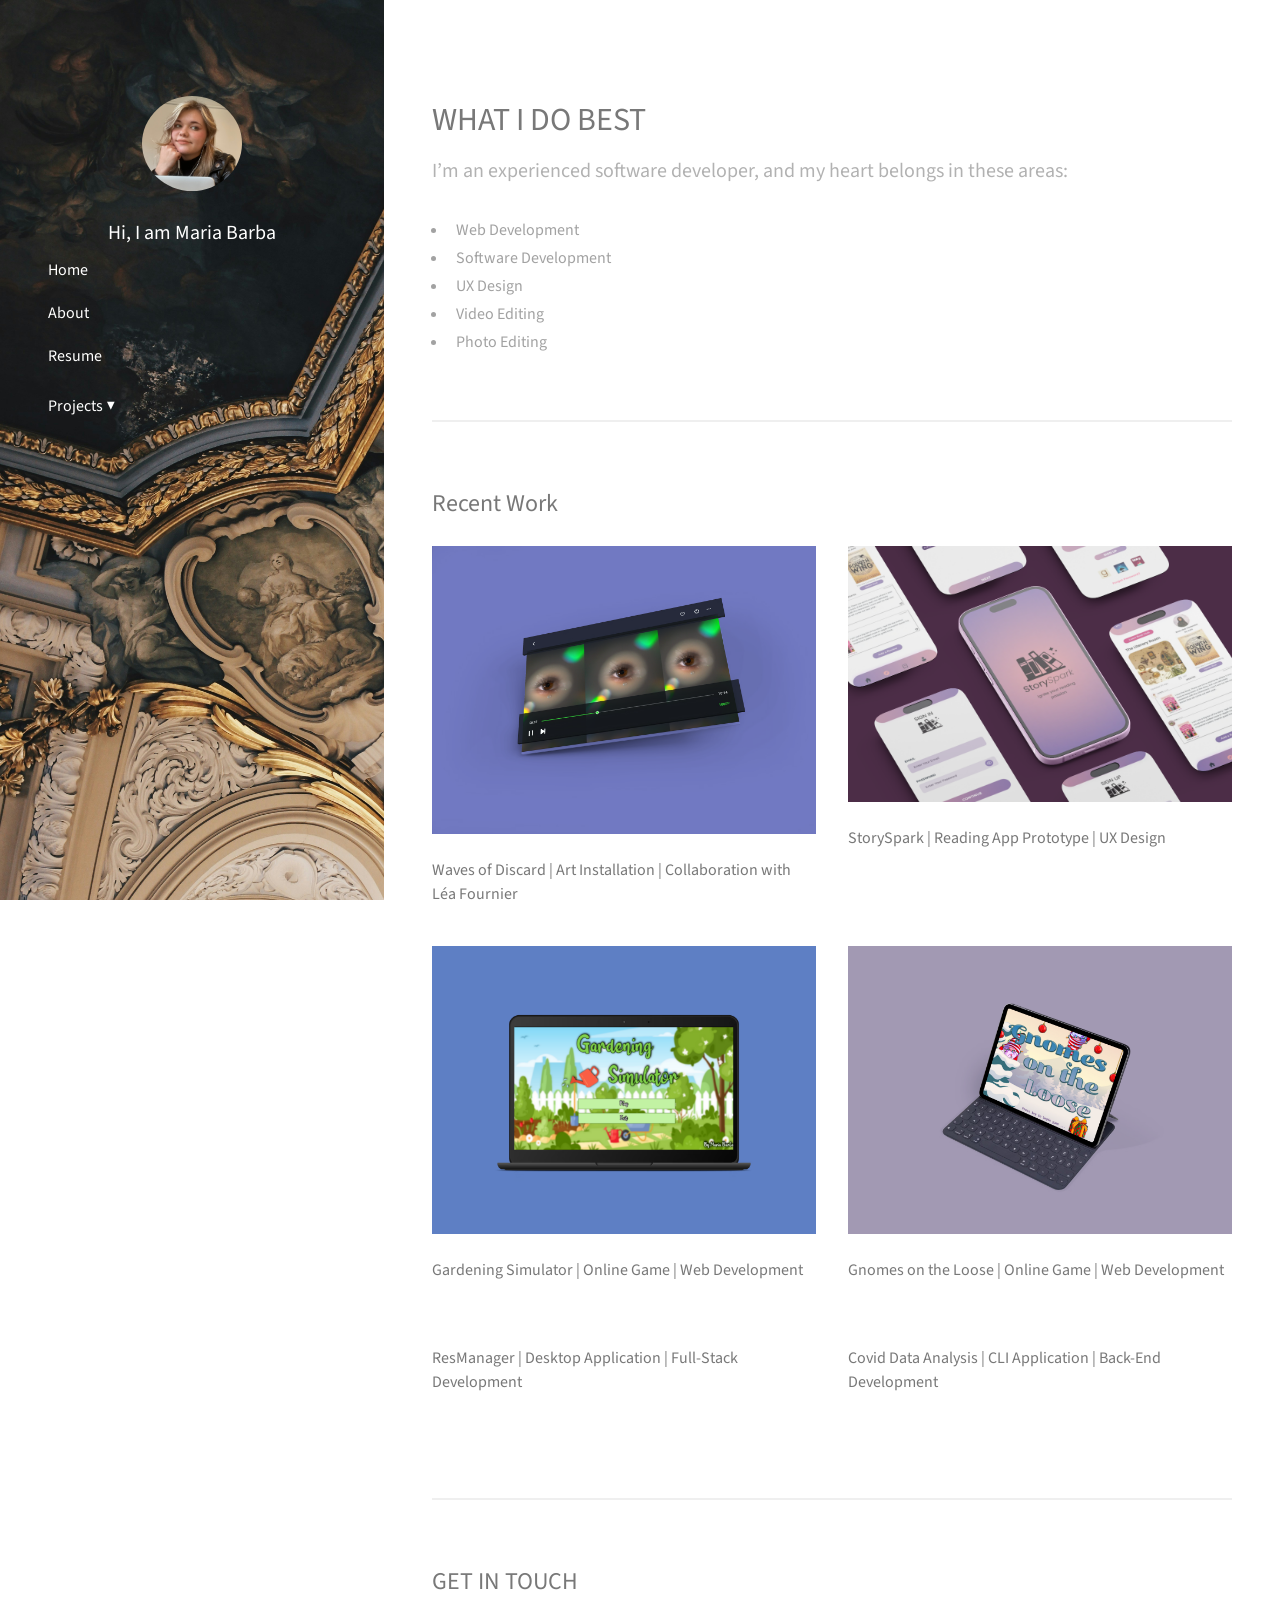
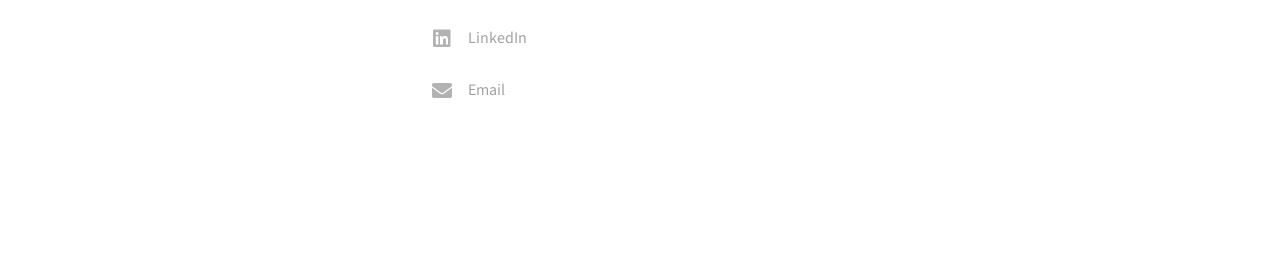
==== commit 733b43e1: "Add scrollbar and new images" ====
--- a/index.html
+++ b/index.html
@@ -37,30 +37,31 @@
 			<h2>Recent Work</h2>
 			<div class="row">
 				<article class="col-6 col-12-xsmall work-item">
-					<a href="images/fulls/01.jpg" class="image fit thumb"><img src="images/thumbs/01.jpg" alt="" /></a>
+					<a href="images/fulls/01.png" class="image fit thumb"><img src="images/thumbs/01.png" alt="" /></a>
 					<h3><a href="./WavesOfDiscard.html">Waves of Discard | Art Installation | Collaboration with Léa
 							Fournier</a></h3>
 				</article>
 				<article class="col-6 col-12-xsmall work-item">
-					<a href="images/fulls/02.jpg" class="image fit thumb"><img src="images/thumbs/02.jpg" alt="" /></a>
+					<a href="images/fulls/02.png" class="image fit thumb"><img src="images/thumbs/02.png" alt="" /></a>
 					<h3><a href="./StorySpark.html">StorySpark | Reading App Prototype | UX Design </a></h3>
 				</article>
 				<article class="col-6 col-12-xsmall work-item">
-					<a href="images/fulls/03.jpg" class="image fit thumb"><img src="images/thumbs/03.jpg" alt="" /></a>
+					<a href="images/fulls/03.png" class="image fit thumb"><img src="images/thumbs/03.png" alt="" /></a>
 					<h3><a href="./GardeningSimulator.html">Gardening Simulator | Online Game | Web Development </a>
 					</h3>
 				</article>
 				<article class="col-6 col-12-xsmall work-item">
-					<a href="images/fulls/04.jpg" class="image fit thumb"><img src="images/thumbs/04.jpg" alt="" /></a>
+					<a href="images/fulls/04.png" class="image fit thumb"><img src="images/thumbs/04.png" alt="" /></a>
 					<h3><a href="./GnomesOnTheLoose.html">Gnomes on the Loose | Online Game | Web Development</a></h3>
 				</article>
 				<article class="col-6 col-12-xsmall work-item">
-					<a href="images/fulls/05.jpg" class="image fit thumb"><img src="images/thumbs/05.jpg" alt="" /></a>
+					<a href="images/fulls/05.png" class="image fit thumb"><img src="images/thumbs/05.png" alt="" /></a>
 					<h3><a href="./ResManager.html">ResManager | Desktop Application | Full-Stack Development</a>
 					</h3>
 				</article>
 				<article class="col-6 col-12-xsmall work-item">
-					<a href="images/fulls/06.jpg" class="image fit thumb"><img src="images/thumbs/06.jpg" alt="" /></a>
+					<a href="images/fulls/06.jpeg" class="image fit thumb"><img src="images/thumbs/06.jpeg"
+							alt="" /></a>
 					<h3><a href="./CovidDataAnalysis.html">Covid Data Analysis | CLI Application | Back-End
 							Development</a>
 					</h3>
--- a/assets/css/main.css
+++ b/assets/css/main.css
@@ -3423,7 +3423,7 @@
 }
 
 .scrollable {
-	max-height: 250px;
+	max-height: 150px;
 	overflow-y: auto;
 	scrollbar-width: thin;
 	scrollbar-color: rgba(255, 255, 255, 0.5) transparent;
@@ -3441,7 +3441,7 @@
 .show {
 	display: block;
 	opacity: 1;
-	max-height: 500px;
+	max-height: 200px;
 }
 
 #header {
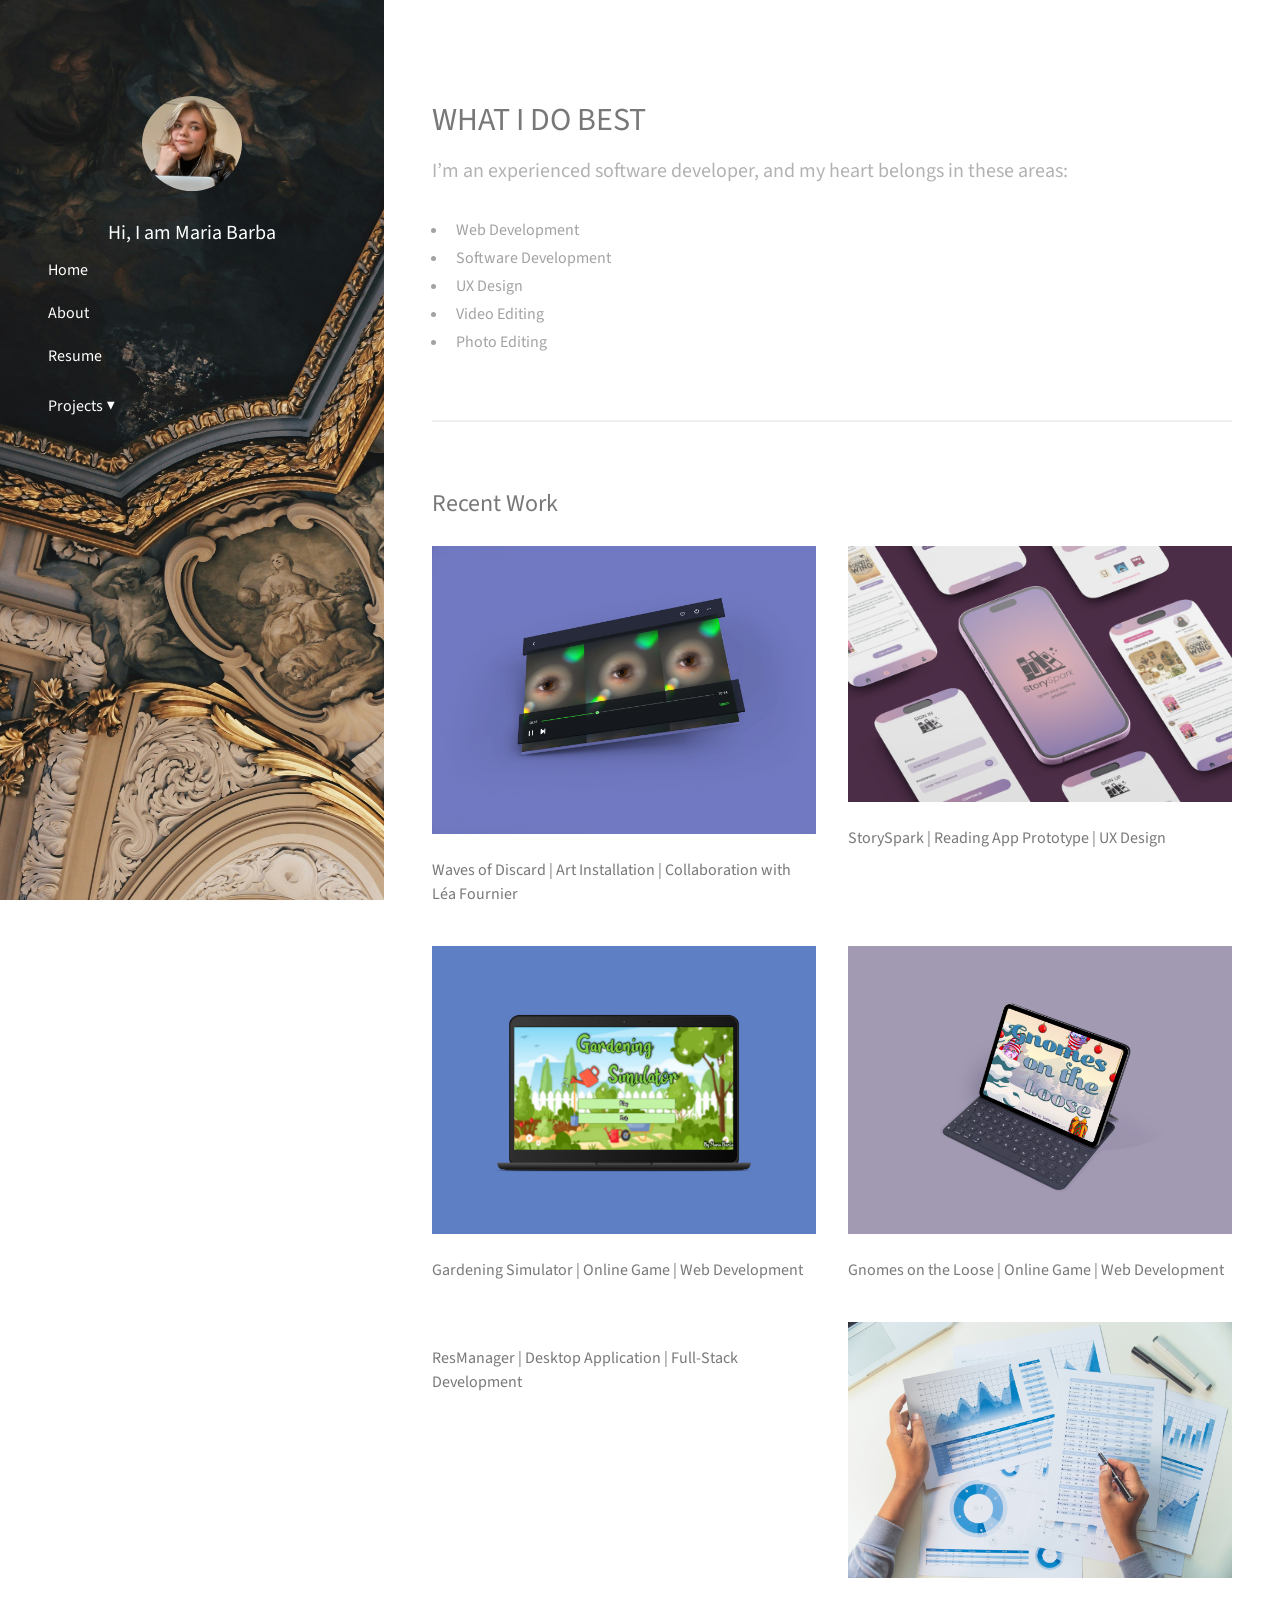
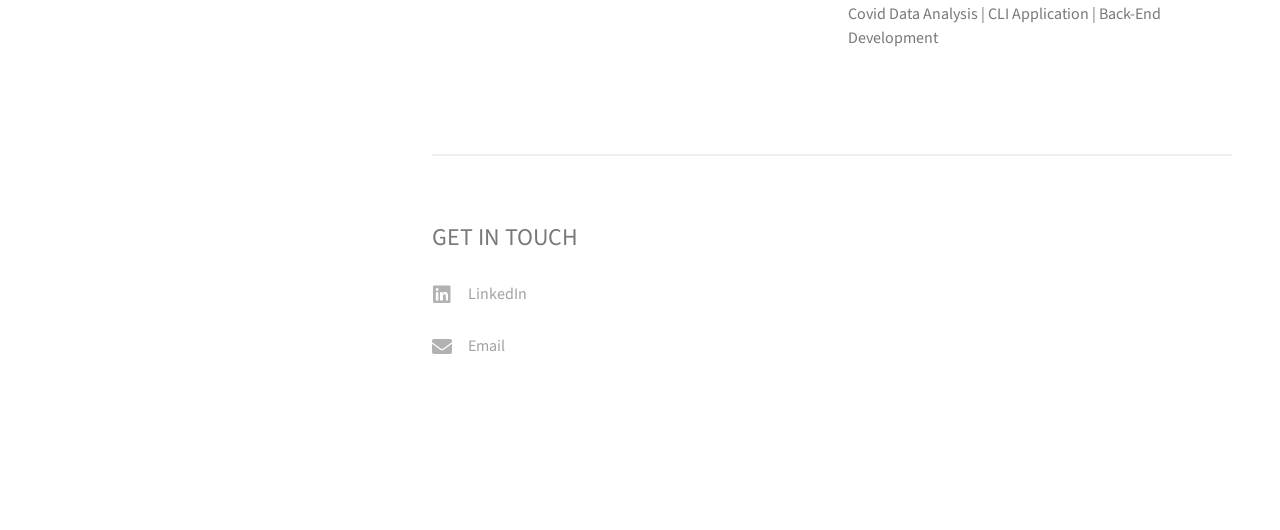
==== commit a42195a8: "Update images and resume" ====
--- a/index.html
+++ b/index.html
@@ -60,8 +60,7 @@
 					</h3>
 				</article>
 				<article class="col-6 col-12-xsmall work-item">
-					<a href="images/fulls/06.jpeg" class="image fit thumb"><img src="images/thumbs/06.jpeg"
-							alt="" /></a>
+					<a href="images/fulls/06.jpg" class="image fit thumb"><img src="images/thumbs/06.jpg" alt="" /></a>
 					<h3><a href="./CovidDataAnalysis.html">Covid Data Analysis | CLI Application | Back-End
 							Development</a>
 					</h3>
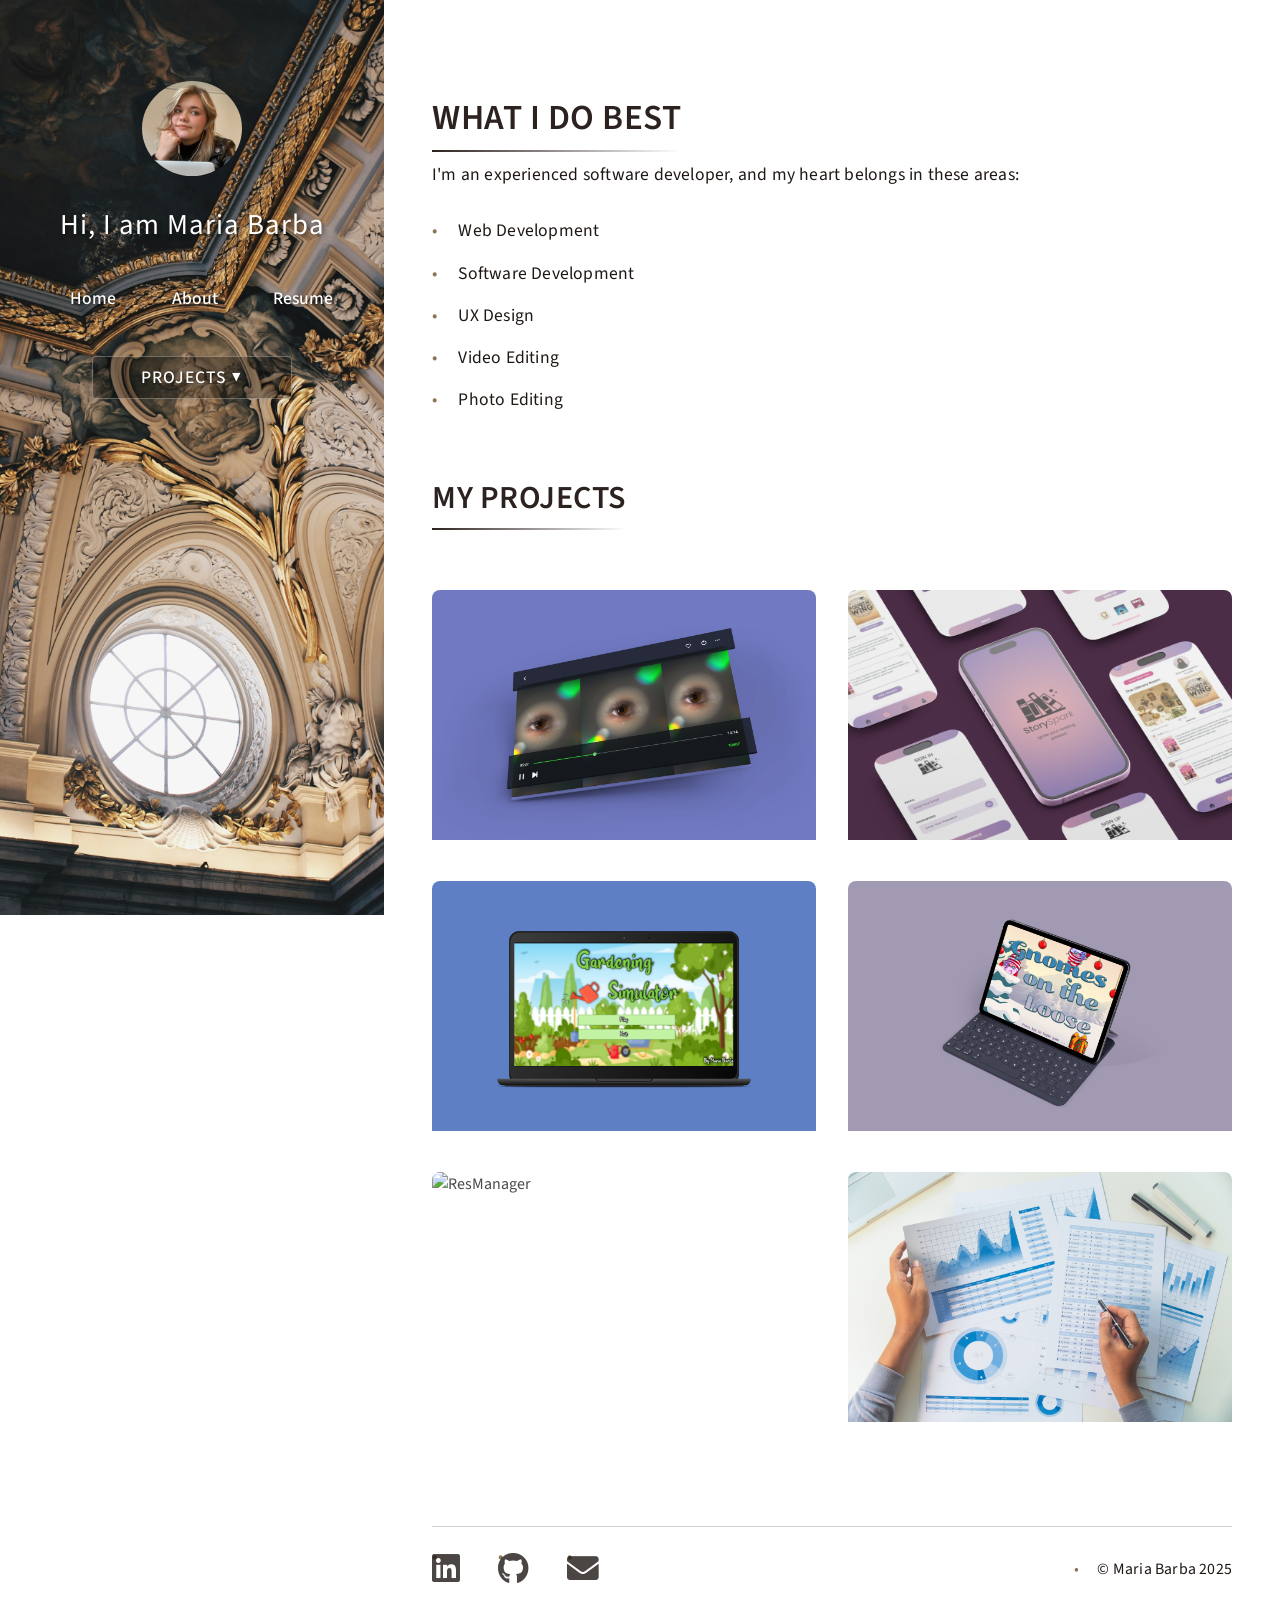
==== commit 835244ad: "Fix menu, style issues" ====
--- a/index.html
+++ b/index.html
@@ -19,8 +19,9 @@
 		<!-- One -->
 		<header class="major">
 			<h2>WHAT I DO BEST</h2>
+			<br>
 			<p>
-				I’m an experienced software developer, and my heart belongs in these areas:
+				I'm an experienced software developer, and my heart belongs in these areas:
 			</p>
 			<ul>
 				<li>Web Development</li>
@@ -32,71 +33,64 @@
 		</header>
 		</section>
 
-		<!-- Two -->
-		<section id="two">
-			<h2>Recent Work</h2>
-			<div class="row">
-				<article class="col-6 col-12-xsmall work-item">
-					<a href="images/fulls/01.png" class="image fit thumb"><img src="images/thumbs/01.png" alt="" /></a>
-					<h3><a href="./WavesOfDiscard.html">Waves of Discard | Art Installation | Collaboration with Léa
-							Fournier</a></h3>
-				</article>
-				<article class="col-6 col-12-xsmall work-item">
-					<a href="images/fulls/02.png" class="image fit thumb"><img src="images/thumbs/02.png" alt="" /></a>
-					<h3><a href="./StorySpark.html">StorySpark | Reading App Prototype | UX Design </a></h3>
-				</article>
-				<article class="col-6 col-12-xsmall work-item">
-					<a href="images/fulls/03.png" class="image fit thumb"><img src="images/thumbs/03.png" alt="" /></a>
-					<h3><a href="./GardeningSimulator.html">Gardening Simulator | Online Game | Web Development </a>
-					</h3>
-				</article>
-				<article class="col-6 col-12-xsmall work-item">
-					<a href="images/fulls/04.png" class="image fit thumb"><img src="images/thumbs/04.png" alt="" /></a>
-					<h3><a href="./GnomesOnTheLoose.html">Gnomes on the Loose | Online Game | Web Development</a></h3>
-				</article>
-				<article class="col-6 col-12-xsmall work-item">
-					<a href="images/fulls/05.png" class="image fit thumb"><img src="images/thumbs/05.png" alt="" /></a>
-					<h3><a href="./ResManager.html">ResManager | Desktop Application | Full-Stack Development</a>
-					</h3>
-				</article>
-				<article class="col-6 col-12-xsmall work-item">
-					<a href="images/fulls/06.jpg" class="image fit thumb"><img src="images/thumbs/06.jpg" alt="" /></a>
-					<h3><a href="./CovidDataAnalysis.html">Covid Data Analysis | CLI Application | Back-End
-							Development</a>
-					</h3>
-				</article>
+		<!-- Project Gallery -->
+		<section id="projects">
+			<h2>MY PROJECTS</h2>
+			<div class="gallery">
+				<div class="gallery-item" onclick="window.location.href='./WavesOfDiscard.html'">
+					<img src="images/fulls/01.png" alt="Waves of Discard" />
+					<div class="overlay">
+						<h3>Waves of Discard</h3>
+						<p>Art Installation</p>
+					</div>
+				</div>
+				<div class="gallery-item" onclick="window.location.href='./StorySpark.html'">
+					<img src="images/fulls/02.png" alt="StorySpark" />
+					<div class="overlay">
+						<h3>StorySpark</h3>
+						<p>Mobile App</p>
+					</div>
+				</div>
+				<div class="gallery-item" onclick="window.location.href='./GardeningSimulator.html'">
+					<img src="images/fulls/03.png" alt="Gardening Simulator" />
+					<div class="overlay">
+						<h3>Gardening Simulator</h3>
+						<p>Game Development</p>
+					</div>
+				</div>
+				<div class="gallery-item" onclick="window.location.href='./GnomesOnTheLoose.html'">
+					<img src="images/fulls/04.png" alt="Gnomes on the Loose" />
+					<div class="overlay">
+						<h3>Gnomes on the Loose</h3>
+						<p>Game Development</p>
+					</div>
+				</div>
+				<div class="gallery-item" onclick="window.location.href='./ResManager.html'">
+					<img src="images/fulls/05.png" alt="ResManager" />
+					<div class="overlay">
+						<h3>ResManager</h3>
+						<p>Web Application</p>
+					</div>
+				</div>
+				<div class="gallery-item" onclick="window.location.href='./CovidDataAnalysis.html'">
+					<img src="images/fulls/06.jpg" alt="Covid Data Analysis" />
+					<div class="overlay">
+						<h3>Covid Data Analysis</h3>
+						<p>Data Science</p>
+					</div>
+				</div>
 			</div>
 		</section>
 
-		<!-- Three -->
-		<section id="three">
-			<h2>GET IN TOUCH</h2>
-			<div class="row">
-				<div class="col-4 col-12-small">
-					<ul class="labeled-icons">
-						<li>
-
-							<h3 class="icon brands fa-linkedin"><span class="label">LinkedIn</span></h3>
-							<a href="https://www.linkedin.com/in/maria-barba-035b821a1/">LinkedIn</a>
-
-						</li>
-						<li>
-							<h3 class="icon solid fa-envelope"><span class="label">Email</span></h3>
-							<a href="mailto:brmaria716@gmail.com">Email</a>
-						</li>
-					</ul>
-				</div>
-			</div>
-		</section>
 		<!-- Footer -->
 		<div id="footer-container"></div>
 
 		<!-- Scripts -->
 		<script src="assets/js/jquery.min.js"></script>
-		<script src="assets/js/jquery.poptrox.min.js"></script>
 		<script src="assets/js/browser.min.js"></script>
 		<script src="assets/js/breakpoints.min.js"></script>
 		<script src="assets/js/util.js"></script>
+		<script src="assets/js/components.js"></script>
 		<script src="assets/js/main.js"></script>
 
 </body>
--- a/assets/css/main.css
+++ b/assets/css/main.css
@@ -2800,11 +2800,7 @@
 	width: calc(100% - 35%);
 }
 
-#main>section {
-	border-top: solid 2px #efefef;
-	margin: 4em 0 0 0;
-	padding: 4em 0 0 0;
-}
+
 
 #main>section:first-child {
 	border-top: 0;
@@ -3372,6 +3368,8 @@
 	flex-direction: column;
 	align-items: flex-start;
 	gap: 5px;
+	margin-bottom: 3em;
+	/* Add space for footer */
 }
 
 .menu>div {
@@ -3379,71 +3377,131 @@
 }
 
 .dropdown {
-	width: 100%;
+	width: 80%;
 	position: relative;
+	text-align: center;
+	margin: 0 auto;
+	/* Center the dropdown */
 }
 
 .dropbtn {
-	background: none;
+	background: rgba(0, 0, 0, 0.3);
 	color: white;
-	border: none;
+	border: 1px solid rgba(255, 255, 255, 0.3);
+	border-radius: 4px;
 	cursor: pointer;
-	font-size: 1em;
-	font-family: "Source Sans Pro", Helvetica, sans-serif;
-	text-align: left;
-	width: 100%;
-	padding: 10px 0;
+	font-size: 1.1em;
+	font-weight: 500;
+	padding: 8px 15px;
+	text-shadow: 1px 1px 3px rgba(0, 0, 0, 0.5);
+	transition: all 0.3s ease;
+}
+
+.dropbtn:hover {
+	background: rgba(255, 255, 255, 0.2);
 }
 
 .dropdown-content {
 	display: none;
-	background-color: rgba(0, 0, 0, 0.8);
-	min-width: 120px;
-	padding: 5px 0;
-	opacity: 0;
-	transition: opacity 0.5s ease-in-out, max-height 0.7s ease-in-out;
-	max-height: 0;
-	overflow: hidden;
-	border-radius: 5px;
+	background-color: rgba(31, 24, 21, 0.95);
+	min-width: 200px;
+	/* Fixed width for consistency */
+	padding: 8px 0;
+	border-radius: 4px;
+	box-shadow: 0 4px 6px rgba(0, 0, 0, 0.1);
+	position: absolute;
+	left: 50%;
+	transform: translateX(-50%);
+	z-index: 10;
 }
 
 .dropdown-content a {
 	display: block;
-	padding: 10px;
+	padding: 10px 20px;
 	color: white;
 	text-decoration: none;
-	font-size: 1em;
+	font-size: 0.9em;
+	text-align: left;
+	border-left: 3px solid transparent;
+	transition: all 0.3s ease;
+	white-space: nowrap;
 	overflow: hidden;
-	white-space: nowrap;
-	opacity: 0;
+	text-overflow: ellipsis;
 }
 
 .dropdown-content a:hover {
-	background-color: rgba(255, 255, 255, 0.2);
-}
-
+	background-color: rgba(255, 255, 255, 0.1);
+	border-left: 3px solid #d1caa8;
+	padding-left: 25px;
+}
+
+/* Project categories */
+.dropdown-content .project-web::before {
+	content: "🌐 ";
+}
+
+.dropdown-content .project-game::before {
+	content: "🎮 ";
+}
+
+.dropdown-content .project-art::before {
+	content: "🎨 ";
+}
+
+.dropdown-content .project-app::before {
+	content: "📱 ";
+}
+
+.dropdown-content .project-data::before {
+	content: "📊 ";
+}
+
+/* Scrollable dropdown for many items */
 .scrollable {
-	max-height: 150px;
+	max-height: 300px;
 	overflow-y: auto;
 	scrollbar-width: thin;
-	scrollbar-color: rgba(255, 255, 255, 0.5) transparent;
+	scrollbar-color: rgba(255, 255, 255, 0.3) transparent;
 }
 
 .scrollable::-webkit-scrollbar {
-	width: 6px;
+	width: 4px;
 }
 
 .scrollable::-webkit-scrollbar-thumb {
-	background: rgba(182, 72, 72, 0.5);
-	border-radius: 3px;
+	background: rgba(255, 255, 255, 0.3);
+	border-radius: 2px;
+}
+
+.scrollable::-webkit-scrollbar-track {
+	background: transparent;
+}
+
+/* Show/hide animation */
+.show {
+	display: block;
+	animation: dropdownFade 0.3s ease;
+}
+
+@keyframes dropdownFade {
+	from {
+		opacity: 0;
+		transform: translateX(-50%) translateY(-10px);
+	}
+
+	to {
+		opacity: 1;
+		transform: translateX(-50%) translateY(0);
+	}
 }
 
 .show {
 	display: block;
 	opacity: 1;
-	max-height: 200px;
-}
-
+	max-height: 150px;
+}
+
+/* Remove zoom transitions and fix header size */
 #header {
 	background-image: url('../../images/bg.jpg');
 	background-size: cover;
@@ -3453,21 +3511,848 @@
 	align-items: center;
 	justify-content: center;
 	text-align: center;
-	height: 100vh;
+	height: calc(100vh + 30px);
+	margin-top: -15px;
+	margin-bottom: -15px;
+	transform: none !important;
+	/* Remove transform */
+	transition: opacity 0.3s ease-in-out;
+}
+
+/* Remove hover effect completely */
+#header:hover {
+	transform: none !important;
+}
+
+/* Update header container transitions */
+#header-container {
+	opacity: 0;
+	will-change: opacity;
+	transition: opacity 0.2s ease-out;
+}
+
+body.loaded #header-container {
+	opacity: 1;
+}
+
+/* Remove any transform from header loading */
+#header {
+	opacity: 0;
+	will-change: opacity;
+	backface-visibility: hidden;
+	transition: opacity 0.3s ease-out;
+	transform: none !important;
+}
+
+#header.loaded {
+	opacity: 1;
+}
+
+/* Remove transform from footer to prevent any scaling */
+#footer {
+	transform: none !important;
+}
+
+/* Center and style navigation links */
+.menu-links {
+	display: flex;
+	justify-content: center;
+	gap: 30px;
+	width: 100%;
+}
+
+.menu-links a {
+	color: white;
+	text-decoration: none;
+	font-size: 1.1em;
+	font-weight: 500;
+	text-shadow: 2px 2px 4px rgba(0, 0, 0, 0.5);
+	padding: 5px 10px;
+	transition: all 0.3s ease;
+	position: relative;
+}
+
+.menu-links a:hover {
+	color: #d1caa8;
+	text-shadow: 2px 2px 4px rgba(0, 0, 0, 0.7);
+}
+
+.menu-links a::after {
+	content: '';
+	position: absolute;
+	width: 0;
+	height: 2px;
+	bottom: 0;
+	left: 50%;
+	background-color: #d1caa8;
+	transition: all 0.3s ease;
+	transform: translateX(-50%);
+}
+
+.menu-links a:hover::after {
+	width: 100%;
+}
+
+/* Update footer styling */
+#footer {
+	position: fixed;
+	bottom: 0;
+	left: 0;
+	width: 35%;
+	padding: 0.8em 2em;
+	background-color: rgba(31, 24, 21, 0.95);
+	z-index: 2;
+}
+
+#footer .inner {
+	display: flex;
+	justify-content: space-between;
+	align-items: center;
+	width: 100%;
+}
+
+#footer .icons {
+	display: flex;
+	gap: 15px;
+	margin: 0;
+	padding: 0;
+	list-style: none;
+}
+
+#footer .copyright {
+	margin: 0;
+	padding: 0;
+	list-style: none;
+	font-size: 0.9em;
+	color: rgba(255, 255, 255, 0.8);
+	white-space: nowrap;
+}
+
+#footer .icons a {
+	color: white;
+	opacity: 0.8;
+	transition: opacity 0.3s ease;
+}
+
+#footer .icons a:hover {
+	opacity: 1;
+}
+
+/* Responsive footer */
+@media screen and (max-width: 980px) {
+	#footer {
+		position: relative;
+		width: 100%;
+		padding: 0.5em 1em;
+	}
+
+	#footer .inner {
+		flex-direction: column;
+		gap: 10px;
+		text-align: center;
+	}
+}
+
+/* Contact section footer styling */
+.contact-footer {
+	display: flex;
+	justify-content: space-between;
+	align-items: center;
+	width: 100%;
+	padding: 1em 0;
+	margin-top: 2em;
+}
+
+.contact-footer .icons {
+	display: flex;
+	gap: 15px;
+	margin: 0;
+	padding: 0;
+	list-style: none;
+}
+
+.contact-footer .copyright {
+	margin: 0;
+	padding: 0;
+	list-style: none;
+	font-size: 0.9em;
+	color: rgba(255, 255, 255, 0.8);
+	white-space: nowrap;
+}
+
+/* Remove the fixed footer */
+#footer {
+	display: none;
+}
+
+/* Responsive adjustments */
+@media screen and (max-width: 980px) {
+	.contact-footer {
+		flex-direction: row;
+		gap: 20px;
+		justify-content: space-between;
+	}
+}
+
+/* Project Gallery */
+.gallery {
+	display: grid;
+	grid-template-columns: repeat(auto-fill, minmax(300px, 1fr));
+	gap: 2em;
+	padding: 2em 0;
+}
+
+.gallery-item {
+	position: relative;
+	overflow: hidden;
+	border-radius: 8px;
+	cursor: pointer;
+	transform: translateY(0);
+	transition: transform 0.3s ease, box-shadow 0.3s ease;
+}
+
+.gallery-item img {
+	width: 100%;
+	height: 250px;
+	object-fit: cover;
 	transition: transform 0.5s ease;
 }
 
-#header:hover {
+.gallery-item .overlay {
+	position: absolute;
+	bottom: 0;
+	left: 0;
+	right: 0;
+	background: linear-gradient(to top, rgba(0, 0, 0, 0.8), transparent);
+	padding: 1.5em;
+	transform: translateY(100%);
+	transition: transform 0.3s ease;
+}
+
+.gallery-item .overlay h3 {
+	color: white;
+	margin: 0 0 0.5em 0;
+	font-size: 1.2em;
+}
+
+.gallery-item .overlay p {
+	color: rgba(255, 255, 255, 0.8);
+	margin: 0;
+	font-size: 0.9em;
+}
+
+/* Hover Effects */
+.gallery-item:hover {
+	transform: translateY(-5px);
+	box-shadow: 0 10px 20px rgba(0, 0, 0, 0.2);
+}
+
+.gallery-item:hover img {
 	transform: scale(1.05);
-
-}
-
-
-.image.avatar {
-	margin-bottom: 10px;
-}
-
-h1 {
+}
+
+.gallery-item:hover .overlay {
+	transform: translateY(0);
+}
+
+/* Animation for items appearing */
+@keyframes fadeInUp {
+	from {
+		opacity: 0;
+		transform: translateY(20px);
+	}
+
+	to {
+		opacity: 1;
+		transform: translateY(0);
+	}
+}
+
+.gallery-item {
+	animation: fadeInUp 0.6s ease backwards;
+}
+
+.gallery-item:nth-child(1) {
+	animation-delay: 0.1s;
+}
+
+.gallery-item:nth-child(2) {
+	animation-delay: 0.2s;
+}
+
+.gallery-item:nth-child(3) {
+	animation-delay: 0.3s;
+}
+
+.gallery-item:nth-child(4) {
+	animation-delay: 0.4s;
+}
+
+.gallery-item:nth-child(5) {
+	animation-delay: 0.5s;
+}
+
+.gallery-item:nth-child(6) {
+	animation-delay: 0.6s;
+}
+
+/* Responsive adjustments */
+@media screen and (max-width: 736px) {
+	.gallery {
+		grid-template-columns: repeat(auto-fill, minmax(250px, 1fr));
+		gap: 1.5em;
+	}
+
+	.gallery-item img {
+		height: 200px;
+	}
+}
+
+#contact h2 {
+	color: #1f1815;
+	margin-bottom: 1em;
+	font-weight: 600;
+}
+
+/* Contact Footer Styling */
+.contact-footer {
+	display: flex;
+	justify-content: space-between;
+	align-items: center;
+	width: 100%;
+	padding: 1em 0;
+	margin-top: 1em;
+	border-top: 1px solid rgba(31, 24, 21, 0.2);
+}
+
+.contact-footer .icons {
+	display: flex;
+	gap: 20px;
+	margin: 0;
+	padding: 0;
+	list-style: none;
+}
+
+.contact-footer .icons a {
+	color: #1f1815;
+	font-size: 1.2em;
+	opacity: 0.8;
+	transition: all 0.3s ease;
+}
+
+.contact-footer .icons a:hover {
+	opacity: 1;
+	color: #8b7355;
+	transform: translateY(-2px);
+}
+
+.contact-footer .copyright {
+	margin: 0;
+	padding: 0;
+	list-style: none;
+	color: #1f1815;
+	font-size: 0.9em;
+	white-space: nowrap;
+}
+
+/* Responsive adjustments */
+@media screen and (max-width: 736px) {
+	#contact {
+		padding: 1.5em 0;
+		margin-top: 1.5em;
+	}
+
+	.contact-footer {
+		flex-direction: column;
+		gap: 15px;
+		text-align: center;
+	}
+
+	.contact-footer .icons {
+		justify-content: center;
+	}
+}
+
+/* Typography Improvements */
+h1,
+h2,
+h3,
+h4,
+h5,
+h6 {
+	font-family: 'Source Sans Pro', sans-serif;
+	color: #2c2320;
+	font-weight: 600;
+	line-height: 1.3;
+	margin: 0 0 1em 0;
+	letter-spacing: 0.5px;
+}
+
+h2 {
+	font-size: 2em;
+	margin-bottom: 1.2em;
+	position: relative;
+	display: inline-block;
+}
+
+h2::after {
+	content: '';
+	position: absolute;
+	bottom: -10px;
+	left: 0;
+	width: 100%;
+	height: 2px;
+	background: linear-gradient(to right, #2c2320, transparent);
+}
+
+p {
+	font-family: 'Source Sans Pro', sans-serif;
+	font-size: 1.1em;
+	line-height: 1.8;
+	color: #4a4a4a;
+	margin: 0 0 1.5em 0;
+	letter-spacing: 0.2px;
+}
+
+/* List Styling */
+ul {
+	list-style-type: none;
+	padding-left: 0;
+	margin: 1.5em 0;
+}
+
+ul li {
+	position: relative;
+	padding-left: 1.5em;
+	margin-bottom: 0.8em;
+	font-size: 1.1em;
+	color: #4a4a4a;
+	line-height: 1.6;
+}
+
+ul li:before {
+	content: '•';
+	position: absolute;
+	left: 0;
+	color: #8b7355;
+}
+
+/* Link Styling */
+a {
+	color: #8b7355;
+	text-decoration: none;
+	transition: color 0.3s ease, border-color 0.3s ease;
+	border-bottom: 1px solid transparent;
+}
+
+a:hover {
+	color: #2c2320;
+	border-bottom-color: currentColor;
+}
+
+/* Button Styling */
+.button {
+	display: inline-block;
+	padding: 0.8em 1.6em;
+	background-color: #8b7355;
 	color: white;
-	z-index: 1;
+	border: none;
+	border-radius: 4px;
+	font-size: 1em;
+	font-weight: 500;
+	text-transform: uppercase;
+	letter-spacing: 1px;
+	transition: all 0.3s ease;
+	margin: 1em 0;
+}
+
+.button:hover {
+	background-color: #2c2320;
+	transform: translateY(-2px);
+	box-shadow: 0 4px 8px rgba(0, 0, 0, 0.1);
+	border-bottom-color: transparent;
+}
+
+/* Section Spacing */
+section {
+	margin: 4em 0;
+	padding: 0;
+}
+
+section:first-child {
+	margin-top: 0;
+}
+
+/* Project Description Styling */
+.project-description {
+	background: rgba(255, 255, 255, 0.8);
+	padding: 2em;
+	border-radius: 8px;
+	box-shadow: 0 2px 15px rgba(0, 0, 0, 0.05);
+	margin: 2em 0;
+}
+
+/* Header Emphasis */
+header.major {
+	margin-bottom: 3em;
+	text-align: left;
+}
+
+header.major h2 {
+	font-size: 2.2em;
+	margin-bottom: 0.5em;
+}
+
+/* Responsive Text Adjustments */
+@media screen and (max-width: 736px) {
+	h2 {
+		font-size: 1.75em;
+	}
+
+	p {
+		font-size: 1em;
+		line-height: 1.7;
+	}
+
+	ul li {
+		font-size: 1em;
+	}
+
+	header.major h2 {
+		font-size: 1.8em;
+	}
+}
+
+/* Header Text Styling */
+#header h1 {
+	color: white;
+	font-size: 1.8em;
+	font-weight: 600;
+	text-shadow: 2px 2px 4px rgba(0, 0, 0, 0.5);
+	letter-spacing: 1px;
+	margin-bottom: 1em;
+}
+
+.menu-links a {
+	color: white;
+	font-size: 1.1em;
+	font-weight: 500;
+	text-shadow: 1px 1px 3px rgba(0, 0, 0, 0.5);
+	text-decoration: none;
+	padding: 0.5em 1em;
+	transition: all 0.3s ease;
+	border-bottom: none;
+}
+
+.menu-links a:hover {
+	color: #d1caa8;
+	transform: translateY(-2px);
+	border-bottom: none;
+}
+
+/* Button Styling Update */
+.button,
+.actions li .button {
+	display: inline-block;
+	padding: 0.8em 1.6em;
+	background-color: #8b7355;
+	color: white !important;
+	border: none;
+	border-radius: 4px;
+	font-size: 1em;
+	font-weight: 500;
+	text-transform: uppercase;
+	letter-spacing: 1px;
+	transition: all 0.3s ease;
+	margin: 1em 0;
+	text-decoration: none;
+	box-shadow: 0 2px 4px rgba(0, 0, 0, 0.1);
+	border-bottom: none !important;
+}
+
+.button:hover,
+.actions li .button:hover {
+	background-color: #2c2320;
+	transform: translateY(-2px);
+	box-shadow: 0 4px 8px rgba(0, 0, 0, 0.2);
+	color: white !important;
+	border-bottom: none !important;
+}
+
+/* Remove dots from button lists */
+.actions {
+	list-style: none;
+	padding-left: 0;
+	margin: 1.5em 0;
+}
+
+.actions li {
+	padding-left: 0;
+	margin-bottom: 0.8em;
+}
+
+.actions li:before {
+	display: none;
+}
+
+/* Projects Button (Dropdown) */
+.dropbtn {
+	background: rgba(0, 0, 0, 0.3);
+	color: white;
+	border: 1px solid rgba(255, 255, 255, 0.3);
+	border-radius: 4px;
+	cursor: pointer;
+	font-size: 1.1em;
+	font-weight: 500;
+	text-shadow: 1px 1px 3px rgba(0, 0, 0, 0.5);
+	transition: all 0.3s ease;
+	width: auto;
+	min-width: 200px;
+}
+
+.dropbtn:hover {
+	background: rgba(0, 0, 0, 0.4);
+	border-color: rgba(255, 255, 255, 0.4);
+	transform: translateY(-2px);
+}
+
+/* Ensure consistent text color in header */
+#header p {
+	color: rgba(255, 255, 255, 0.9);
+	text-shadow: 1px 1px 3px rgba(0, 0, 0, 0.5);
+}
+
+/* Remove underlines from all header links */
+#header a {
+	border-bottom: none;
+}
+
+#header a:hover {
+	border-bottom: none;
+}
+
+/* Global Font Styles */
+:root {
+	--main-font: 'Source Sans Pro', sans-serif;
+}
+
+body {
+	font-family: var(--main-font);
+	line-height: 1.6;
+	color: #4a4a4a;
+}
+
+/* Typography Standardization */
+h1,
+h2,
+h3,
+h4,
+h5,
+h6,
+p,
+a,
+li,
+button,
+.button,
+.dropbtn {
+	font-family: var(--main-font);
+}
+
+/* Header Text */
+#header h1 {
+	font-family: var(--main-font);
+	font-size: 1.8em;
+	font-weight: 600;
+	letter-spacing: 1px;
+}
+
+/* Navigation and Menu */
+.menu-links a,
+.dropdown-content a {
+	font-family: var(--main-font);
+	font-size: 1.1em;
+	font-weight: 500;
+}
+
+/* Project Titles */
+.gallery-item h3 {
+	font-family: var(--main-font);
+	font-weight: 600;
+	font-size: 1.2em;
+}
+
+.gallery-item p {
+	font-family: var(--main-font);
+	font-size: 0.9em;
+}
+
+/* Buttons */
+.button,
+.actions li .button,
+.dropbtn {
+	font-family: var(--main-font);
+	font-weight: 500;
+	text-transform: uppercase;
+	letter-spacing: 1px;
+}
+
+/* Footer */
+.contact-footer {
+	font-family: var(--main-font);
+}
+
+.contact-footer .copyright {
+	font-family: var(--main-font);
+	font-size: 0.9em;
+}
+
+/* Ensure consistency in form elements if any */
+input,
+textarea,
+select {
+	font-family: var(--main-font);
+}
+
+/* Loading Animation */
+.loading-overlay {
+	position: fixed;
+	top: 0;
+	left: 0;
+	width: 100%;
+	height: 100%;
+	background: rgba(255, 255, 255, 0.95);
+	z-index: 9999;
+	display: flex;
+	justify-content: center;
+	align-items: center;
+	transition: opacity 0.3s ease-out;
+}
+
+.loading-overlay.fade-out {
+	opacity: 0;
+	pointer-events: none;
+}
+
+.loading-spinner {
+	width: 50px;
+	height: 50px;
+	animation: spinner-rotate 2s linear infinite;
+}
+
+.loading-spinner .path {
+	stroke: #8b7355;
+	stroke-linecap: round;
+	animation: spinner-dash 1.5s ease-in-out infinite;
+}
+
+@keyframes spinner-rotate {
+	100% {
+		transform: rotate(360deg);
+	}
+}
+
+@keyframes spinner-dash {
+	0% {
+		stroke-dasharray: 1, 150;
+		stroke-dashoffset: 0;
+	}
+
+	50% {
+		stroke-dasharray: 90, 150;
+		stroke-dashoffset: -35;
+	}
+
+	100% {
+		stroke-dasharray: 90, 150;
+		stroke-dashoffset: -124;
+	}
+}
+
+.typewriter {
+	font-family: var(--main-font);
+	font-size: 1.5em;
+	color: #8b7355;
+	position: relative;
+	width: fit-content;
+}
+
+.typewriter::after {
+	content: '...';
+	position: absolute;
+	right: -20px;
+	animation: dots 1.5s steps(4, end) infinite;
+}
+
+@keyframes dots {
+
+	0%,
+	20% {
+		content: '';
+	}
+
+	40% {
+		content: '.';
+	}
+
+	60% {
+		content: '..';
+	}
+
+	80%,
+	100% {
+		content: '...';
+	}
+}
+
+.typewriter-text {
+	border-right: 2px solid #8b7355;
+	white-space: nowrap;
+	overflow: hidden;
+	animation: typing 2s steps(7, end) infinite;
+}
+
+@keyframes typing {
+	0% {
+		width: 0;
+	}
+
+	50%,
+	100% {
+		width: 7ch;
+	}
+}
+
+/* Typography Colors and Styles */
+p, li {
+    color: #1f1815;  /* Dark, almost black color */
+    font-size: 1.1em;
+    line-height: 1.8;
+    margin: 0 0 1.5em 0;
+    letter-spacing: 0.2px;
+}
+
+/* Override any existing grey text */
+#main p,
+.gallery-item p,
+.project-description p,
+section p,
+header.major p,
+.content p {
+    color: #1f1815;
+}
+
+/* Ensure list items match */
+ul li, 
+ol li {
+    color: #1f1815;
+}
+
+/* Exception for header and overlay text */
+#header p {
+    color: rgba(255, 255, 255, 0.9) !important;
+    text-shadow: 1px 1px 3px rgba(0, 0, 0, 0.5);
+}
+
+.overlay p {
+    color: white !important;
 }
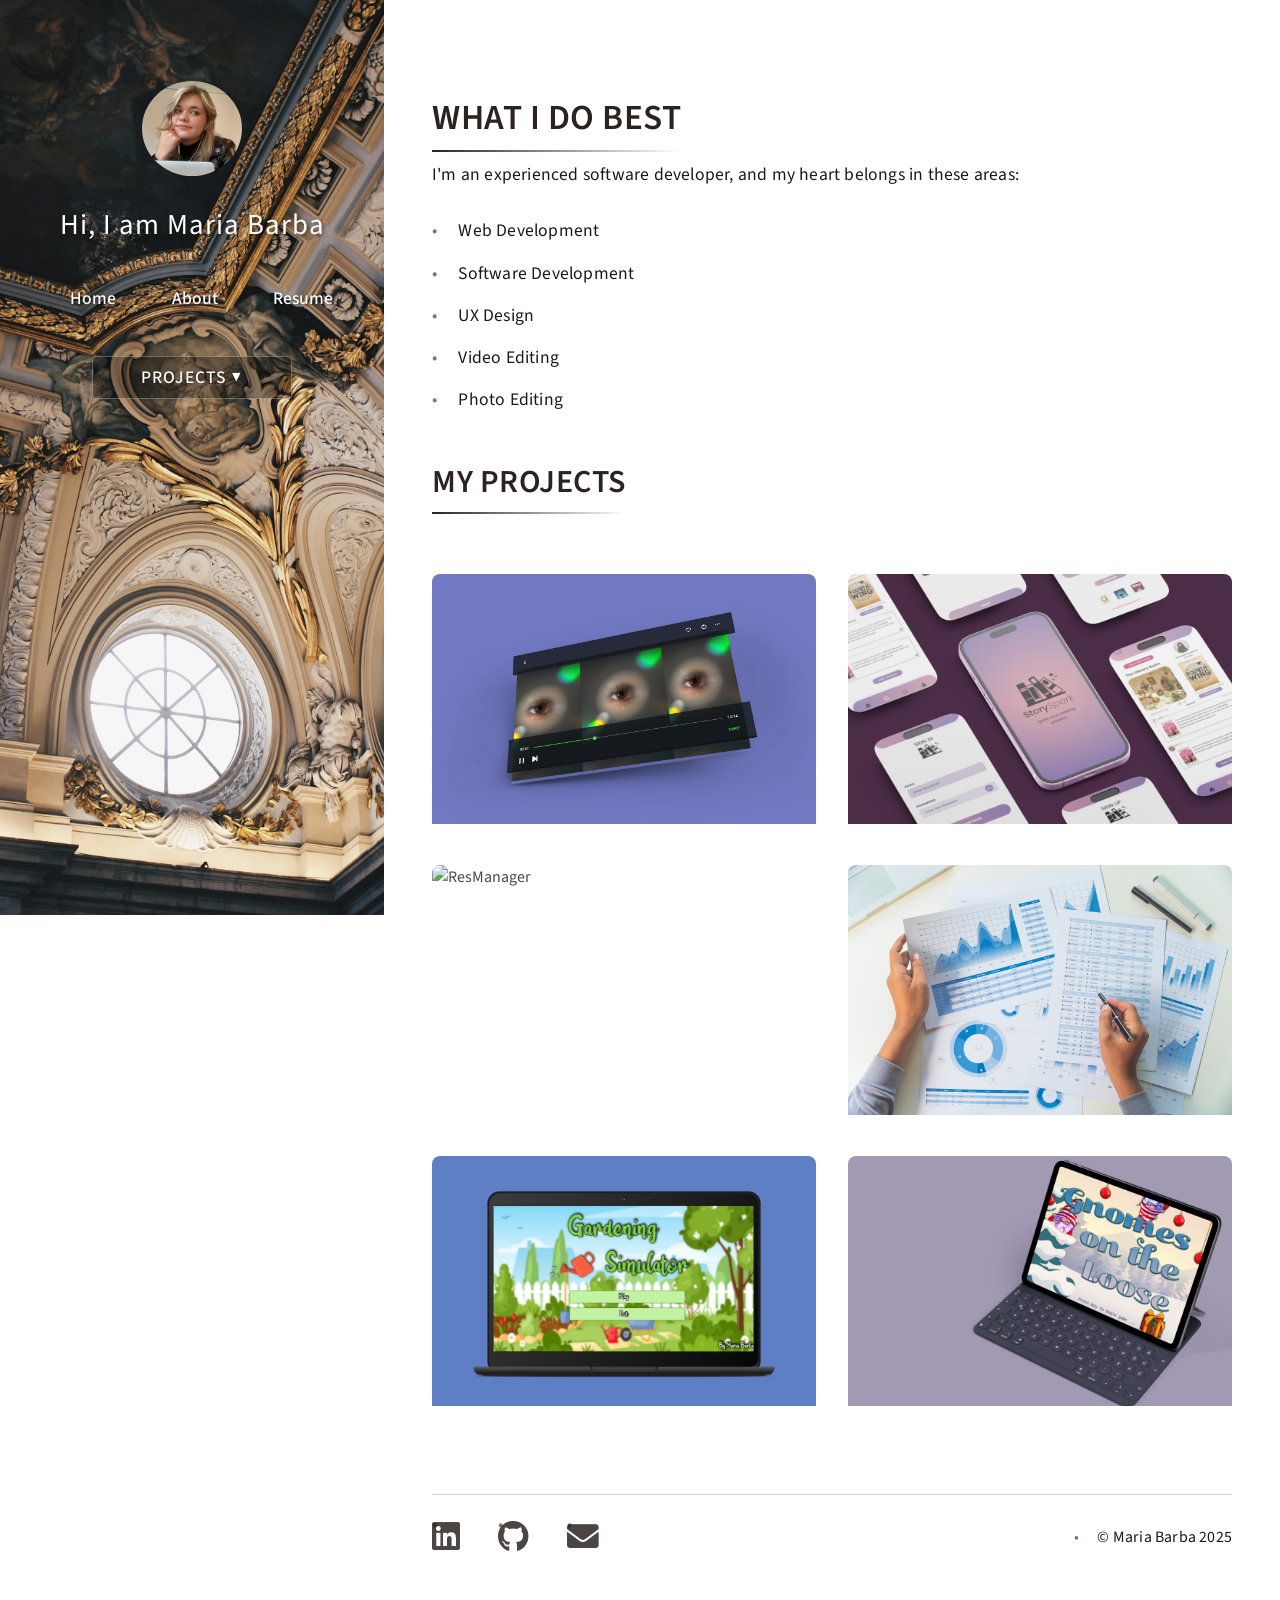
==== commit 667bc7c6: "Update project images" ====
--- a/index.html
+++ b/index.html
@@ -51,6 +51,20 @@
 						<p>Mobile App</p>
 					</div>
 				</div>
+				<div class="gallery-item" onclick="window.location.href='./ResManager.html'">
+					<img src="images/fulls/05.png" alt="ResManager" />
+					<div class="overlay">
+						<h3>ResManager</h3>
+						<p>Web Application</p>
+					</div>
+				</div>
+				<div class="gallery-item" onclick="window.location.href='./CovidDataAnalysis.html'">
+					<img src="images/fulls/06.jpg" alt="Covid Data Analysis" />
+					<div class="overlay">
+						<h3>Covid Data Analysis</h3>
+						<p>Data Science</p>
+					</div>
+				</div>
 				<div class="gallery-item" onclick="window.location.href='./GardeningSimulator.html'">
 					<img src="images/fulls/03.png" alt="Gardening Simulator" />
 					<div class="overlay">
@@ -63,20 +77,6 @@
 					<div class="overlay">
 						<h3>Gnomes on the Loose</h3>
 						<p>Game Development</p>
-					</div>
-				</div>
-				<div class="gallery-item" onclick="window.location.href='./ResManager.html'">
-					<img src="images/fulls/05.png" alt="ResManager" />
-					<div class="overlay">
-						<h3>ResManager</h3>
-						<p>Web Application</p>
-					</div>
-				</div>
-				<div class="gallery-item" onclick="window.location.href='./CovidDataAnalysis.html'">
-					<img src="images/fulls/06.jpg" alt="Covid Data Analysis" />
-					<div class="overlay">
-						<h3>Covid Data Analysis</h3>
-						<p>Data Science</p>
 					</div>
 				</div>
 			</div>
--- a/assets/css/main.css
+++ b/assets/css/main.css
@@ -4323,12 +4323,14 @@
 }
 
 /* Typography Colors and Styles */
-p, li {
-    color: #1f1815;  /* Dark, almost black color */
-    font-size: 1.1em;
-    line-height: 1.8;
-    margin: 0 0 1.5em 0;
-    letter-spacing: 0.2px;
+p,
+li {
+	color: #1f1815;
+	/* Dark, almost black color */
+	font-size: 1.1em;
+	line-height: 1.8;
+	margin: 0 0 1.5em 0;
+	letter-spacing: 0.2px;
 }
 
 /* Override any existing grey text */
@@ -4338,21 +4340,404 @@
 section p,
 header.major p,
 .content p {
-    color: #1f1815;
+	color: #1f1815;
 }
 
 /* Ensure list items match */
-ul li, 
+ul li,
 ol li {
-    color: #1f1815;
+	color: #1f1815;
 }
 
 /* Exception for header and overlay text */
 #header p {
-    color: rgba(255, 255, 255, 0.9) !important;
-    text-shadow: 1px 1px 3px rgba(0, 0, 0, 0.5);
+	color: rgba(255, 255, 255, 0.9) !important;
+	text-shadow: 1px 1px 3px rgba(0, 0, 0, 0.5);
 }
 
 .overlay p {
-    color: white !important;
+	color: white !important;
+}
+
+/* Scroll Gallery Styling */
+.scroll-gallery {
+	position: relative;
+	width: 100%;
+	margin: 2em 0;
+	overflow: hidden;
+}
+
+.gallery-container {
+	display: flex;
+	transition: transform 0.5s ease-in-out;
+	gap: 20px;
+	padding: 20px 0;
+}
+
+.scroll-gallery .gallery-item {
+	flex: 0 0 auto;
+	width: 100%;
+	max-width: 600px;
+	position: relative;
+	border-radius: 8px;
+	overflow: hidden;
+	box-shadow: 0 4px 15px rgba(0, 0, 0, 0.1);
+	transition: transform 0.3s ease;
+}
+
+.scroll-gallery .gallery-item:hover {
+	transform: translateY(-5px);
+}
+
+.scroll-gallery img {
+	width: 100%;
+	height: auto;
+	display: block;
+	border-radius: 8px;
+}
+
+.scroll-gallery .caption {
+	position: absolute;
+	bottom: 0;
+	left: 0;
+	right: 0;
+	background: rgba(31, 24, 21, 0.9);
+	color: white;
+	padding: 15px;
+	text-align: center;
+	transform: translateY(100%);
+	transition: transform 0.3s ease;
+}
+
+.scroll-gallery .gallery-item:hover .caption {
+	transform: translateY(0);
+}
+
+.scroll-btn {
+	position: absolute;
+	top: 50%;
+	transform: translateY(-50%);
+	background: rgba(139, 115, 85, 0.8);
+	color: white;
+	border: none;
+	width: 40px;
+	height: 40px;
+	border-radius: 50%;
+	cursor: pointer;
+	transition: all 0.3s ease;
+	z-index: 2;
+}
+
+.scroll-btn:hover {
+	background: #2c2320;
+}
+
+.scroll-btn.prev {
+	left: 10px;
+}
+
+.scroll-btn.next {
+	right: 10px;
+}
+
+@media screen and (max-width: 736px) {
+	.scroll-gallery .gallery-item {
+		max-width: 100%;
+	}
+
+	.scroll-btn {
+		width: 30px;
+		height: 30px;
+		font-size: 0.8em;
+	}
+}
+
+/* Project Hero Section */
+.project-hero {
+	margin: 0 0 2em 0;
+	position: relative;
+	overflow: hidden;
+}
+
+.hero-image {
+	width: 100%;
+	height: auto;
+	display: block;
+}
+
+/* Project Meta Information */
+.project-meta {
+	display: grid;
+	grid-template-columns: repeat(auto-fit, minmax(200px, 1fr));
+	gap: 2em;
+	margin: 2em 0;
+	padding: 2em;
+	background: rgba(139, 115, 85, 0.1);
+	border-radius: 8px;
+}
+
+.meta-item h3 {
+	color: #8b7355;
+	margin-bottom: 0.5em;
+	font-size: 1.1em;
+}
+
+.meta-item p {
+	margin: 0;
+}
+
+/* Feature List */
+.feature-list {
+	list-style: none;
+	padding: 0;
+	margin: 1.5em 0;
+}
+
+.feature-list li {
+	position: relative;
+	padding-left: 1.5em;
+	margin-bottom: 1em;
+}
+
+.feature-list li:before {
+	content: '→';
+	position: absolute;
+	left: 0;
+	color: #8b7355;
+}
+
+/* Features Grid */
+.features-grid {
+	display: grid;
+	grid-template-columns: repeat(auto-fit, minmax(250px, 1fr));
+	gap: 2em;
+	margin: 2em 0;
+}
+
+.feature {
+	padding: 1.5em;
+	background: rgba(139, 115, 85, 0.1);
+	border-radius: 8px;
+	transition: transform 0.3s ease;
+}
+
+.feature:hover {
+	transform: translateY(-5px);
+}
+
+.feature h3 {
+	color: #8b7355;
+	margin-bottom: 0.5em;
+}
+
+.feature p {
+	margin: 0;
+}
+
+/* Prototype Section */
+.prototype-link {
+	text-align: center;
+	padding: 1.5em;
+	background: rgba(139, 115, 85, 0.1);
+	border-radius: 8px;
+	margin: 2em 0;
+	display: flex;
+	flex-direction: column;
+	align-items: center;
+	gap: 1em;
+}
+
+.prototype-link p {
+	margin: 0;
+}
+
+.prototype-link .actions {
+	margin: 0;
+	padding: 0;
+}
+
+.prototype-link .button {
+	margin: 0;
+}
+
+/* Title Section Update */
+#title {
+	margin-bottom: 1em;
+	text-align: center;
+}
+
+#title .major {
+	margin-bottom: 0;
+}
+
+#title h2 {
+	margin-bottom: 0.2em;
+}
+
+#title .year {
+	color: #8b7355;
+	font-size: 1.2em;
+	margin: 0;
+	font-weight: 500;
+}
+
+/* Project Overview Update */
+#overview {
+	margin-top: 2em;
+}
+
+/* Adjust vertical spacing */
+section {
+	margin: 3em 0;
+}
+
+section:first-child {
+	margin-top: 0;
+}
+
+/* Remove emoji icons from dropdown */
+.dropdown-content .project-web::before,
+.dropdown-content .project-game::before,
+.dropdown-content .project-art::before,
+.dropdown-content .project-app::before,
+.dropdown-content .project-data::before {
+	display: none;
+}
+
+/* Responsive Adjustments */
+@media screen and (max-width: 736px) {
+	.project-hero {
+		margin: -1em -2em 1em -2em;
+	}
+
+	.project-meta {
+		grid-template-columns: 1fr;
+		gap: 1em;
+		padding: 1em;
+	}
+
+	.features-grid {
+		grid-template-columns: 1fr;
+	}
+}
+
+/* Project Title Section */
+#title {
+	margin-bottom: 2em;
+}
+
+#title .year {
+	color: #8b7355;
+	font-size: 1.2em;
+	margin: -1em 0 1em 0;
+	font-weight: 500;
+}
+
+/* Project Hero Section Update */
+.project-hero {
+	margin: 0 0 2em 0;
+	position: relative;
+	overflow: hidden;
+	max-height: none; /* Remove max-height restriction */
+}
+
+.hero-image {
+	width: 100%;
+	height: auto; /* Let image maintain natural height */
+	display: block;
+	object-fit: contain; /* Ensure image isn't cropped */
+}
+
+/* Responsive adjustments */
+@media screen and (max-width: 736px) {
+	.project-hero {
+		margin: 0 0 1em 0;
+	}
+}
+
+/* Scroll Gallery Updates for Mobile Prototype Images */
+.scroll-gallery {
+    position: relative;
+    width: 100%;
+    margin: 2em 0;
+    overflow: hidden;
+}
+
+.gallery-container {
+    display: flex;
+    transition: transform 0.5s ease-in-out;
+    gap: 30px;
+    padding: 20px 0;
+    justify-content: flex-start;
+}
+
+.scroll-gallery .gallery-item {
+    flex: 0 0 auto;
+    width: 280px; /* Fixed width for mobile screenshots */
+    position: relative;
+    border-radius: 8px;
+    overflow: hidden;
+    box-shadow: 0 4px 15px rgba(0, 0, 0, 0.1);
+    transition: transform 0.3s ease;
+}
+
+.scroll-gallery img {
+    width: 100%;
+    height: 600px; /* Taller height for mobile screenshots */
+    object-fit: cover;
+    border-radius: 8px;
+}
+
+.scroll-gallery .caption {
+    position: absolute;
+    bottom: 0;
+    left: 0;
+    right: 0;
+    background: rgba(31, 24, 21, 0.9);
+    color: white;
+    padding: 12px;
+    text-align: center;
+    transform: translateY(100%);
+    transition: transform 0.3s ease;
+}
+
+/* Responsive adjustments */
+@media screen and (max-width: 736px) {
+    .scroll-gallery .gallery-item {
+        width: 200px;
+    }
+    
+    .scroll-gallery img {
+        height: 400px;
+    }
+}
+
+/* Video Gallery */
+.video-gallery {
+    display: flex;
+    flex-direction: column;
+    gap: 3em;
+    margin: 2em 0;
+}
+
+.video-section {
+    width: 100%;
+}
+
+.video-section h3 {
+    color: #8b7355;
+    margin-bottom: 1em;
+}
+
+.video-section video {
+    width: 100%;
+    border-radius: 8px;
+    box-shadow: 0 4px 15px rgba(0, 0, 0, 0.1);
+}
+
+/* Responsive video adjustments */
+@media screen and (max-width: 736px) {
+    .video-section {
+        margin-bottom: 2em;
+    }
 }
